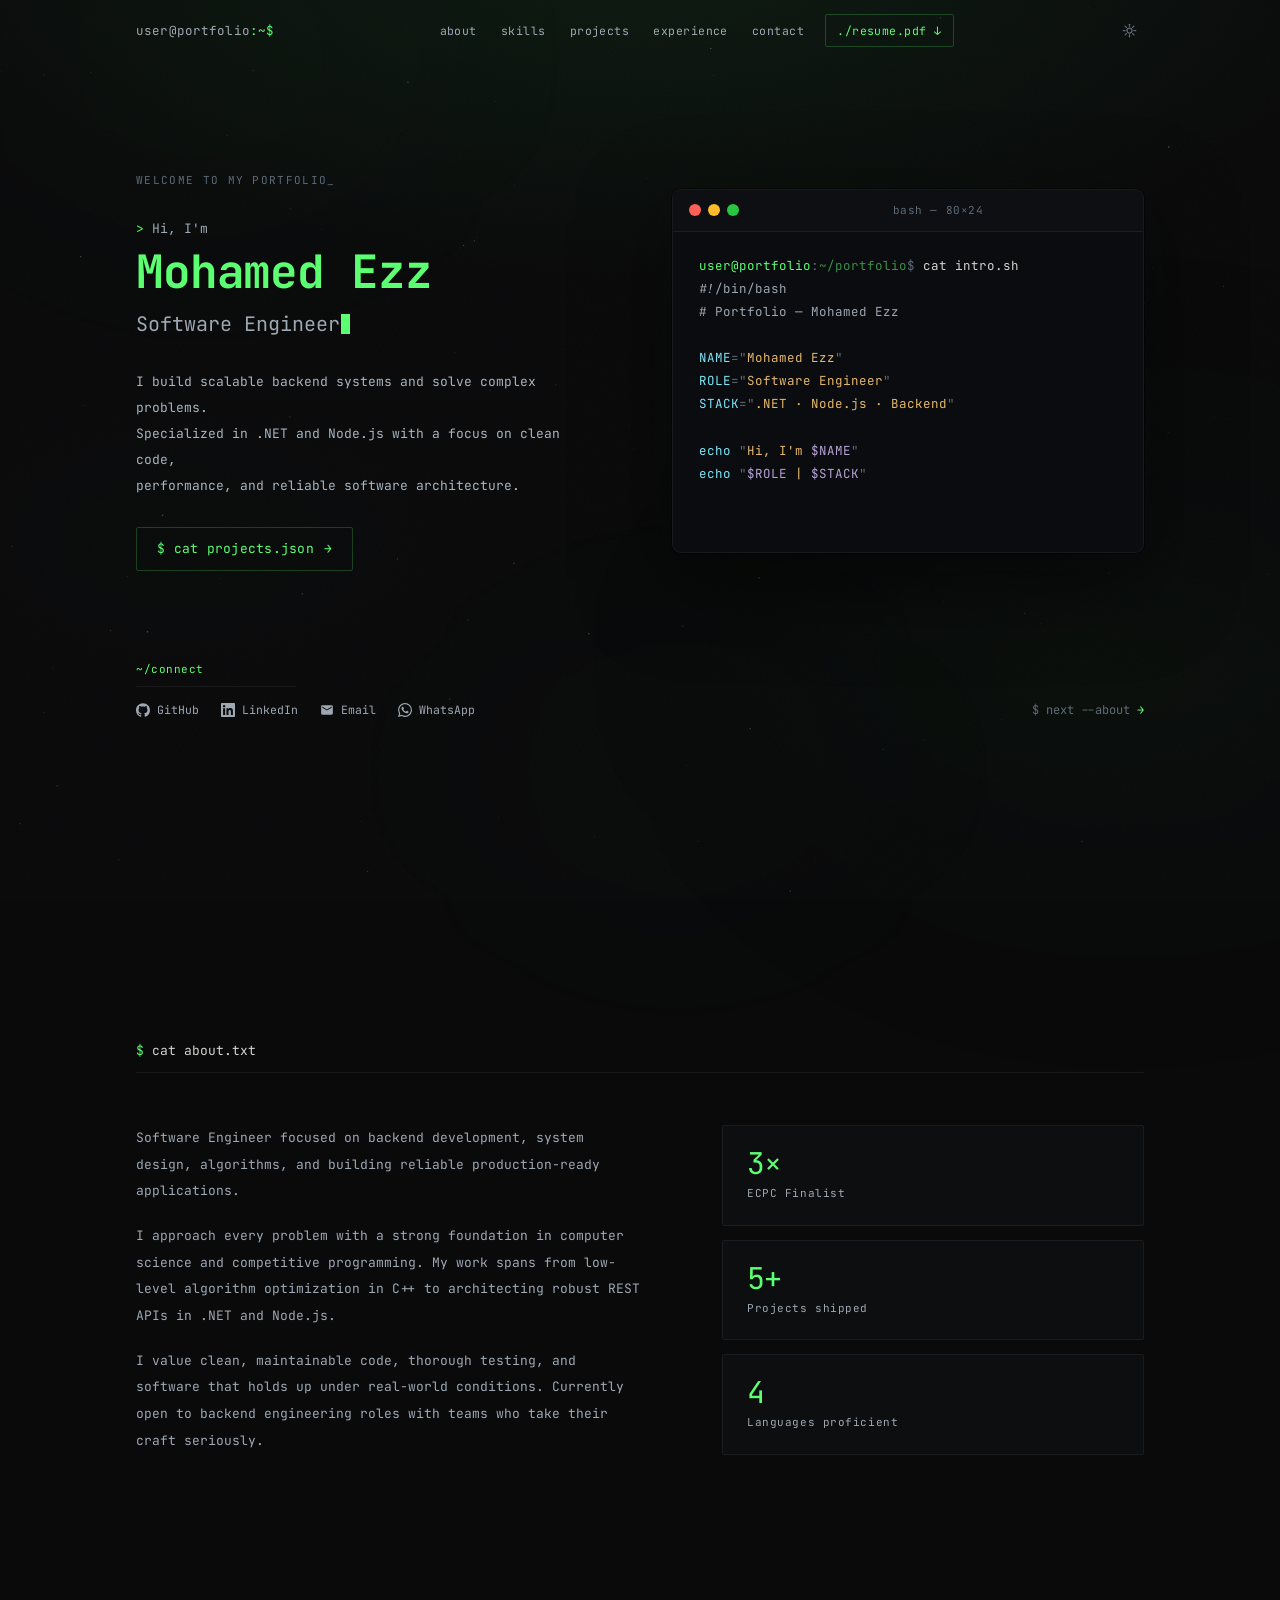
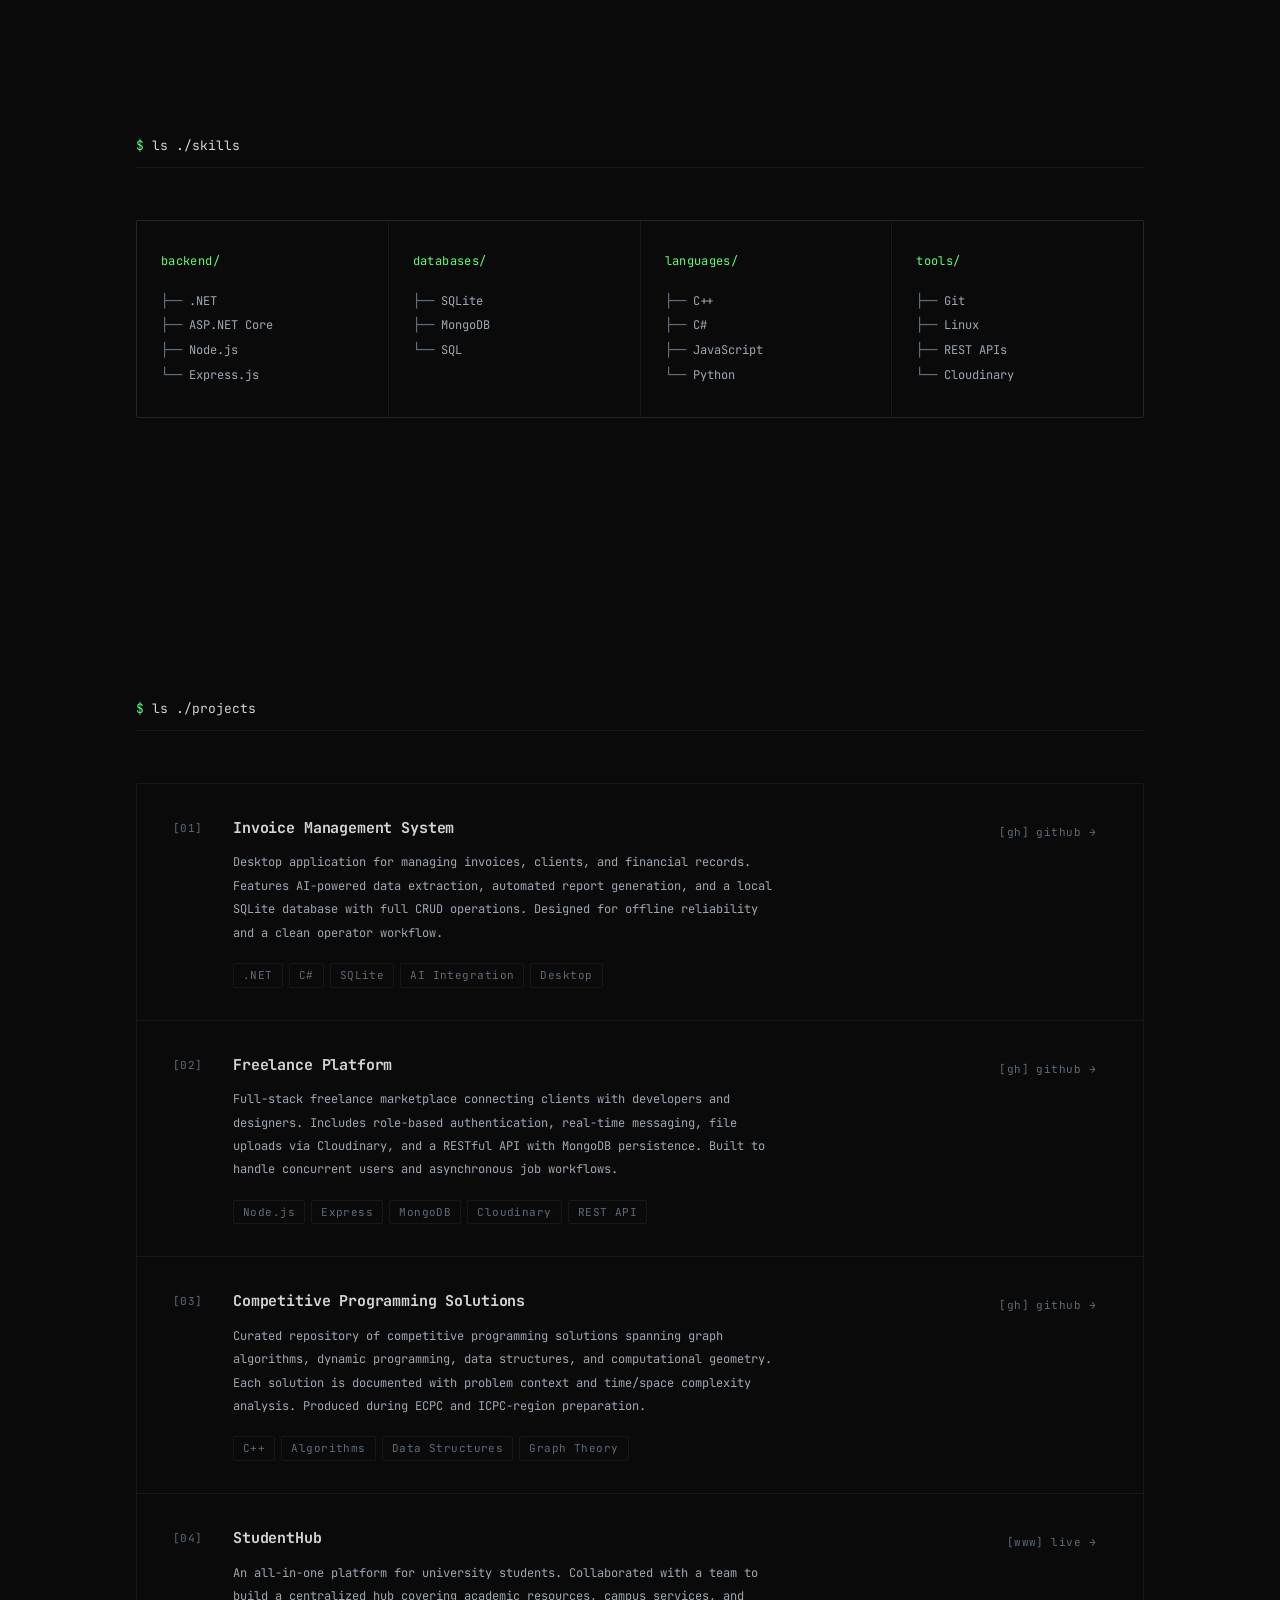
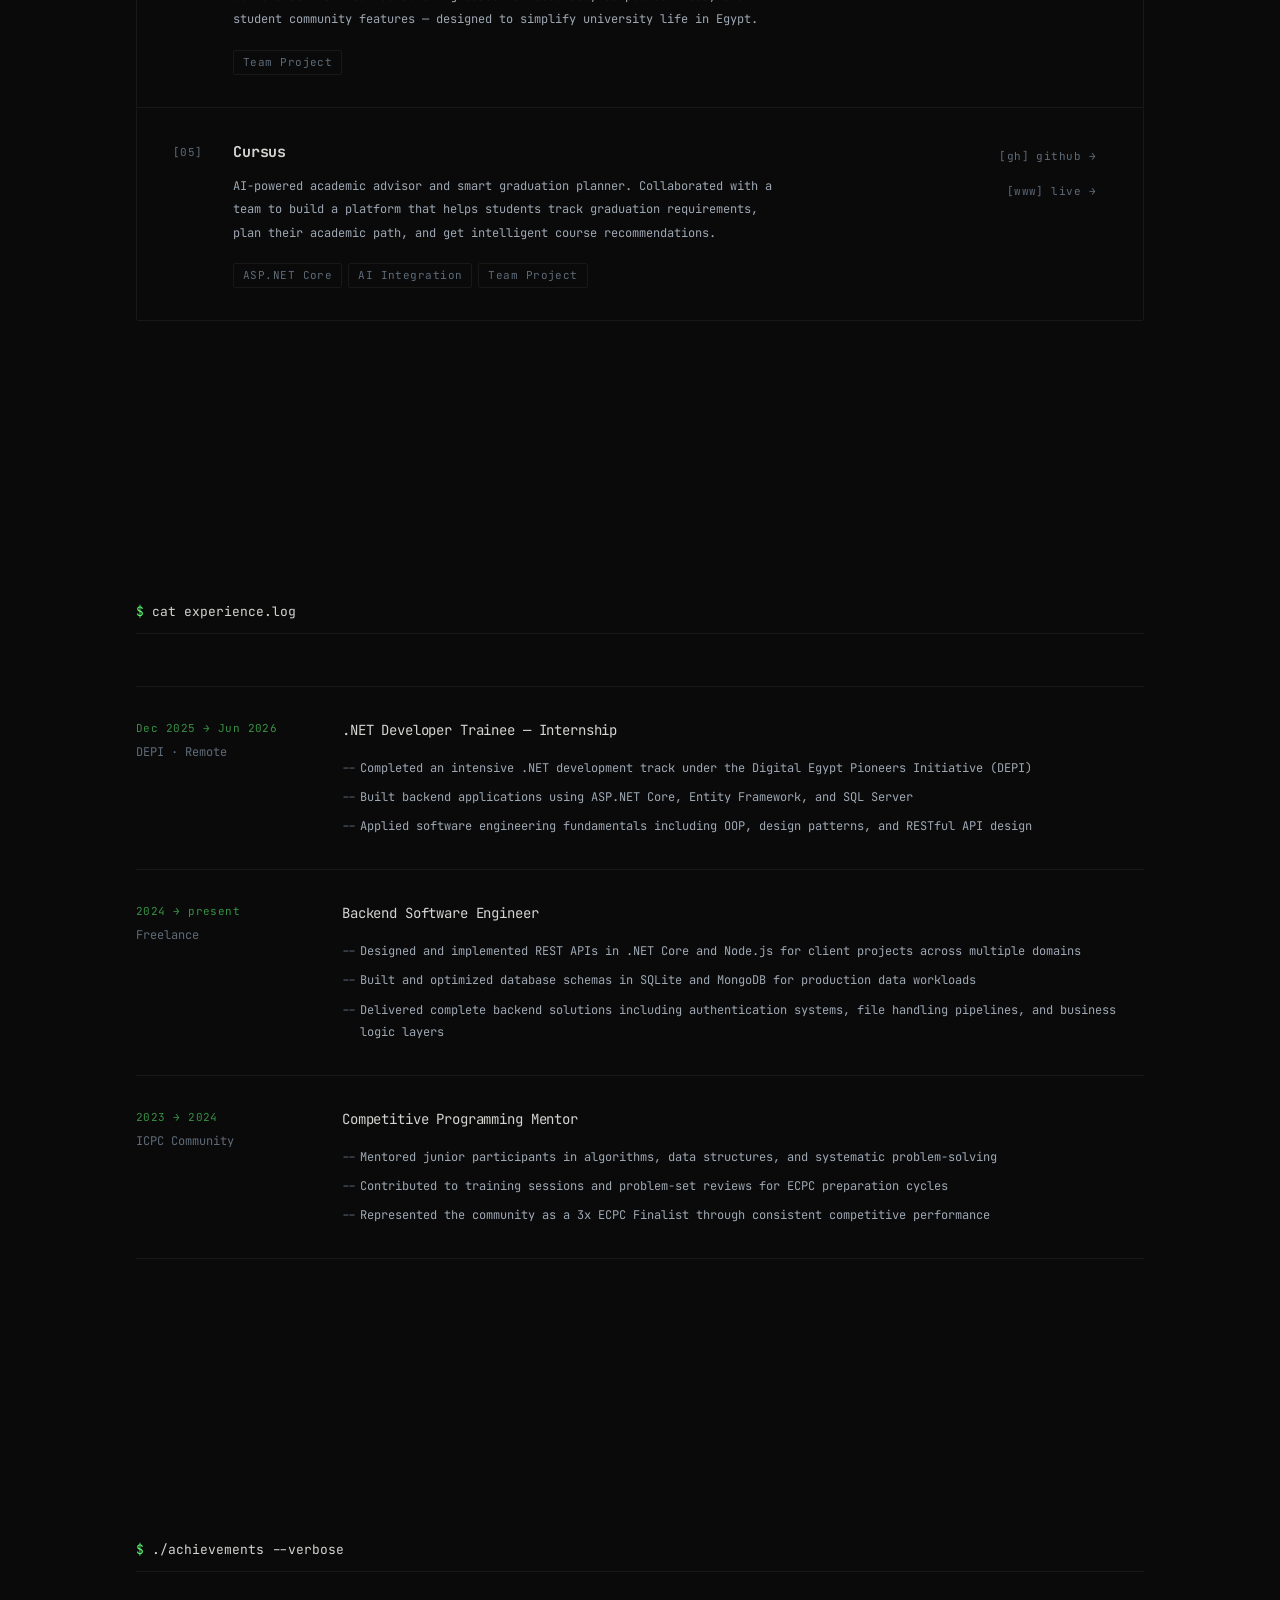
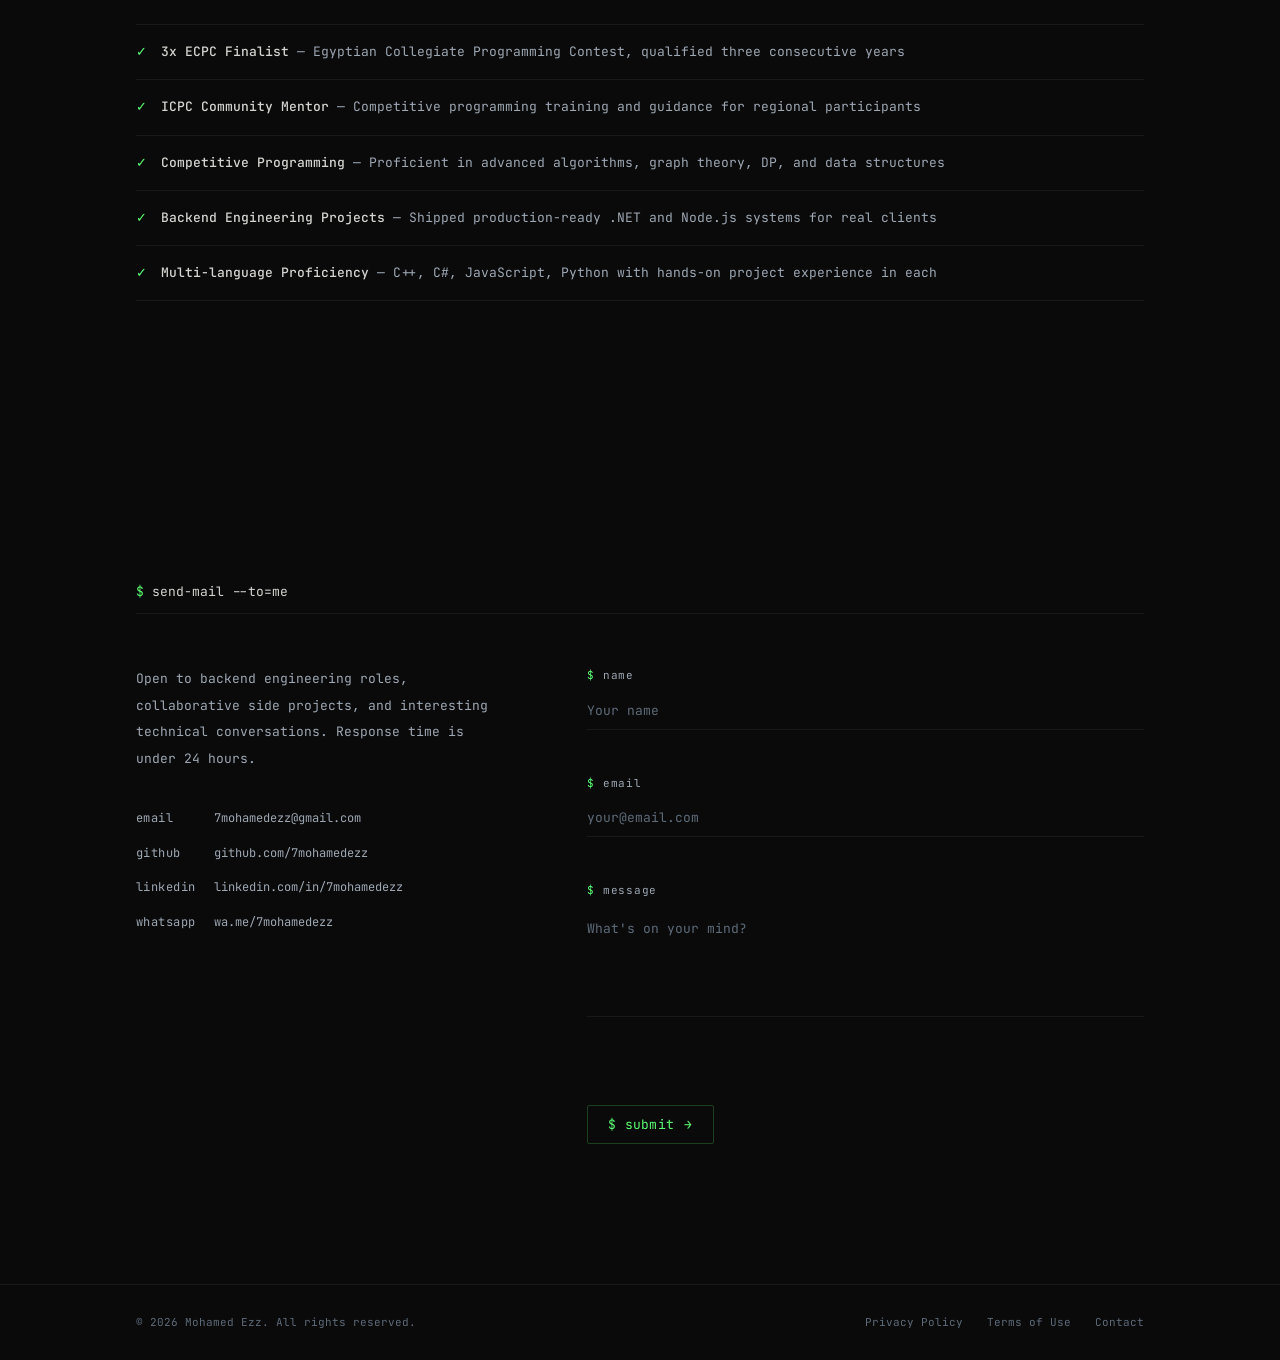
==== index.html @ 6c9ae48f "feat(projects): add StudentHub and Cursus team projects" ====
<!DOCTYPE html>
<html lang="en">
<head>
  <meta charset="UTF-8" />
  <meta name="viewport" content="width=device-width, initial-scale=1.0" />

  <!-- Primary SEO -->
  <title>Mohamed Ezz — Software Engineer</title>
  <meta name="description" content="Mohamed Ezz — Software Engineer specializing in .NET, Node.js, and scalable backend systems. Clean code, solid architecture, and production-ready software." />
  <meta name="keywords"    content="Mohamed Ezz, Software Engineer, .NET, ASP.NET Core, Node.js, Express, Backend Developer, C++, Portfolio, ECPC" />
  <meta name="author"      content="Mohamed Ezz" />
  <meta name="robots"      content="index, follow" />

  <!-- Open Graph -->
  <meta property="og:type"        content="website" />
  <meta property="og:title"       content="Mohamed Ezz — Software Engineer" />
  <meta property="og:description" content="Software Engineer specializing in .NET, Node.js, and scalable backend systems." />
  <meta property="og:locale"      content="en_US" />

  <!-- Favicon -->
  <link rel="icon" type="image/svg+xml" href="favicon.svg" />

  <!-- Google Fonts — JetBrains Mono -->
  <link rel="preconnect" href="https://fonts.googleapis.com" />
  <link rel="preconnect" href="https://fonts.gstatic.com" crossorigin />
  <link href="https://fonts.googleapis.com/css2?family=JetBrains+Mono:ital,wght@0,300;0,400;0,500;0,600;1,400&display=swap" rel="stylesheet" />

  <!-- Styles -->
  <link rel="stylesheet" href="style.css" />
</head>
<body>

  <!-- ===================== BACKGROUND ===================== -->
  <canvas id="bg-canvas" aria-hidden="true"></canvas>
  <div class="bg-atmosphere" aria-hidden="true"></div>
  <div class="bg-blob bg-blob-1" aria-hidden="true"></div>
  <div class="bg-blob bg-blob-2" aria-hidden="true"></div>
  <div class="bg-blob bg-blob-3" aria-hidden="true"></div>
  <div class="bg-noise"         aria-hidden="true"></div>

  <!-- ===================== NAVIGATION ===================== -->
  <nav id="nav" role="navigation" aria-label="Main navigation">
    <div class="nav-inner">

      <div class="nav-logo" aria-label="Home">
        <span class="nl-host">user@portfolio</span>:~$
      </div>

      <ul class="nav-links" id="nav-links" role="list">
        <li><a href="#about">about</a></li>
        <li><a href="#skills">skills</a></li>
        <li><a href="#projects">projects</a></li>
        <li><a href="#experience">experience</a></li>
        <li><a href="#contact">contact</a></li>
        <li>
          <a href="resume.pdf" class="nav-resume" target="_blank" rel="noopener" aria-label="Download resume PDF">
            ./resume.pdf&nbsp;&#8595;
          </a>
        </li>
      </ul>

      <!-- Light mode easter egg -->
      <button class="lm-btn" id="lm-btn" aria-label="Toggle light mode" title="Toggle light mode">
        <svg viewBox="0 0 24 24" fill="none" stroke-width="2" stroke-linecap="round" stroke-linejoin="round" xmlns="http://www.w3.org/2000/svg" aria-hidden="true">
          <circle cx="12" cy="12" r="4"/>
          <line x1="12" y1="2"     x2="12" y2="5"/>
          <line x1="12" y1="19"    x2="12" y2="22"/>
          <line x1="2"  y1="12"    x2="5"  y2="12"/>
          <line x1="19" y1="12"    x2="22" y2="12"/>
          <line x1="4.93"  y1="4.93"  x2="7.05"  y2="7.05"/>
          <line x1="16.95" y1="16.95" x2="19.07" y2="19.07"/>
          <line x1="4.93"  y1="19.07" x2="7.05"  y2="16.95"/>
          <line x1="16.95" y1="7.05"  x2="19.07" y2="4.93"/>
        </svg>
      </button>

      <button class="nav-toggle" id="nav-toggle" aria-label="Toggle menu" aria-expanded="false" aria-controls="nav-links">
        <span></span>
        <span></span>
        <span></span>
      </button>

    </div>
  </nav>

  <!-- ===================== HERO ===================== -->
  <section id="hero" aria-labelledby="hero-name">

    <div class="hero-content">

      <!-- Left — intro text -->
      <div class="hero-left">

        <p class="hero-tagline">Welcome to my portfolio_</p>

        <div class="hero-name-block">
          <p class="hero-greeting">
            <span class="prompt-char">&gt;</span> Hi, I'm
          </p>
          <h1 class="hero-name" id="hero-name">
            <span class="accent">Mohamed Ezz</span>
          </h1>
          <p class="hero-role">
            Software Engineer<span class="cursor-block" aria-hidden="true"></span>
          </p>
        </div>

        <p class="hero-desc">
          I build scalable backend systems and solve complex problems.<br />
          Specialized in .NET and Node.js with a focus on clean code,<br />
          performance, and reliable software architecture.
        </p>

        <div class="hero-cta">
          <a href="#projects" class="btn-terminal" aria-label="View projects">
            <span>$ cat projects.json</span>
            <span class="btn-arrow" aria-hidden="true">&#8594;</span>
          </a>
        </div>

      </div><!-- /.hero-left -->

      <!-- Right — terminal window -->
      <div class="hero-right" aria-hidden="true">
        <div class="terminal-window">
          <div class="terminal-titlebar">
            <div class="terminal-dots">
              <span class="terminal-dot dot-red"></span>
              <span class="terminal-dot dot-yellow"></span>
              <span class="terminal-dot dot-green-d"></span>
            </div>
            <div class="terminal-title">bash &mdash; 80&times;24</div>
          </div>
          <div class="terminal-body" id="hero-terminal-body"></div>
        </div>
      </div><!-- /.hero-right -->

    </div><!-- /.hero-content -->

    <!-- Bottom bar -->
    <div class="hero-bottom">

      <div class="hero-social">
        <div class="hero-social-label">~/connect</div>
        <div class="hero-social-divider"></div>
        <div class="hero-social-links">

          <a href="https://github.com/7mohamedezz" class="social-link" target="_blank" rel="noopener noreferrer" aria-label="GitHub profile">
            <!-- GitHub -->
            <svg viewBox="0 0 24 24" xmlns="http://www.w3.org/2000/svg" aria-hidden="true">
              <path d="M12 .297c-6.63 0-12 5.373-12 12 0 5.303 3.438 9.8 8.205 11.385.6.113.82-.258.82-.577 0-.285-.01-1.04-.015-2.04-3.338.724-4.042-1.61-4.042-1.61C4.422 18.07 3.633 17.7 3.633 17.7c-1.087-.744.084-.729.084-.729 1.205.084 1.838 1.236 1.838 1.236 1.07 1.835 2.809 1.305 3.495.998.108-.776.417-1.305.76-1.605-2.665-.3-5.466-1.332-5.466-5.93 0-1.31.465-2.38 1.235-3.22-.135-.303-.54-1.523.105-3.176 0 0 1.005-.322 3.3 1.23.96-.267 1.98-.399 3-.405 1.02.006 2.04.138 3 .405 2.28-1.552 3.285-1.23 3.285-1.23.645 1.653.24 2.873.12 3.176.765.84 1.23 1.91 1.23 3.22 0 4.61-2.805 5.625-5.475 5.92.42.36.81 1.096.81 2.22 0 1.606-.015 2.896-.015 3.286 0 .315.21.69.825.57C20.565 22.092 24 17.592 24 12.297c0-6.627-5.373-12-12-12"/>
            </svg>
            GitHub
          </a>

          <a href="https://linkedin.com/in/7mohamedezz" class="social-link" target="_blank" rel="noopener noreferrer" aria-label="LinkedIn profile">
            <!-- LinkedIn -->
            <svg viewBox="0 0 24 24" xmlns="http://www.w3.org/2000/svg" aria-hidden="true">
              <path d="M20.447 20.452h-3.554v-5.569c0-1.328-.027-3.037-1.852-3.037-1.853 0-2.136 1.445-2.136 2.939v5.667H9.351V9h3.414v1.561h.046c.477-.9 1.637-1.85 3.37-1.85 3.601 0 4.267 2.37 4.267 5.455v6.286zM5.337 7.433a2.062 2.062 0 0 1-2.063-2.065 2.064 2.064 0 1 1 2.063 2.065zm1.782 13.019H3.555V9h3.564v11.452zM22.225 0H1.771C.792 0 0 .774 0 1.729v20.542C0 23.227.792 24 1.771 24h20.451C23.2 24 24 23.227 24 22.271V1.729C24 .774 23.2 0 22.222 0h.003z"/>
            </svg>
            LinkedIn
          </a>

          <a href="mailto:7mohamedezz@gmail.com" class="social-link" aria-label="Send email">
            <!-- Email -->
            <svg viewBox="0 0 24 24" xmlns="http://www.w3.org/2000/svg" aria-hidden="true">
              <path d="M20 4H4c-1.1 0-2 .9-2 2v12c0 1.1.9 2 2 2h16c1.1 0 2-.9 2-2V6c0-1.1-.9-2-2-2zm0 4-8 5-8-5V6l8 5 8-5v2z"/>
            </svg>
            Email
          </a>

          <a href="https://wa.me/7mohamedezz" class="social-link" target="_blank" rel="noopener noreferrer" aria-label="WhatsApp">
            <!-- WhatsApp -->
            <svg viewBox="0 0 24 24" xmlns="http://www.w3.org/2000/svg" aria-hidden="true">
              <path d="M17.472 14.382c-.297-.149-1.758-.867-2.03-.967-.273-.099-.471-.148-.67.15-.197.297-.767.966-.94 1.164-.173.199-.347.223-.644.075-.297-.15-1.255-.463-2.39-1.475-.883-.788-1.48-1.761-1.653-2.059-.173-.297-.018-.458.13-.606.134-.133.298-.347.446-.52.149-.174.198-.298.298-.497.099-.198.05-.371-.025-.52-.075-.149-.669-1.612-.916-2.207-.242-.579-.487-.5-.669-.51-.173-.008-.371-.01-.57-.01-.198 0-.52.074-.792.372-.272.297-1.04 1.016-1.04 2.479 0 1.462 1.065 2.875 1.213 3.074.149.198 2.096 3.2 5.077 4.487.709.306 1.262.489 1.694.625.712.227 1.36.195 1.871.118.571-.085 1.758-.719 2.006-1.413.248-.694.248-1.289.173-1.413-.074-.124-.272-.198-.57-.347m-5.421 7.403h-.004a9.87 9.87 0 0 1-5.031-1.378l-.361-.214-3.741.982.998-3.648-.235-.374a9.86 9.86 0 0 1-1.51-5.26c.001-5.45 4.436-9.884 9.888-9.884 2.64 0 5.122 1.03 6.988 2.898a9.825 9.825 0 0 1 2.893 6.994c-.003 5.45-4.437 9.884-9.885 9.884m8.413-18.297A11.815 11.815 0 0 0 12.05 0C5.495 0 .16 5.335.157 11.892c0 2.096.547 4.142 1.588 5.945L.057 24l6.305-1.654a11.882 11.882 0 0 0 5.683 1.448h.005c6.554 0 11.89-5.335 11.893-11.893a11.821 11.821 0 0 0-3.48-8.413z"/>
            </svg>
            WhatsApp
          </a>

        </div>
      </div><!-- /.hero-social -->

      <div class="hero-next" id="hero-next" role="button" tabindex="0" aria-label="Scroll to About section">
        $ next --about <span class="arrow">&#8594;</span>
      </div>

    </div><!-- /.hero-bottom -->

  </section><!-- /#hero -->

  <!-- ===================== ABOUT ===================== -->
  <section id="about" aria-labelledby="about-heading">
    <div class="container">

      <div class="section-header reveal">
        <div class="section-cmd">
          <span class="s-prompt">$</span>
          <span class="s-cmd">cat about.txt</span>
        </div>
        <div class="section-divider"></div>
      </div>

      <div class="about-content">

        <div class="about-text reveal reveal-d1">
          <p>
            Software Engineer focused on backend development, system design,
            algorithms, and building reliable production-ready applications.
          </p>
          <p>
            I approach every problem with a strong foundation in computer science
            and competitive programming. My work spans from low-level algorithm
            optimization in C++ to architecting robust REST APIs in .NET and Node.js.
          </p>
          <p>
            I value clean, maintainable code, thorough testing, and software that
            holds up under real-world conditions. Currently open to backend
            engineering roles with teams who take their craft seriously.
          </p>
        </div>

        <div class="about-stats reveal reveal-d2">
          <div class="stat-item">
            <div class="stat-number">3&times;</div>
            <div class="stat-label">ECPC Finalist</div>
          </div>
          <div class="stat-item">
            <div class="stat-number">5+</div>
            <div class="stat-label">Projects shipped</div>
          </div>
          <div class="stat-item">
            <div class="stat-number">4</div>
            <div class="stat-label">Languages proficient</div>
          </div>
        </div>

      </div><!-- /.about-content -->
    </div>
  </section>

  <!-- ===================== SKILLS ===================== -->
  <section id="skills" aria-labelledby="skills-heading">
    <div class="container">

      <div class="section-header reveal">
        <div class="section-cmd">
          <span class="s-prompt">$</span>
          <span class="s-cmd">ls ./skills</span>
        </div>
        <div class="section-divider"></div>
      </div>

      <div class="skills-grid reveal reveal-d1" role="list" aria-label="Skill categories">

        <div class="skill-category" role="listitem">
          <div class="skill-cat-title">backend/</div>
          <div class="skill-tree" role="list" aria-label="Backend skills">
            <div class="skill-item" role="listitem"><span class="skill-branch">&#9500;&#9472;&#9472;</span> .NET</div>
            <div class="skill-item" role="listitem"><span class="skill-branch">&#9500;&#9472;&#9472;</span> ASP.NET Core</div>
            <div class="skill-item" role="listitem"><span class="skill-branch">&#9500;&#9472;&#9472;</span> Node.js</div>
            <div class="skill-item" role="listitem"><span class="skill-branch">&#9492;&#9472;&#9472;</span> Express.js</div>
          </div>
        </div>

        <div class="skill-category" role="listitem">
          <div class="skill-cat-title">databases/</div>
          <div class="skill-tree" role="list" aria-label="Database skills">
            <div class="skill-item" role="listitem"><span class="skill-branch">&#9500;&#9472;&#9472;</span> SQLite</div>
            <div class="skill-item" role="listitem"><span class="skill-branch">&#9500;&#9472;&#9472;</span> MongoDB</div>
            <div class="skill-item" role="listitem"><span class="skill-branch">&#9492;&#9472;&#9472;</span> SQL</div>
          </div>
        </div>

        <div class="skill-category" role="listitem">
          <div class="skill-cat-title">languages/</div>
          <div class="skill-tree" role="list" aria-label="Programming languages">
            <div class="skill-item" role="listitem"><span class="skill-branch">&#9500;&#9472;&#9472;</span> C++</div>
            <div class="skill-item" role="listitem"><span class="skill-branch">&#9500;&#9472;&#9472;</span> C#</div>
            <div class="skill-item" role="listitem"><span class="skill-branch">&#9500;&#9472;&#9472;</span> JavaScript</div>
            <div class="skill-item" role="listitem"><span class="skill-branch">&#9492;&#9472;&#9472;</span> Python</div>
          </div>
        </div>

        <div class="skill-category" role="listitem">
          <div class="skill-cat-title">tools/</div>
          <div class="skill-tree" role="list" aria-label="Tools and platforms">
            <div class="skill-item" role="listitem"><span class="skill-branch">&#9500;&#9472;&#9472;</span> Git</div>
            <div class="skill-item" role="listitem"><span class="skill-branch">&#9500;&#9472;&#9472;</span> Linux</div>
            <div class="skill-item" role="listitem"><span class="skill-branch">&#9500;&#9472;&#9472;</span> REST APIs</div>
            <div class="skill-item" role="listitem"><span class="skill-branch">&#9492;&#9472;&#9472;</span> Cloudinary</div>
          </div>
        </div>

      </div><!-- /.skills-grid -->
    </div>
  </section>

  <!-- ===================== PROJECTS ===================== -->
  <section id="projects" aria-labelledby="projects-heading">
    <div class="container">

      <div class="section-header reveal">
        <div class="section-cmd">
          <span class="s-prompt">$</span>
          <span class="s-cmd">ls ./projects</span>
        </div>
        <div class="section-divider"></div>
      </div>

      <div class="projects-list reveal reveal-d1" role="list">

        <!-- Project 01 -->
        <article class="project-item" role="listitem">
          <div class="proj-index">[01]</div>
          <div class="proj-body">
            <h3 class="proj-name">Invoice Management System</h3>
            <p class="proj-desc">
              Desktop application for managing invoices, clients, and financial records.
              Features AI-powered data extraction, automated report generation, and a local
              SQLite database with full CRUD operations. Designed for offline reliability
              and a clean operator workflow.
            </p>
            <div class="proj-tags" aria-label="Technologies used">
              <span class="proj-tag">.NET</span>
              <span class="proj-tag">C#</span>
              <span class="proj-tag">SQLite</span>
              <span class="proj-tag">AI Integration</span>
              <span class="proj-tag">Desktop</span>
            </div>
          </div>
          <div class="proj-links">
            <a href="https://github.com/YOUR_GITHUB/invoice-management" class="proj-link" target="_blank" rel="noopener noreferrer">
              [gh] github &rarr;
            </a>
          </div>
        </article>

        <!-- Project 02 -->
        <article class="project-item" role="listitem">
          <div class="proj-index">[02]</div>
          <div class="proj-body">
            <h3 class="proj-name">Freelance Platform</h3>
            <p class="proj-desc">
              Full-stack freelance marketplace connecting clients with developers and designers.
              Includes role-based authentication, real-time messaging, file uploads via Cloudinary,
              and a RESTful API with MongoDB persistence. Built to handle concurrent users and
              asynchronous job workflows.
            </p>
            <div class="proj-tags" aria-label="Technologies used">
              <span class="proj-tag">Node.js</span>
              <span class="proj-tag">Express</span>
              <span class="proj-tag">MongoDB</span>
              <span class="proj-tag">Cloudinary</span>
              <span class="proj-tag">REST API</span>
            </div>
          </div>
          <div class="proj-links">
            <a href="https://github.com/YOUR_GITHUB/freelance-platform" class="proj-link" target="_blank" rel="noopener noreferrer">
              [gh] github &rarr;
            </a>
          </div>
        </article>

        <!-- Project 03 -->
        <article class="project-item" role="listitem">
          <div class="proj-index">[03]</div>
          <div class="proj-body">
            <h3 class="proj-name">Competitive Programming Solutions</h3>
            <p class="proj-desc">
              Curated repository of competitive programming solutions spanning graph algorithms,
              dynamic programming, data structures, and computational geometry. Each solution is
              documented with problem context and time/space complexity analysis. Produced during
              ECPC and ICPC-region preparation.
            </p>
            <div class="proj-tags" aria-label="Technologies used">
              <span class="proj-tag">C++</span>
              <span class="proj-tag">Algorithms</span>
              <span class="proj-tag">Data Structures</span>
              <span class="proj-tag">Graph Theory</span>
            </div>
          </div>
          <div class="proj-links">
            <a href="https://github.com/YOUR_GITHUB/cp-solutions" class="proj-link" target="_blank" rel="noopener noreferrer">
              [gh] github &rarr;
            </a>
          </div>
        </article>

        <!-- Project 04 -->
        <article class="project-item" role="listitem">
          <div class="proj-index">[04]</div>
          <div class="proj-body">
            <h3 class="proj-name">StudentHub</h3>
            <p class="proj-desc">
              An all-in-one platform for university students. Collaborated with a team to build
              a centralized hub covering academic resources, campus services, and student community
              features — designed to simplify university life in Egypt.
            </p>
            <div class="proj-tags" aria-label="Technologies used">
              <span class="proj-tag">Team Project</span>
            </div>
          </div>
          <div class="proj-links">
            <a href="https://studenthubeg.website" class="proj-link" target="_blank" rel="noopener noreferrer">
              [www] live &rarr;
            </a>
          </div>
        </article>

        <!-- Project 05 -->
        <article class="project-item" role="listitem">
          <div class="proj-index">[05]</div>
          <div class="proj-body">
            <h3 class="proj-name">Cursus</h3>
            <p class="proj-desc">
              AI-powered academic advisor and smart graduation planner. Collaborated with a team
              to build a platform that helps students track graduation requirements, plan their
              academic path, and get intelligent course recommendations.
            </p>
            <div class="proj-tags" aria-label="Technologies used">
              <span class="proj-tag">ASP.NET Core</span>
              <span class="proj-tag">AI Integration</span>
              <span class="proj-tag">Team Project</span>
            </div>
          </div>
          <div class="proj-links">
            <a href="https://github.com/7mohamedezz/cursus" class="proj-link" target="_blank" rel="noopener noreferrer">
              [gh] github &rarr;
            </a>
            <a href="https://cursus.runasp.net" class="proj-link" target="_blank" rel="noopener noreferrer">
              [www] live &rarr;
            </a>
          </div>
        </article>

      </div><!-- /.projects-list -->
    </div>
  </section>

  <!-- ===================== EXPERIENCE ===================== -->
  <section id="experience" aria-labelledby="experience-heading">
    <div class="container">

      <div class="section-header reveal">
        <div class="section-cmd">
          <span class="s-prompt">$</span>
          <span class="s-cmd">cat experience.log</span>
        </div>
        <div class="section-divider"></div>
      </div>

      <div class="exp-log">

        <div class="exp-entry reveal">
          <div class="exp-meta">
            <div class="exp-date">Dec 2025 &rarr; Jun 2026</div>
            <div class="exp-company">DEPI &middot; Remote</div>
          </div>
          <div class="exp-body">
            <div class="exp-role">.NET Developer Trainee &mdash; Internship</div>
            <ul class="exp-bullets">
              <li>Completed an intensive .NET development track under the Digital Egypt Pioneers Initiative (DEPI)</li>
              <li>Built backend applications using ASP.NET Core, Entity Framework, and SQL Server</li>
              <li>Applied software engineering fundamentals including OOP, design patterns, and RESTful API design</li>
            </ul>
          </div>
        </div>

        <div class="exp-entry reveal reveal-d1">
          <div class="exp-meta">
            <div class="exp-date">2024 &rarr; present</div>
            <div class="exp-company">Freelance</div>
          </div>
          <div class="exp-body">
            <div class="exp-role">Backend Software Engineer</div>
            <ul class="exp-bullets">
              <li>Designed and implemented REST APIs in .NET Core and Node.js for client projects across multiple domains</li>
              <li>Built and optimized database schemas in SQLite and MongoDB for production data workloads</li>
              <li>Delivered complete backend solutions including authentication systems, file handling pipelines, and business logic layers</li>
            </ul>
          </div>
        </div>

        <div class="exp-entry reveal reveal-d1">
          <div class="exp-meta">
            <div class="exp-date">2023 &rarr; 2024</div>
            <div class="exp-company">ICPC Community</div>
          </div>
          <div class="exp-body">
            <div class="exp-role">Competitive Programming Mentor</div>
            <ul class="exp-bullets">
              <li>Mentored junior participants in algorithms, data structures, and systematic problem-solving</li>
              <li>Contributed to training sessions and problem-set reviews for ECPC preparation cycles</li>
              <li>Represented the community as a 3x ECPC Finalist through consistent competitive performance</li>
            </ul>
          </div>
        </div>

      </div><!-- /.exp-log -->
    </div>
  </section>

  <!-- ===================== ACHIEVEMENTS ===================== -->
  <section id="achievements" aria-labelledby="achievements-heading">
    <div class="container">

      <div class="section-header reveal">
        <div class="section-cmd">
          <span class="s-prompt">$</span>
          <span class="s-cmd">./achievements --verbose</span>
        </div>
        <div class="section-divider"></div>
      </div>

      <div class="achievements-out" role="list">

        <div class="achv-line" role="listitem">
          <span class="achv-check" aria-hidden="true">&#10003;</span>
          <div class="achv-text">
            <strong>3x ECPC Finalist</strong> &mdash; Egyptian Collegiate Programming Contest, qualified three consecutive years
          </div>
        </div>

        <div class="achv-line" role="listitem">
          <span class="achv-check" aria-hidden="true">&#10003;</span>
          <div class="achv-text">
            <strong>ICPC Community Mentor</strong> &mdash; Competitive programming training and guidance for regional participants
          </div>
        </div>

        <div class="achv-line" role="listitem">
          <span class="achv-check" aria-hidden="true">&#10003;</span>
          <div class="achv-text">
            <strong>Competitive Programming</strong> &mdash; Proficient in advanced algorithms, graph theory, DP, and data structures
          </div>
        </div>

        <div class="achv-line" role="listitem">
          <span class="achv-check" aria-hidden="true">&#10003;</span>
          <div class="achv-text">
            <strong>Backend Engineering Projects</strong> &mdash; Shipped production-ready .NET and Node.js systems for real clients
          </div>
        </div>

        <div class="achv-line" role="listitem">
          <span class="achv-check" aria-hidden="true">&#10003;</span>
          <div class="achv-text">
            <strong>Multi-language Proficiency</strong> &mdash; C++, C#, JavaScript, Python with hands-on project experience in each
          </div>
        </div>

      </div>
    </div>
  </section>

  <!-- ===================== CONTACT ===================== -->
  <section id="contact" aria-labelledby="contact-heading">
    <div class="container">

      <div class="section-header reveal">
        <div class="section-cmd">
          <span class="s-prompt">$</span>
          <span class="s-cmd">send-mail --to=me</span>
        </div>
        <div class="section-divider"></div>
      </div>

      <div class="contact-layout">

        <!-- Left: info -->
        <div class="reveal reveal-d1">
          <p class="contact-info-text">
            Open to backend engineering roles, collaborative side projects,
            and interesting technical conversations. Response time is under 24 hours.
          </p>

          <div class="contact-direct">
            <div class="contact-row">
            <span class="contact-lbl">email</span>
            <a href="mailto:7mohamedezz@gmail.com">7mohamedezz@gmail.com</a>
          </div>
          <div class="contact-row">
            <span class="contact-lbl">github</span>
            <a href="https://github.com/7mohamedezz" target="_blank" rel="noopener noreferrer">
              github.com/7mohamedezz
            </a>
          </div>
          <div class="contact-row">
            <span class="contact-lbl">linkedin</span>
            <a href="https://linkedin.com/in/7mohamedezz" target="_blank" rel="noopener noreferrer">
              linkedin.com/in/7mohamedezz
            </a>
          </div>
          <div class="contact-row">
            <span class="contact-lbl">whatsapp</span>
            <a href="https://wa.me/7mohamedezz" target="_blank" rel="noopener noreferrer">
              wa.me/7mohamedezz
            </a>
          </div>
          </div>
        </div>

        <!-- Right: form -->
        <!--
          TODO: Connect this form to a real endpoint before going live.
          Options: Formspree (formspree.io), Netlify Forms, or a custom API route.
          See the fetch() block in script.js for where to add it.
        -->
        <form class="contact-form reveal reveal-d2" id="contact-form" novalidate>

          <div class="form-field">
            <label class="form-label" for="form-name">
              <span class="f-prompt">$</span> name
            </label>
            <input
              type="text"
              id="form-name"
              name="name"
              class="form-input"
              placeholder="Your name"
              required
              autocomplete="name"
            />
            <span class="form-error" id="err-name" aria-live="polite"></span>
          </div>

          <div class="form-field">
            <label class="form-label" for="form-email">
              <span class="f-prompt">$</span> email
            </label>
            <input
              type="email"
              id="form-email"
              name="email"
              class="form-input"
              placeholder="your@email.com"
              required
              autocomplete="email"
            />
            <span class="form-error" id="err-email" aria-live="polite"></span>
          </div>

          <div class="form-field">
            <label class="form-label" for="form-message">
              <span class="f-prompt">$</span> message
            </label>
            <textarea
              id="form-message"
              name="message"
              class="form-textarea"
              placeholder="What's on your mind?"
              required
            ></textarea>
            <span class="form-error" id="err-message" aria-live="polite"></span>
          </div>

          <div id="form-status" class="form-status" role="status" aria-live="polite"></div>

          <div class="form-submit">
            <button type="submit" class="btn-terminal" id="form-submit-btn">
              <span>$ submit</span>
              <span class="btn-arrow" aria-hidden="true">&#8594;</span>
            </button>
          </div>

        </form>

      </div><!-- /.contact-layout -->
    </div>
  </section>

  <!-- ===================== FOOTER ===================== -->
  <footer role="contentinfo">
    <div class="container">
      <div class="footer-inner">
        <p class="footer-copy">
          &copy; <span id="footer-year"></span> Mohamed Ezz. All rights reserved.
        </p>
        <nav class="footer-links" aria-label="Footer links">
          <a href="privacy-policy.html">Privacy Policy</a>
          <a href="terms.html">Terms of Use</a>
          <a href="mailto:7mohamedezz@gmail.com">Contact</a>
        </nav>
      </div>
    </div>
  </footer>

  <!-- Light mode error toast -->
  <div id="lm-toast" role="alert" aria-live="assertive" aria-atomic="true">
    <div class="toast-cmd">
      <span class="t-prompt">$</span> light-mode --enable
    </div>
    <div class="toast-body">
      <span class="toast-err">error:</span><span class="toast-msg" id="lm-toast-msg"></span>
    </div>
    <button class="toast-close" id="lm-toast-close" aria-label="Dismiss">&#x2715;</button>
  </div>

  <script>
    // Inject current year into footer
    document.getElementById('footer-year').textContent = new Date().getFullYear();
  </script>
  <script src="script.js"></script>

</body>
</html>
---- style.css ----
/*
  Mohamed Ezz — Developer Portfolio
  style.css — Complete design system
  Terminal-aesthetic · Dark · Premium
*/

/* ============================================================
   DESIGN TOKENS
   ============================================================ */
:root {
  /* Core palette */
  --bg:              #0a0a0b;
  --bg-surface:      #0d0e10;
  --bg-elevated:     #111316;

  /* Green accent */
  --green:           #5cff72;
  --green-dim:       rgba(92, 255, 114, 0.55);
  --green-glow:      rgba(92, 255, 114, 0.07);
  --green-glow-md:   rgba(92, 255, 114, 0.14);
  --green-border:    rgba(92, 255, 114, 0.22);

  /* Syntax colors (terminal) */
  --syn-cyan:        #7ee8fa;
  --syn-amber:       #e8b96f;
  --syn-muted-purple: #b8a4d8;

  /* Text */
  --text:            #d4d4d0;
  --text-dim:        #9ea8b3;
  --text-muted:      #5e6b78;

  /* Borders */
  --border:          rgba(255, 255, 255, 0.06);
  --border-hover:    rgba(255, 255, 255, 0.11);

  /* Typography */
  --font-mono: 'JetBrains Mono', 'Fira Code', 'Cascadia Code', 'Consolas', monospace;

  /* Layout */
  --nav-h:           62px;
  --container-max:   1080px;
  --section-pad:     140px;

  /* Transitions */
  --t-fast:  0.14s ease;
  --t-base:  0.28s ease;
  --t-slow:  0.55s ease;
}

/* ============================================================
   RESET & BASE
   ============================================================ */
*, *::before, *::after {
  box-sizing: border-box;
  margin: 0;
  padding: 0;
}

html {
  font-size: 14px;
  scroll-behavior: smooth;
  scroll-padding-top: var(--nav-h);
}

body {
  font-family: var(--font-mono);
  background-color: var(--bg);
  color: var(--text);
  line-height: 1.7;
  overflow-x: hidden;
  -webkit-font-smoothing: antialiased;
  -moz-osx-font-smoothing: grayscale;
}

/* Selection */
::selection {
  background: var(--green-border);
  color: var(--green);
}

/* Scrollbar */
::-webkit-scrollbar          { width: 3px; }
::-webkit-scrollbar-track    { background: var(--bg); }
::-webkit-scrollbar-thumb    { background: var(--text-muted); border-radius: 2px; }
::-webkit-scrollbar-thumb:hover { background: var(--green-dim); }

a { color: inherit; text-decoration: none; }
button { font-family: var(--font-mono); }
img { display: block; max-width: 100%; }

/* ============================================================
   BACKGROUND SYSTEM
   ============================================================ */
#bg-canvas {
  position: fixed;
  inset: 0;
  z-index: 0;
  pointer-events: none;
}

.bg-atmosphere {
  position: fixed;
  inset: 0;
  z-index: -1;
  background:
    radial-gradient(ellipse 90% 55% at 50% -5%,  rgba(18, 55, 28, 0.38) 0%, transparent 65%),
    radial-gradient(ellipse 50% 35% at 85% 75%, rgba(10, 28, 14, 0.22) 0%, transparent 55%),
    radial-gradient(ellipse 40% 30% at 15% 60%, rgba(8,  22, 11, 0.15) 0%, transparent 55%),
    var(--bg);
}

.bg-blob {
  position: fixed;
  border-radius: 50%;
  filter: blur(110px);
  pointer-events: none;
  z-index: 0;
  opacity: 0;
}

.bg-blob-1 {
  width: 720px; height: 480px;
  background: radial-gradient(ellipse, rgba(92, 255, 114, 0.024) 0%, transparent 70%);
  top: -180px; left: -160px;
  animation: blob-in 3s 0.4s forwards, blob-float-1 38s 3.4s ease-in-out infinite;
}

.bg-blob-2 {
  width: 950px; height: 640px;
  background: radial-gradient(ellipse, rgba(14, 55, 24, 0.065) 0%, transparent 70%);
  top: 38%; right: -320px;
  animation: blob-in 3s 0.9s forwards, blob-float-2 45s 3.9s ease-in-out infinite;
}

.bg-blob-3 {
  width: 640px; height: 420px;
  background: radial-gradient(ellipse, rgba(92, 255, 114, 0.018) 0%, transparent 70%);
  bottom: -80px; left: 28%;
  animation: blob-in 3s 1.4s forwards, blob-float-3 41s 4.4s ease-in-out infinite;
}

/* Grain/noise overlay */
.bg-noise {
  position: fixed;
  inset: 0;
  z-index: 1;
  pointer-events: none;
  opacity: 0.022;
  background-image: url("data:image/svg+xml,%3Csvg xmlns='http://www.w3.org/2000/svg' width='256' height='256'%3E%3Cfilter id='n'%3E%3CfeTurbulence type='fractalNoise' baseFrequency='0.9' numOctaves='4' stitchTiles='stitch'/%3E%3C/filter%3E%3Crect width='100%25' height='100%25' filter='url(%23n)'/%3E%3C/svg%3E");
  background-size: 200px 200px;
}

/* ============================================================
   LAYOUT
   ============================================================ */
.container {
  max-width: var(--container-max);
  margin: 0 auto;
  padding: 0 36px;
  position: relative;
  z-index: 2;
}

section {
  padding: var(--section-pad) 0;
  position: relative;
  z-index: 2;
}

/* ============================================================
   NAVIGATION
   ============================================================ */
#nav {
  position: fixed;
  top: 0; left: 0; right: 0;
  height: var(--nav-h);
  z-index: 100;
  border-bottom: 1px solid transparent;
  transition: background var(--t-base), border-color var(--t-base);
}

#nav.scrolled {
  background: rgba(10, 10, 11, 0.82);
  backdrop-filter: blur(18px);
  -webkit-backdrop-filter: blur(18px);
  border-bottom-color: var(--border);
}

.nav-inner {
  display: flex;
  align-items: center;
  justify-content: space-between;
  height: 100%;
  max-width: var(--container-max);
  margin: 0 auto;
  padding: 0 36px;
}

.nav-logo {
  font-size: 12.5px;
  color: var(--green);
  letter-spacing: 0.01em;
  cursor: default;
  user-select: none;
  white-space: nowrap;
}
.nav-logo .nl-host { color: var(--text-dim); }

.nav-links {
  display: flex;
  align-items: center;
  gap: 2px;
  list-style: none;
}

.nav-links a {
  display: block;
  padding: 6px 11px;
  font-size: 11.5px;
  color: var(--text-dim);
  letter-spacing: 0.04em;
  transition: color var(--t-fast);
  border-radius: 2px;
}
.nav-links a:hover,
.nav-links a.active { color: var(--green); }

.nav-resume {
  color: var(--green) !important;
  border: 1px solid var(--green-border);
  margin-left: 8px;
  transition: background var(--t-fast), box-shadow var(--t-fast), border-color var(--t-fast) !important;
}
.nav-resume:hover {
  background: var(--green-glow) !important;
  box-shadow: 0 0 16px var(--green-glow-md);
  border-color: rgba(92, 255, 114, 0.45) !important;
}

/* Mobile toggle */
.nav-toggle {
  display: none;
  background: none;
  border: none;
  cursor: pointer;
  padding: 8px;
  color: var(--text-dim);
  transition: color var(--t-fast);
  flex-direction: column;
  gap: 4px;
  align-items: center;
  justify-content: center;
}
.nav-toggle:hover { color: var(--green); }
.nav-toggle span {
  display: block;
  width: 18px; height: 1.5px;
  background: currentColor;
  border-radius: 1px;
  transition: transform var(--t-base), opacity var(--t-base);
  transform-origin: center;
}
.nav-toggle[aria-expanded="true"] span:nth-child(1) { transform: translateY(5.5px) rotate(45deg); }
.nav-toggle[aria-expanded="true"] span:nth-child(2) { opacity: 0; }
.nav-toggle[aria-expanded="true"] span:nth-child(3) { transform: translateY(-5.5px) rotate(-45deg); }

/* ============================================================
   SECTION HEADER — terminal command style
   ============================================================ */
.section-header {
  margin-bottom: 52px;
}

.section-cmd {
  display: flex;
  align-items: center;
  gap: 8px;
  font-size: 13px;
  margin-bottom: 10px;
}
.section-cmd .s-prompt { color: var(--green); }
.section-cmd .s-cmd    { color: var(--text); }

.section-divider {
  height: 1px;
  background: var(--border);
}

/* ============================================================
   TERMINAL WINDOW COMPONENT
   ============================================================ */
.terminal-window {
  background: #0b0c0f;
  border: 1px solid var(--border);
  border-radius: 9px;
  overflow: hidden;
  position: relative;
  box-shadow:
    0 0 0 1px rgba(0,0,0,0.5),
    0 28px 88px rgba(0,0,0,0.55),
    0 0 64px rgba(92, 255, 114, 0.028);
}

/* Subtle scanline overlay */
.terminal-window::after {
  content: '';
  position: absolute;
  inset: 0;
  background: repeating-linear-gradient(
    0deg,
    transparent,
    transparent 2px,
    rgba(0,0,0,0.025) 2px,
    rgba(0,0,0,0.025) 4px
  );
  pointer-events: none;
  z-index: 10;
  border-radius: 9px;
  opacity: 0.6;
}

.terminal-titlebar {
  display: flex;
  align-items: center;
  gap: 10px;
  padding: 11px 16px;
  background: #0e0f13;
  border-bottom: 1px solid var(--border);
  user-select: none;
}

.terminal-dots { display: flex; gap: 7px; }
.terminal-dot  { width: 12px; height: 12px; border-radius: 50%; }
.dot-red    { background: #ff5f57; }
.dot-yellow { background: #febc2e; }
.dot-green-d { background: #28c840; }

.terminal-title {
  flex: 1;
  text-align: center;
  font-size: 11px;
  color: var(--text-muted);
  letter-spacing: 0.05em;
}

.terminal-body {
  padding: 22px 26px 26px;
  font-size: 12.5px;
  line-height: 1.85;
  min-height: 320px;
  overflow-x: auto;
}

/* Terminal syntax tokens */
.t-prompt  { color: var(--green); }
.t-path    { color: var(--green-dim); }
.t-dim     { color: var(--text-muted); }
.t-comment { color: var(--text-dim); }
.t-string  { color: var(--syn-amber); }
.t-builtin { color: var(--syn-cyan); }
.t-var     { color: var(--syn-muted-purple); }
.t-output  { color: var(--text); }
.t-cmd     { color: var(--text); }

.terminal-line {
  display: block;
  white-space: pre;
  min-height: 1.85em;
}

/* Blinking cursor */
.cursor-block {
  display: inline-block;
  width: 8.5px;
  height: 1em;
  background: var(--green);
  vertical-align: text-bottom;
  margin-left: 1px;
  animation: blink 1.1s step-end infinite;
}

/* ============================================================
   HERO SECTION
   ============================================================ */
#hero {
  min-height: 100vh;
  display: flex;
  flex-direction: column;
  padding-top: var(--nav-h);
  position: relative;
  z-index: 2;
}

.hero-content {
  flex: 1;
  display: grid;
  grid-template-columns: 1fr 1fr;
  gap: 64px;
  align-items: center;
  padding: 72px 0 52px;
  max-width: var(--container-max);
  margin: 0 auto;
  width: 100%;
  padding-left: 36px;
  padding-right: 36px;
}

/* Hero left — text */
.hero-left {
  display: flex;
  flex-direction: column;
  gap: 28px;
}

.hero-tagline {
  font-size: 11px;
  color: var(--text-muted);
  letter-spacing: 0.12em;
  text-transform: uppercase;
  opacity: 0;
  animation: fade-up 0.7s 0.25s forwards;
}

.hero-name-block {
  opacity: 0;
  animation: fade-up 0.7s 0.5s forwards;
}

.hero-greeting {
  font-size: 13px;
  color: var(--text-dim);
  margin-bottom: 6px;
}
.hero-greeting .prompt-char { color: var(--green); }

.hero-name {
  font-size: clamp(26px, 3.8vw, 46px);
  line-height: 1.15;
  letter-spacing: -0.025em;
  color: var(--text);
}
.hero-name .accent { color: var(--green); }

.hero-role {
  font-size: clamp(15px, 2.2vw, 20px);
  color: var(--text-dim);
  margin-top: 8px;
  display: flex;
  align-items: center;
  gap: 0;
}

.hero-desc {
  font-size: 13px;
  color: #a8b4be;
  line-height: 2;
  max-width: 460px;
  opacity: 0;
  animation: fade-up 0.7s 0.8s forwards;
}

.hero-cta {
  opacity: 0;
  animation: fade-up 0.7s 1.0s forwards;
}

/* Terminal-style CTA button */
.btn-terminal {
  display: inline-flex;
  align-items: center;
  gap: 10px;
  padding: 10px 20px;
  border: 1px solid var(--green-border);
  background: transparent;
  color: var(--green);
  font-family: var(--font-mono);
  font-size: 13px;
  cursor: pointer;
  border-radius: 2px;
  transition: background var(--t-fast), box-shadow var(--t-fast), border-color var(--t-fast);
  letter-spacing: 0.02em;
}
.btn-terminal:hover {
  background: var(--green-glow);
  box-shadow: 0 0 22px var(--green-glow-md), inset 0 0 10px var(--green-glow);
  border-color: rgba(92, 255, 114, 0.48);
}
.btn-arrow { transition: transform var(--t-fast); }
.btn-terminal:hover .btn-arrow { transform: translateX(4px); }

/* Hero right — terminal */
.hero-right {
  opacity: 0;
  animation: fade-left 0.8s 0.7s forwards;
}

/* Hero bottom bar */
.hero-bottom {
  max-width: var(--container-max);
  margin: 0 auto;
  width: 100%;
  padding: 0 36px 40px;
  display: flex;
  justify-content: space-between;
  align-items: flex-end;
}

.hero-social {
  opacity: 0;
  animation: fade-up 0.7s 1.2s forwards;
}

.hero-social-label {
  font-size: 11px;
  color: var(--green);
  margin-bottom: 8px;
  letter-spacing: 0.05em;
}

.hero-social-divider {
  width: 160px;
  height: 1px;
  background: var(--border);
  margin-bottom: 13px;
}

.hero-social-links {
  display: flex;
  gap: 22px;
}

.social-link {
  display: flex;
  align-items: center;
  gap: 7px;
  font-size: 11.5px;
  color: var(--text-dim);
  transition: color var(--t-fast);
}
.social-link:hover { color: var(--green); }
.social-link svg { width: 14px; height: 14px; fill: currentColor; flex-shrink: 0; }

.hero-next {
  font-size: 12px;
  color: var(--text-muted);
  cursor: pointer;
  transition: color var(--t-fast);
  opacity: 0;
  animation: fade-up 0.7s 1.3s forwards;
}
.hero-next:hover { color: var(--green); }
.hero-next .arrow { color: var(--green); }

/* ============================================================
   REVEAL — IntersectionObserver animations
   ============================================================ */
.reveal {
  opacity: 0;
  transform: translateY(18px);
  transition: opacity var(--t-slow), transform var(--t-slow);
}
.reveal.visible {
  opacity: 1;
  transform: translateY(0);
}
.reveal-d1 { transition-delay: 0.10s; }
.reveal-d2 { transition-delay: 0.20s; }
.reveal-d3 { transition-delay: 0.30s; }
.reveal-d4 { transition-delay: 0.40s; }

/* ============================================================
   ABOUT SECTION
   ============================================================ */
#about .about-content {
  display: grid;
  grid-template-columns: 1.2fr 1fr;
  gap: 80px;
  align-items: start;
}

.about-text p {
  font-size: 13px;
  color: var(--text-dim);
  line-height: 2.05;
  margin-bottom: 18px;
}
.about-text p:last-child { margin-bottom: 0; }

.about-stats {
  display: flex;
  flex-direction: column;
  gap: 14px;
}

.stat-item {
  padding: 22px 24px;
  border: 1px solid var(--border);
  background: var(--bg-surface);
  border-radius: 2px;
  transition: border-color var(--t-base), background var(--t-base);
}
.stat-item:hover {
  border-color: var(--green-border);
  background: var(--bg-elevated);
}

.stat-number {
  font-size: 30px;
  color: var(--green);
  letter-spacing: -0.03em;
  line-height: 1;
}
.stat-label {
  font-size: 11px;
  color: var(--text-dim);
  margin-top: 6px;
  letter-spacing: 0.05em;
}

/* ============================================================
   SKILLS SECTION
   ============================================================ */
#skills .skills-grid {
  display: grid;
  grid-template-columns: repeat(4, 1fr);
  gap: 1px;
  background: var(--border);
  border: 1px solid var(--border);
  border-radius: 2px;
  overflow: hidden;
}

.skill-category {
  background: var(--bg);
  padding: 30px 24px;
  transition: background var(--t-base);
}
.skill-category:hover { background: var(--bg-surface); }

.skill-cat-title {
  font-size: 12px;
  color: var(--green);
  margin-bottom: 18px;
  letter-spacing: 0.03em;
}

.skill-tree {
  display: flex;
  flex-direction: column;
  gap: 2px;
}

.skill-item {
  display: flex;
  align-items: center;
  gap: 7px;
  font-size: 12px;
  color: var(--text-dim);
  line-height: 1.9;
  transition: color var(--t-fast);
  cursor: default;
}
.skill-item:hover { color: var(--text); }
.skill-branch { color: var(--text-muted); flex-shrink: 0; }

/* ============================================================
   PROJECTS SECTION
   ============================================================ */
#projects .projects-list {
  display: flex;
  flex-direction: column;
  gap: 0;
  border: 1px solid var(--border);
  border-radius: 2px;
  overflow: hidden;
}

.project-item {
  background: var(--bg);
  padding: 32px 36px;
  display: grid;
  grid-template-columns: 40px 1fr auto;
  gap: 20px;
  align-items: start;
  border-bottom: 1px solid var(--border);
  transition: background var(--t-base);
  cursor: default;
}
.project-item:last-child { border-bottom: none; }
.project-item:hover { background: var(--bg-surface); }

.proj-index {
  font-size: 11px;
  color: var(--text-muted);
  padding-top: 3px;
  letter-spacing: 0.04em;
}

.proj-name {
  font-size: 15px;
  color: var(--text);
  margin-bottom: 10px;
  letter-spacing: -0.01em;
  transition: color var(--t-fast);
}
.project-item:hover .proj-name { color: var(--green); }

.proj-desc {
  font-size: 12px;
  color: var(--text-dim);
  line-height: 1.95;
  margin-bottom: 18px;
  max-width: 540px;
}

.proj-tags {
  display: flex;
  flex-wrap: wrap;
  gap: 6px;
}

.proj-tag {
  font-size: 11px;
  color: var(--text-muted);
  border: 1px solid var(--border);
  padding: 2px 9px;
  border-radius: 2px;
  letter-spacing: 0.04em;
  transition: color var(--t-fast), border-color var(--t-fast);
}
.project-item:hover .proj-tag {
  color: var(--text-dim);
  border-color: var(--border-hover);
}

.proj-links {
  display: flex;
  flex-direction: column;
  gap: 7px;
  align-items: flex-end;
  flex-shrink: 0;
  padding-top: 2px;
}

.proj-link {
  font-size: 11px;
  color: var(--text-muted);
  border: 1px solid transparent;
  padding: 4px 10px;
  border-radius: 2px;
  transition: all var(--t-fast);
  white-space: nowrap;
  letter-spacing: 0.04em;
}
.proj-link:hover {
  color: var(--green);
  border-color: var(--green-border);
  background: var(--green-glow);
}

/* ============================================================
   EXPERIENCE SECTION
   ============================================================ */
#experience .exp-log {
  display: flex;
  flex-direction: column;
}

.exp-entry {
  display: grid;
  grid-template-columns: 170px 1fr;
  gap: 36px;
  padding: 32px 0;
  border-bottom: 1px solid var(--border);
}
.exp-entry:first-child { border-top: 1px solid var(--border); }

.exp-date {
  font-size: 11px;
  color: var(--green-dim);
  letter-spacing: 0.04em;
  margin-bottom: 4px;
}
.exp-company {
  font-size: 12px;
  color: var(--text-muted);
}

.exp-role {
  font-size: 14px;
  color: var(--text);
  margin-bottom: 14px;
  letter-spacing: -0.01em;
}

.exp-bullets {
  list-style: none;
  display: flex;
  flex-direction: column;
  gap: 7px;
}
.exp-bullets li {
  font-size: 12px;
  color: var(--text-dim);
  line-height: 1.85;
  padding-left: 18px;
  position: relative;
}
.exp-bullets li::before {
  content: '--';
  position: absolute;
  left: 0;
  color: var(--text-muted);
}

/* ============================================================
   ACHIEVEMENTS SECTION
   ============================================================ */
#achievements .achievements-out {
  display: flex;
  flex-direction: column;
}

.achv-line {
  display: flex;
  align-items: flex-start;
  gap: 14px;
  padding: 16px 0;
  border-bottom: 1px solid var(--border);
  font-size: 13px;
  opacity: 0;
  transform: translateX(-12px);
  transition: opacity 0.38s ease, transform 0.38s ease, color var(--t-fast);
}
.achv-line:first-child { border-top: 1px solid var(--border); }
.achv-line.visible { opacity: 1; transform: translateX(0); }
.achv-line:hover .achv-text { color: var(--text); }

.achv-check { color: var(--green); flex-shrink: 0; }
.achv-text  { color: var(--text-dim); }
.achv-text strong { color: var(--text); font-weight: 500; }

/* ============================================================
   CONTACT SECTION
   ============================================================ */
#contact .contact-layout {
  display: grid;
  grid-template-columns: 1fr 1.5fr;
  gap: 80px;
  align-items: start;
}

.contact-info-text {
  font-size: 13px;
  color: var(--text-dim);
  line-height: 2.05;
  margin-bottom: 36px;
}

.contact-direct {
  display: flex;
  flex-direction: column;
  gap: 14px;
}
.contact-row {
  display: flex;
  align-items: center;
  gap: 12px;
  font-size: 12px;
}
.contact-lbl {
  color: var(--text-dim);
  width: 66px;
  flex-shrink: 0;
  letter-spacing: 0.04em;
}
.contact-row a {
  color: var(--text-dim);
  transition: color var(--t-fast);
}
.contact-row a:hover { color: var(--green); }

/* Form */
.contact-form {
  display: flex;
  flex-direction: column;
  gap: 22px;
}

.form-field { display: flex; flex-direction: column; gap: 7px; }

.form-label {
  font-size: 11px;
  color: var(--text-dim);
  letter-spacing: 0.07em;
}
.form-label .f-prompt { color: var(--green); }

.form-input,
.form-textarea {
  background: transparent;
  border: none;
  border-bottom: 1px solid var(--border);
  padding: 10px 0;
  font-family: var(--font-mono);
  font-size: 13px;
  color: var(--text);
  outline: none;
  transition: border-color var(--t-fast);
  resize: none;
  width: 100%;
}
.form-input::placeholder,
.form-textarea::placeholder { color: #5e6b78; }
.form-input:focus,
.form-textarea:focus { border-bottom-color: var(--green); }
.form-textarea { height: 110px; line-height: 1.85; }

/* Validation error states */
.form-input.error,
.form-textarea.error {
  border-bottom-color: #ff5f57;
}

.form-error {
  font-size: 11px;
  color: #ff5f57;
  min-height: 15px;
  letter-spacing: 0.03em;
  transition: opacity 0.15s ease;
}

.form-status {
  font-size: 12px;
  min-height: 18px;
  color: var(--green);
}

.form-submit { margin-top: 4px; }

/* ============================================================
   FOOTER
   ============================================================ */
footer {
  border-top: 1px solid var(--border);
  padding: 28px 0;
  position: relative;
  z-index: 2;
}

.footer-inner {
  display: flex;
  justify-content: space-between;
  align-items: center;
  flex-wrap: wrap;
  gap: 14px;
}

.footer-copy {
  font-size: 11px;
  color: var(--text-muted);
}

.footer-links { display: flex; gap: 24px; }
.footer-links a {
  font-size: 11px;
  color: var(--text-muted);
  transition: color var(--t-fast);
}
.footer-links a:hover { color: var(--text-dim); }

/* ============================================================
   LIGHT MODE EASTER EGG
   ============================================================ */
.lm-btn {
  display: flex;
  align-items: center;
  justify-content: center;
  width: 30px;
  height: 30px;
  background: none;
  border: none;
  border-radius: 2px;
  cursor: pointer;
  color: var(--text-muted);
  margin-left: 6px;
  transition: color var(--t-fast), background var(--t-fast);
  flex-shrink: 0;
}
.lm-btn:hover {
  color: var(--syn-amber);
  background: rgba(232, 185, 111, 0.07);
}
.lm-btn svg { width: 15px; height: 15px; stroke: currentColor; }

/* Toast */
#lm-toast {
  position: fixed;
  top: calc(var(--nav-h) + 14px);
  right: 22px;
  z-index: 200;
  max-width: 380px;
  width: max-content;
  background: #0c0d0f;
  border: 1px solid rgba(255, 95, 87, 0.28);
  border-radius: 3px;
  padding: 16px 40px 16px 18px;
  box-shadow:
    0 8px 40px rgba(0,0,0,0.55),
    0 0 24px rgba(255, 95, 87, 0.06);
  transform: translateX(calc(100% + 36px));
  opacity: 0;
  transition: transform 0.32s cubic-bezier(0.22,1,0.36,1),
              opacity  0.32s ease;
  pointer-events: none;
}
#lm-toast.show {
  transform: translateX(0);
  opacity: 1;
  pointer-events: auto;
}
.toast-cmd {
  font-size: 11px;
  color: var(--text-muted);
  margin-bottom: 8px;
}
.toast-cmd .t-prompt { color: var(--green); }
.toast-body { font-size: 12.5px; line-height: 1.7; }
.toast-err  { color: #ff5f57; margin-right: 6px; }
.toast-msg  { color: var(--text); }
.toast-close {
  position: absolute;
  top: 10px;
  right: 12px;
  background: none;
  border: none;
  color: var(--text-muted);
  cursor: pointer;
  font-family: var(--font-mono);
  font-size: 12px;
  line-height: 1;
  padding: 2px 4px;
  transition: color var(--t-fast);
}
.toast-close:hover { color: #ff5f57; }

/* ============================================================
   KEYFRAME ANIMATIONS
   ============================================================ */
@keyframes blink {
  0%, 100% { opacity: 1; }
  50%       { opacity: 0; }
}

@keyframes fade-up {
  from { opacity: 0; transform: translateY(14px); }
  to   { opacity: 1; transform: translateY(0); }
}

@keyframes fade-left {
  from { opacity: 0; transform: translateX(18px); }
  to   { opacity: 1; transform: translateX(0); }
}

@keyframes blob-in {
  from { opacity: 0; }
  to   { opacity: 1; }
}

@keyframes blob-float-1 {
  0%, 100% { transform: translate(0px,  0px);  }
  33%       { transform: translate(45px, 32px); }
  66%       { transform: translate(-18px, 22px); }
}

@keyframes blob-float-2 {
  0%, 100% { transform: translate(0px,  0px);   }
  33%       { transform: translate(-52px, -24px); }
  66%       { transform: translate(28px, -38px);  }
}

@keyframes blob-float-3 {
  0%, 100% { transform: translate(0px, 0px);   }
  50%       { transform: translate(22px, -28px); }
}

/* ============================================================
   RESPONSIVE BREAKPOINTS
   ============================================================ */
@media (max-width: 1024px) {
  :root { --section-pad: 100px; }

  .hero-content { grid-template-columns: 1fr; gap: 0; }
  .hero-right   { display: none; }

  #about .about-content  { grid-template-columns: 1fr; gap: 50px; }
  #skills .skills-grid   { grid-template-columns: repeat(2, 1fr); }
  #contact .contact-layout { grid-template-columns: 1fr; gap: 52px; }

  .exp-entry {
    grid-template-columns: 140px 1fr;
    gap: 24px;
  }
}

@media (max-width: 768px) {
  :root {
    --section-pad: 80px;
    --nav-h:       56px;
  }

  .container, .nav-inner { padding-left: 20px; padding-right: 20px; }
  .hero-content { padding-left: 20px; padding-right: 20px; }
  .hero-bottom  { padding-left: 20px; padding-right: 20px; }

  /* Mobile nav drawer */
  .nav-links {
    position: fixed;
    top: var(--nav-h);
    left: 0; right: 0;
    flex-direction: column;
    align-items: stretch;
    background: rgba(10, 10, 11, 0.97);
    backdrop-filter: blur(18px);
    -webkit-backdrop-filter: blur(18px);
    padding: 12px 16px 20px;
    gap: 4px;
    border-bottom: 1px solid var(--border);
    transform: translateY(-110%);
    opacity: 0;
    pointer-events: none;
    transition: transform var(--t-base), opacity var(--t-base);
  }
  .nav-links.open {
    transform: translateY(0);
    opacity: 1;
    pointer-events: auto;
  }
  .nav-links a { padding: 10px 16px; font-size: 13px; }
  .nav-resume  { margin-left: 0 !important; margin-top: 8px; }

  .nav-toggle  { display: flex; }

  #skills .skills-grid { grid-template-columns: 1fr; }

  .project-item { grid-template-columns: 1fr; gap: 14px; }
  .proj-index   { display: none; }
  .proj-links   { flex-direction: row; align-items: flex-start; }

  .exp-entry { grid-template-columns: 1fr; gap: 10px; }

  .hero-bottom  { flex-direction: column; align-items: flex-start; gap: 22px; }
  .footer-inner { flex-direction: column; align-items: flex-start; gap: 12px; }
}

@media (max-width: 480px) {
  :root { --section-pad: 64px; }
  .terminal-body { padding: 16px 18px; font-size: 12px; }
  .hero-name     { font-size: 24px; }
  .hero-role     { font-size: 14px; }
  .hero-desc     { font-size: 12.5px; }
}
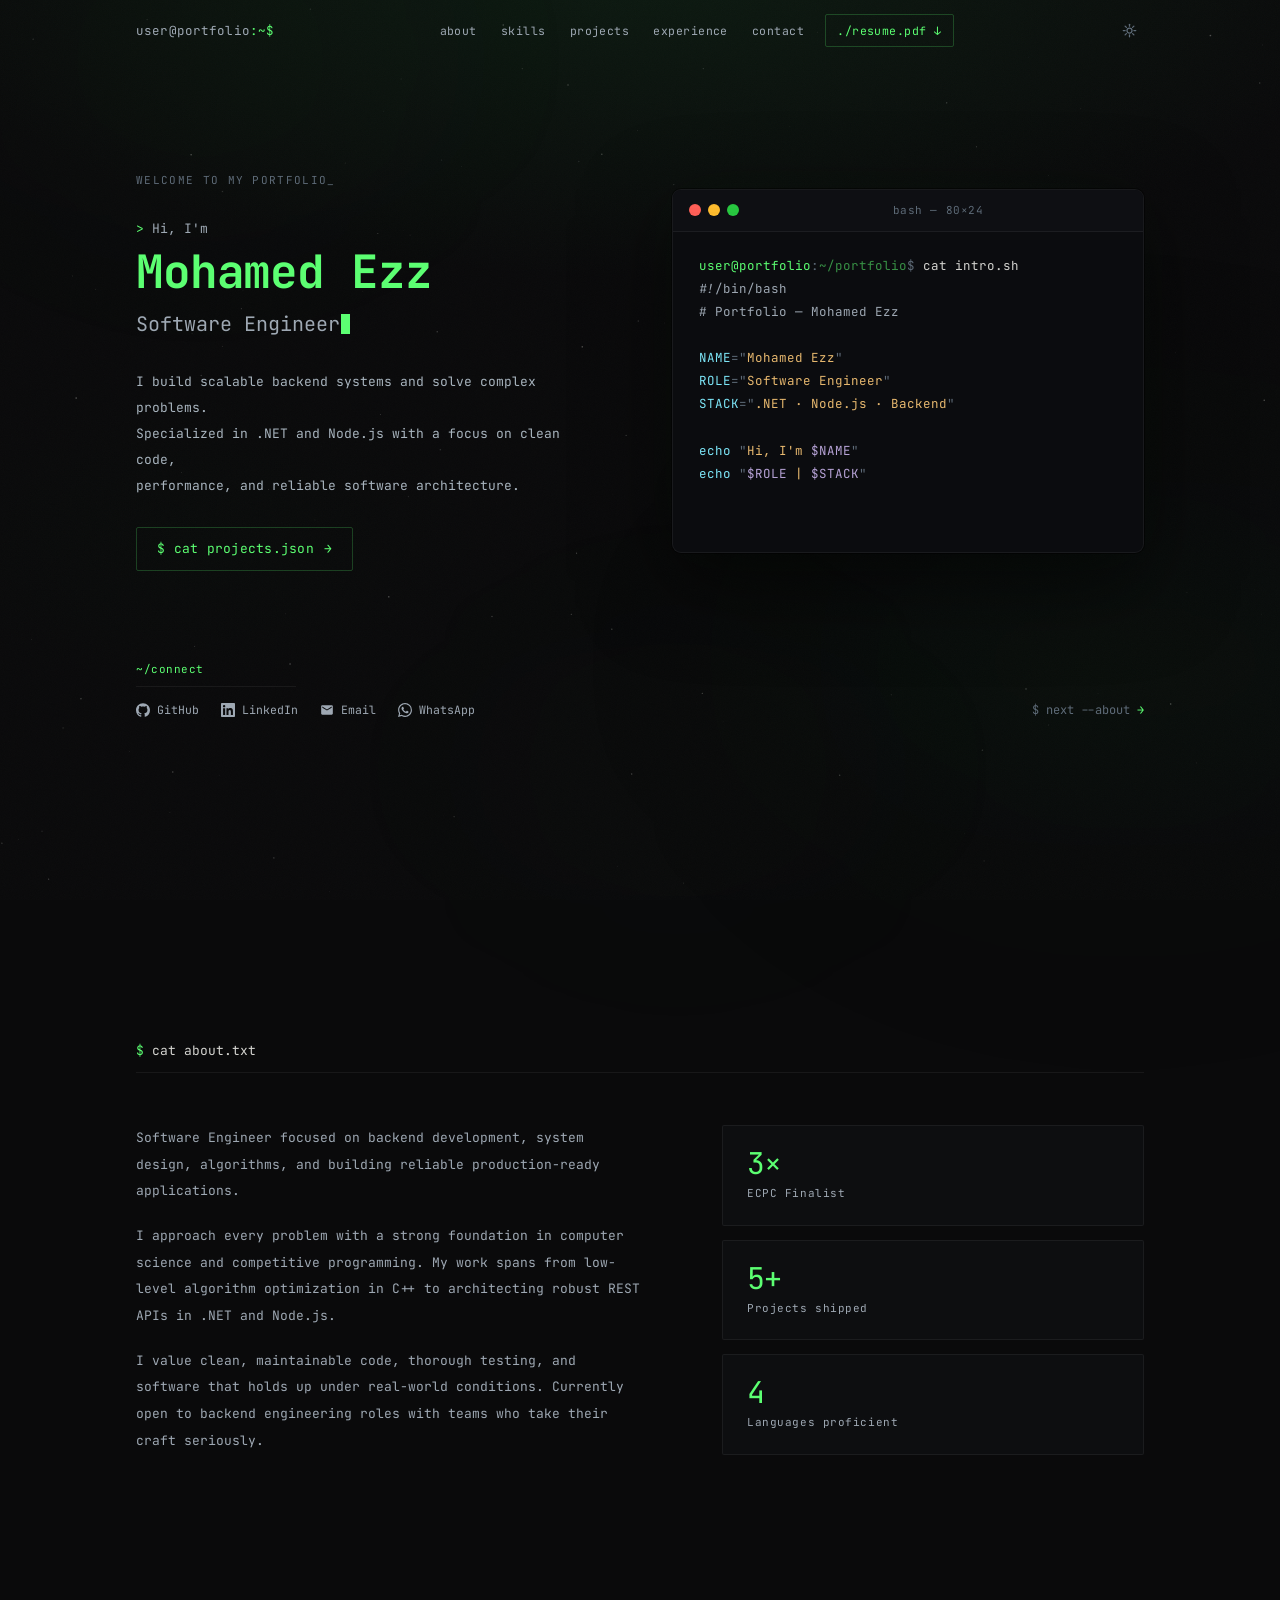
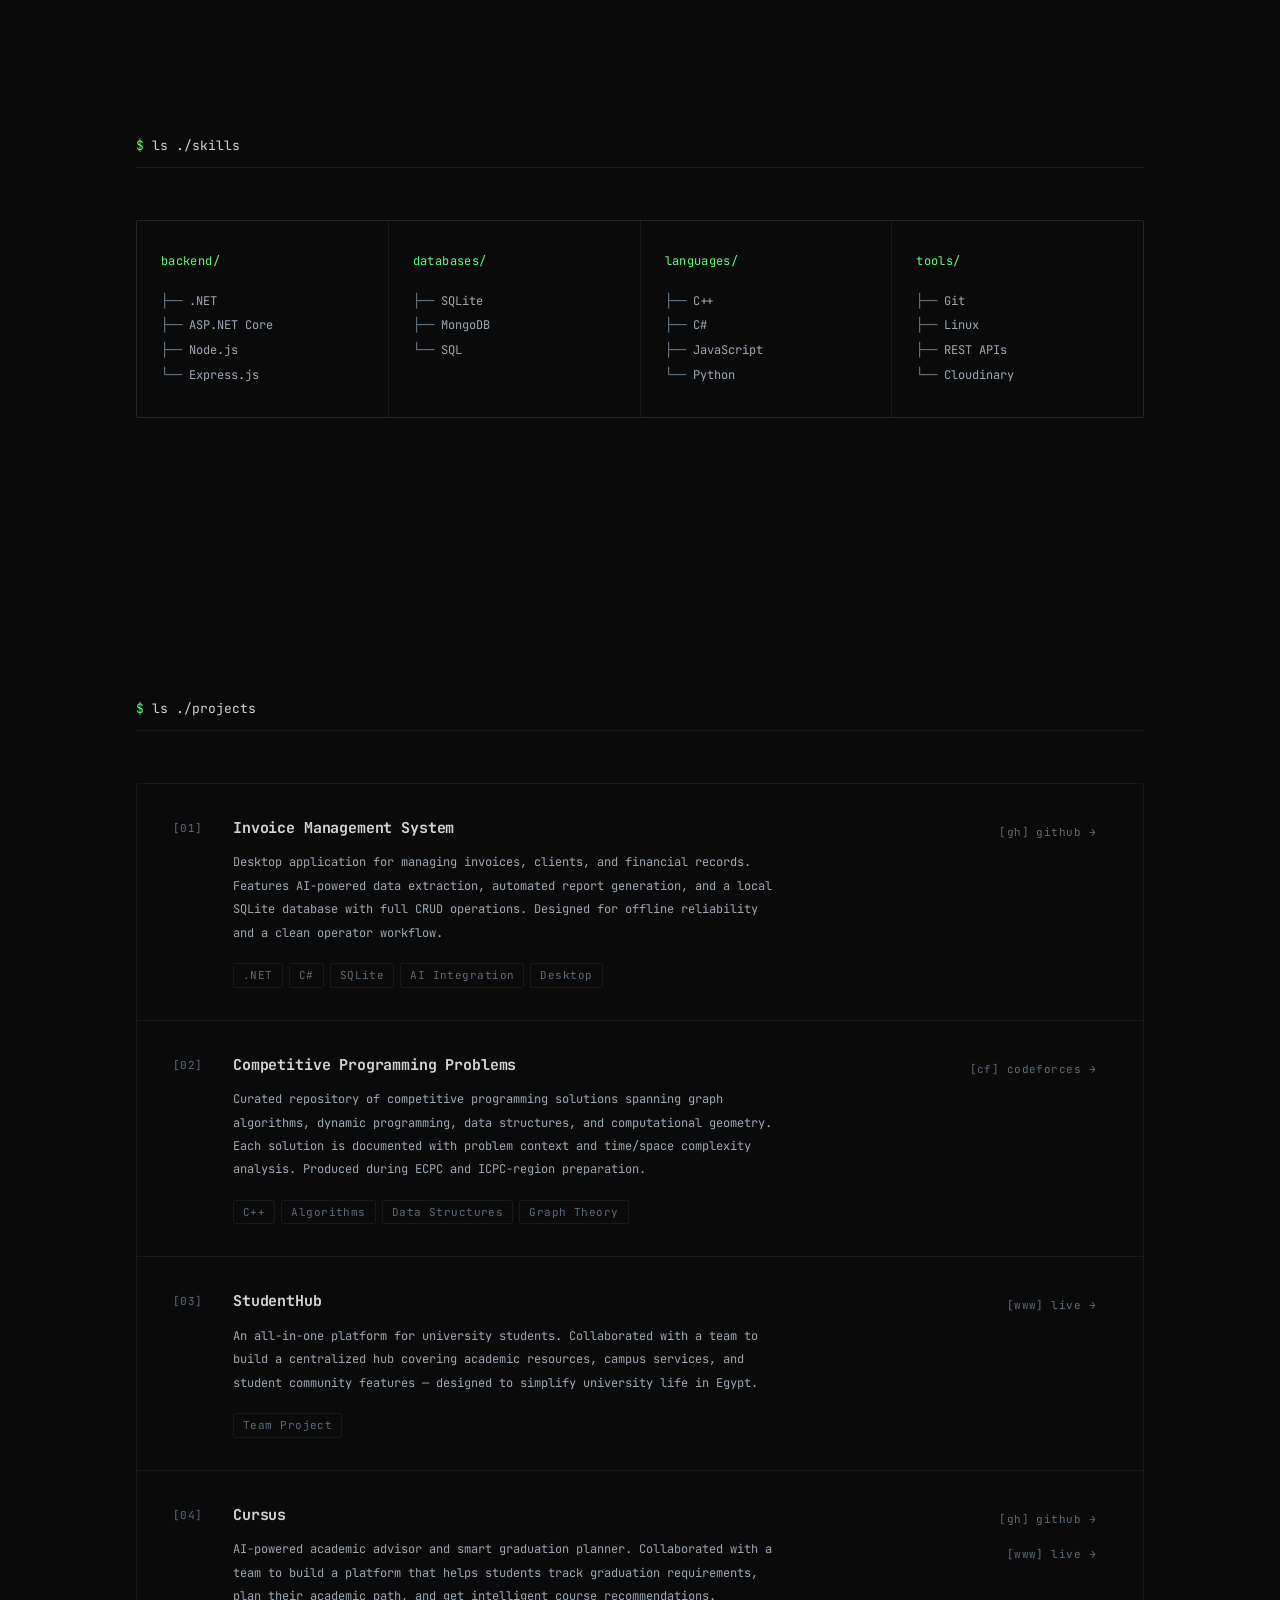
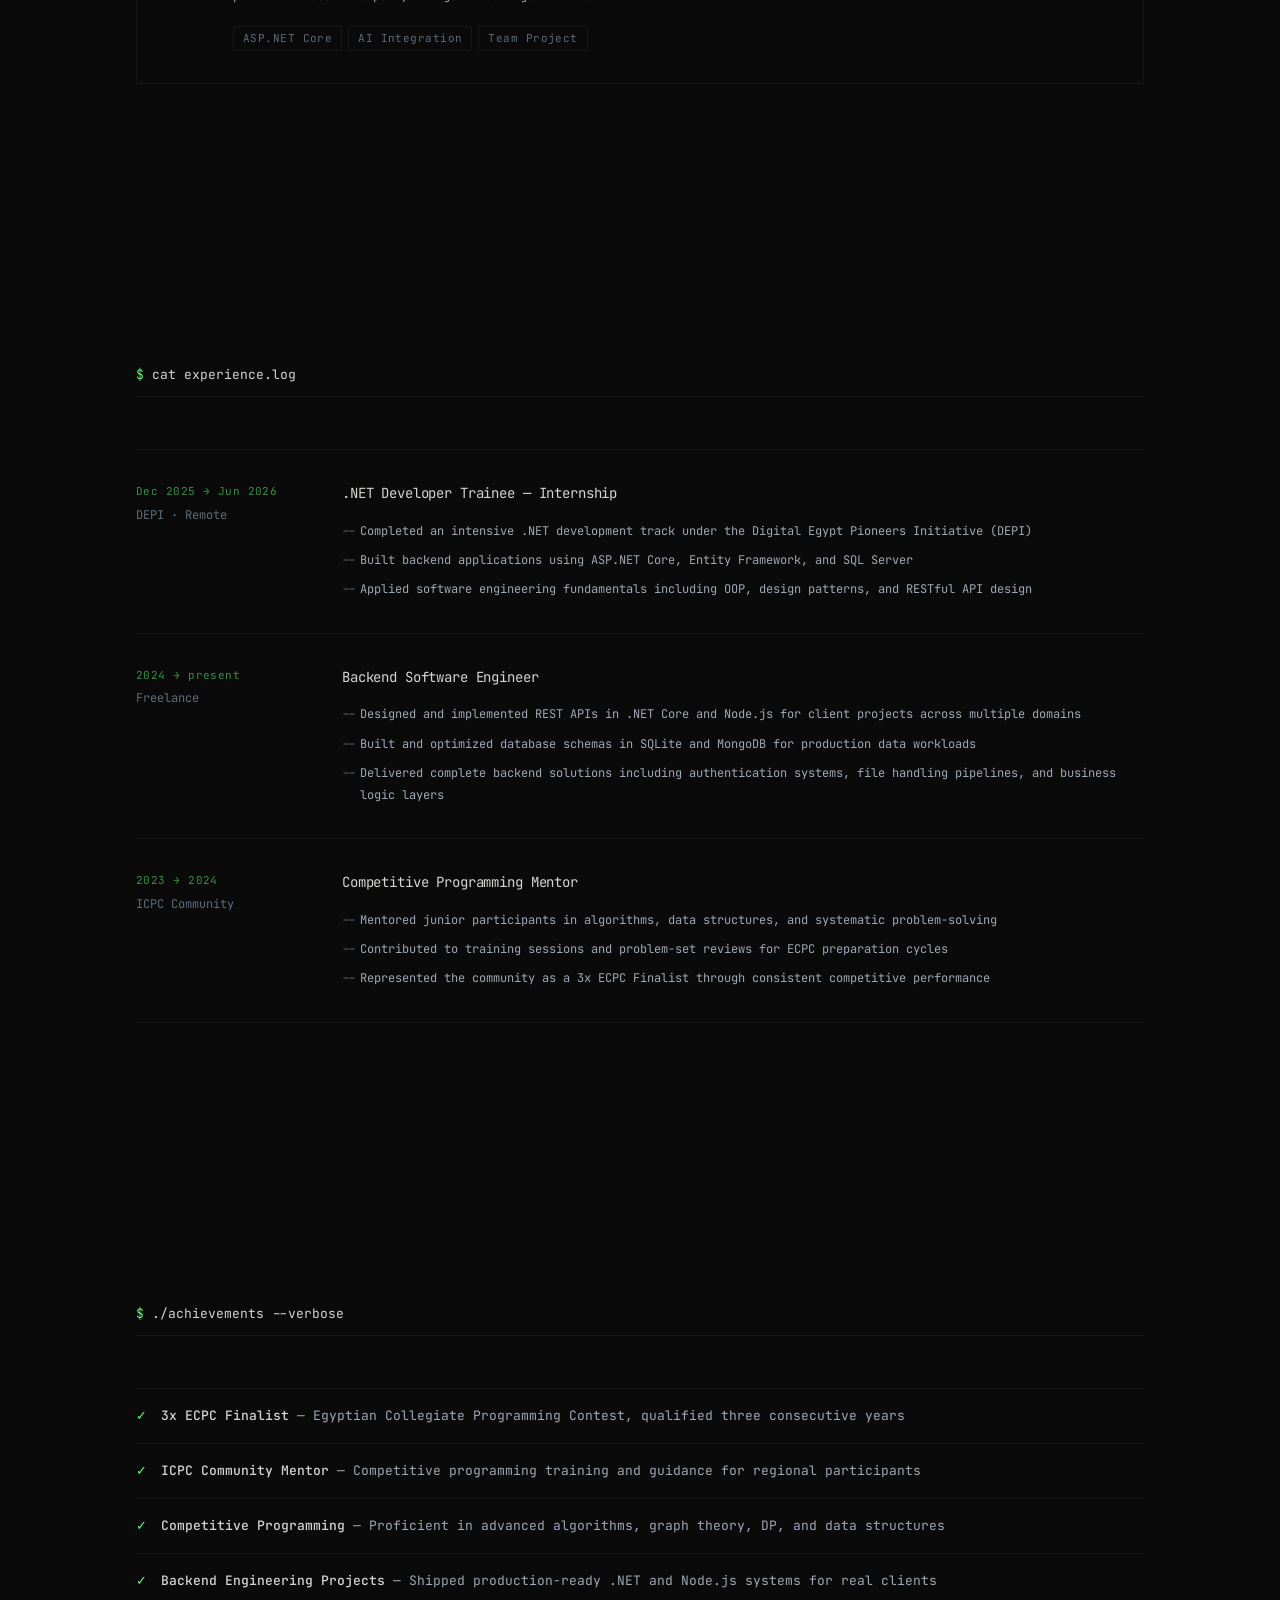
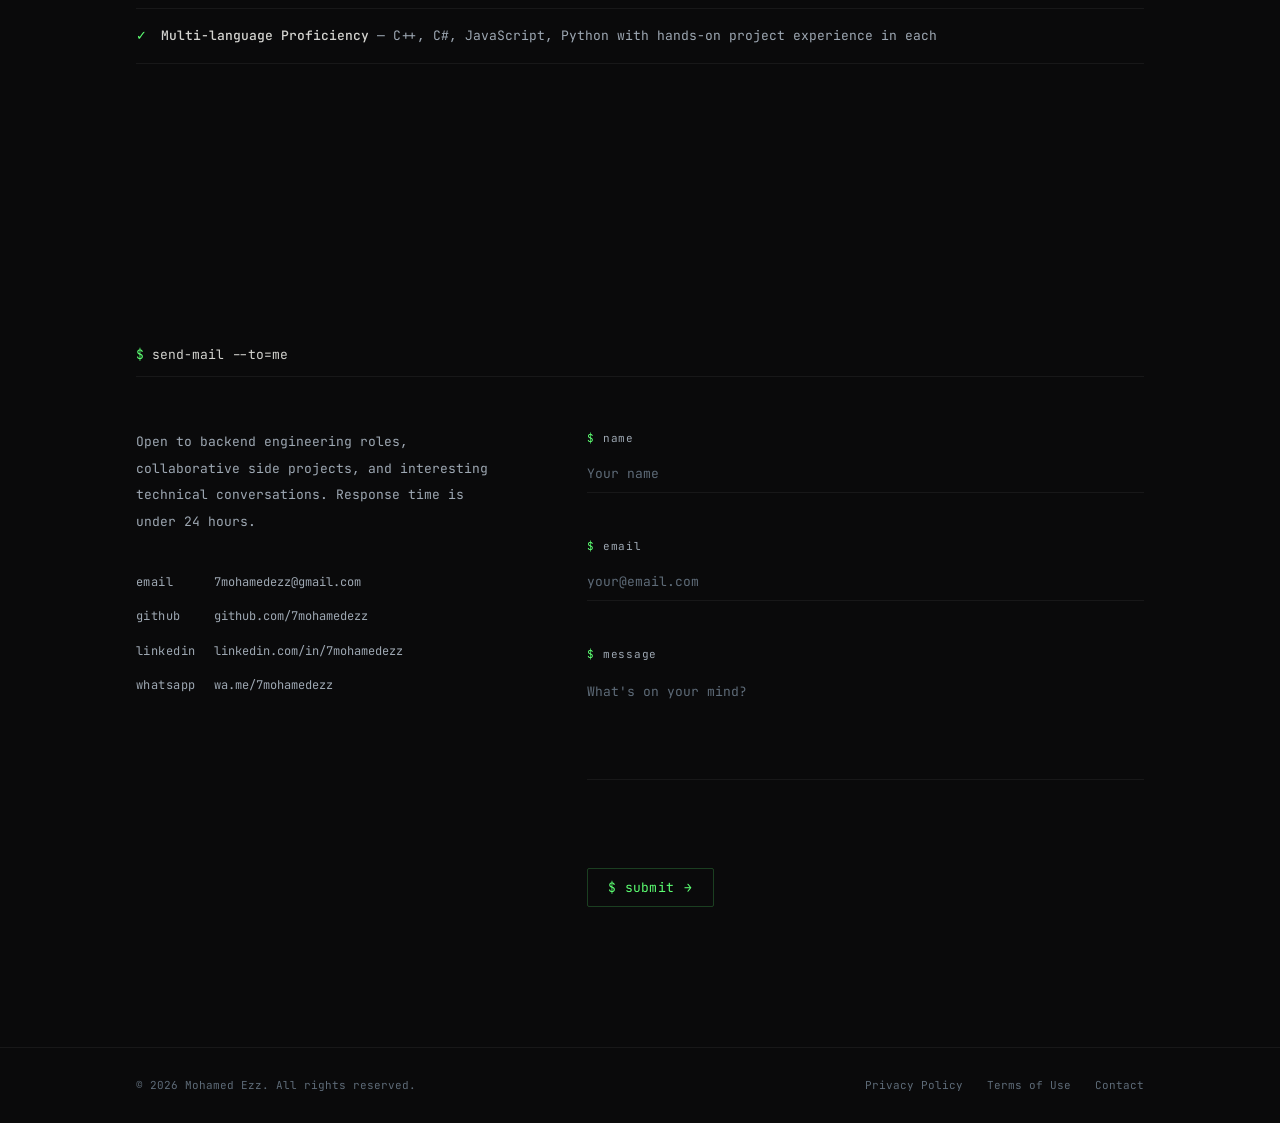
==== commit 7cf6fa45: "feat: update project list, add resume, and configure Formspree contact form endpoint" ====
--- a/index.html
+++ b/index.html
@@ -339,33 +339,7 @@
         <article class="project-item" role="listitem">
           <div class="proj-index">[02]</div>
           <div class="proj-body">
-            <h3 class="proj-name">Freelance Platform</h3>
-            <p class="proj-desc">
-              Full-stack freelance marketplace connecting clients with developers and designers.
-              Includes role-based authentication, real-time messaging, file uploads via Cloudinary,
-              and a RESTful API with MongoDB persistence. Built to handle concurrent users and
-              asynchronous job workflows.
-            </p>
-            <div class="proj-tags" aria-label="Technologies used">
-              <span class="proj-tag">Node.js</span>
-              <span class="proj-tag">Express</span>
-              <span class="proj-tag">MongoDB</span>
-              <span class="proj-tag">Cloudinary</span>
-              <span class="proj-tag">REST API</span>
-            </div>
-          </div>
-          <div class="proj-links">
-            <a href="https://github.com/YOUR_GITHUB/freelance-platform" class="proj-link" target="_blank" rel="noopener noreferrer">
-              [gh] github &rarr;
-            </a>
-          </div>
-        </article>
-
-        <!-- Project 03 -->
-        <article class="project-item" role="listitem">
-          <div class="proj-index">[03]</div>
-          <div class="proj-body">
-            <h3 class="proj-name">Competitive Programming Solutions</h3>
+            <h3 class="proj-name">Competitive Programming Problems</h3>
             <p class="proj-desc">
               Curated repository of competitive programming solutions spanning graph algorithms,
               dynamic programming, data structures, and computational geometry. Each solution is
@@ -380,15 +354,15 @@
             </div>
           </div>
           <div class="proj-links">
-            <a href="https://github.com/YOUR_GITHUB/cp-solutions" class="proj-link" target="_blank" rel="noopener noreferrer">
-              [gh] github &rarr;
+            <a href="https://codeforces.com/group/xE4zZoA55o/contests" class="proj-link" target="_blank" rel="noopener noreferrer">
+              [cf] codeforces &rarr;
             </a>
           </div>
         </article>
 
-        <!-- Project 04 -->
+        <!-- Project 03 -->
         <article class="project-item" role="listitem">
-          <div class="proj-index">[04]</div>
+          <div class="proj-index">[03]</div>
           <div class="proj-body">
             <h3 class="proj-name">StudentHub</h3>
             <p class="proj-desc">
@@ -407,9 +381,9 @@
           </div>
         </article>
 
-        <!-- Project 05 -->
+        <!-- Project 04 -->
         <article class="project-item" role="listitem">
-          <div class="proj-index">[05]</div>
+          <div class="proj-index">[04]</div>
           <div class="proj-body">
             <h3 class="proj-name">Cursus</h3>
             <p class="proj-desc">
@@ -601,11 +575,7 @@
         </div>
 
         <!-- Right: form -->
-        <!--
-          TODO: Connect this form to a real endpoint before going live.
-          Options: Formspree (formspree.io), Netlify Forms, or a custom API route.
-          See the fetch() block in script.js for where to add it.
-        -->
+        <!-- Form endpoint: https://formspree.io/f/xdeodojd -->
         <form class="contact-form reveal reveal-d2" id="contact-form" novalidate>
 
           <div class="form-field">
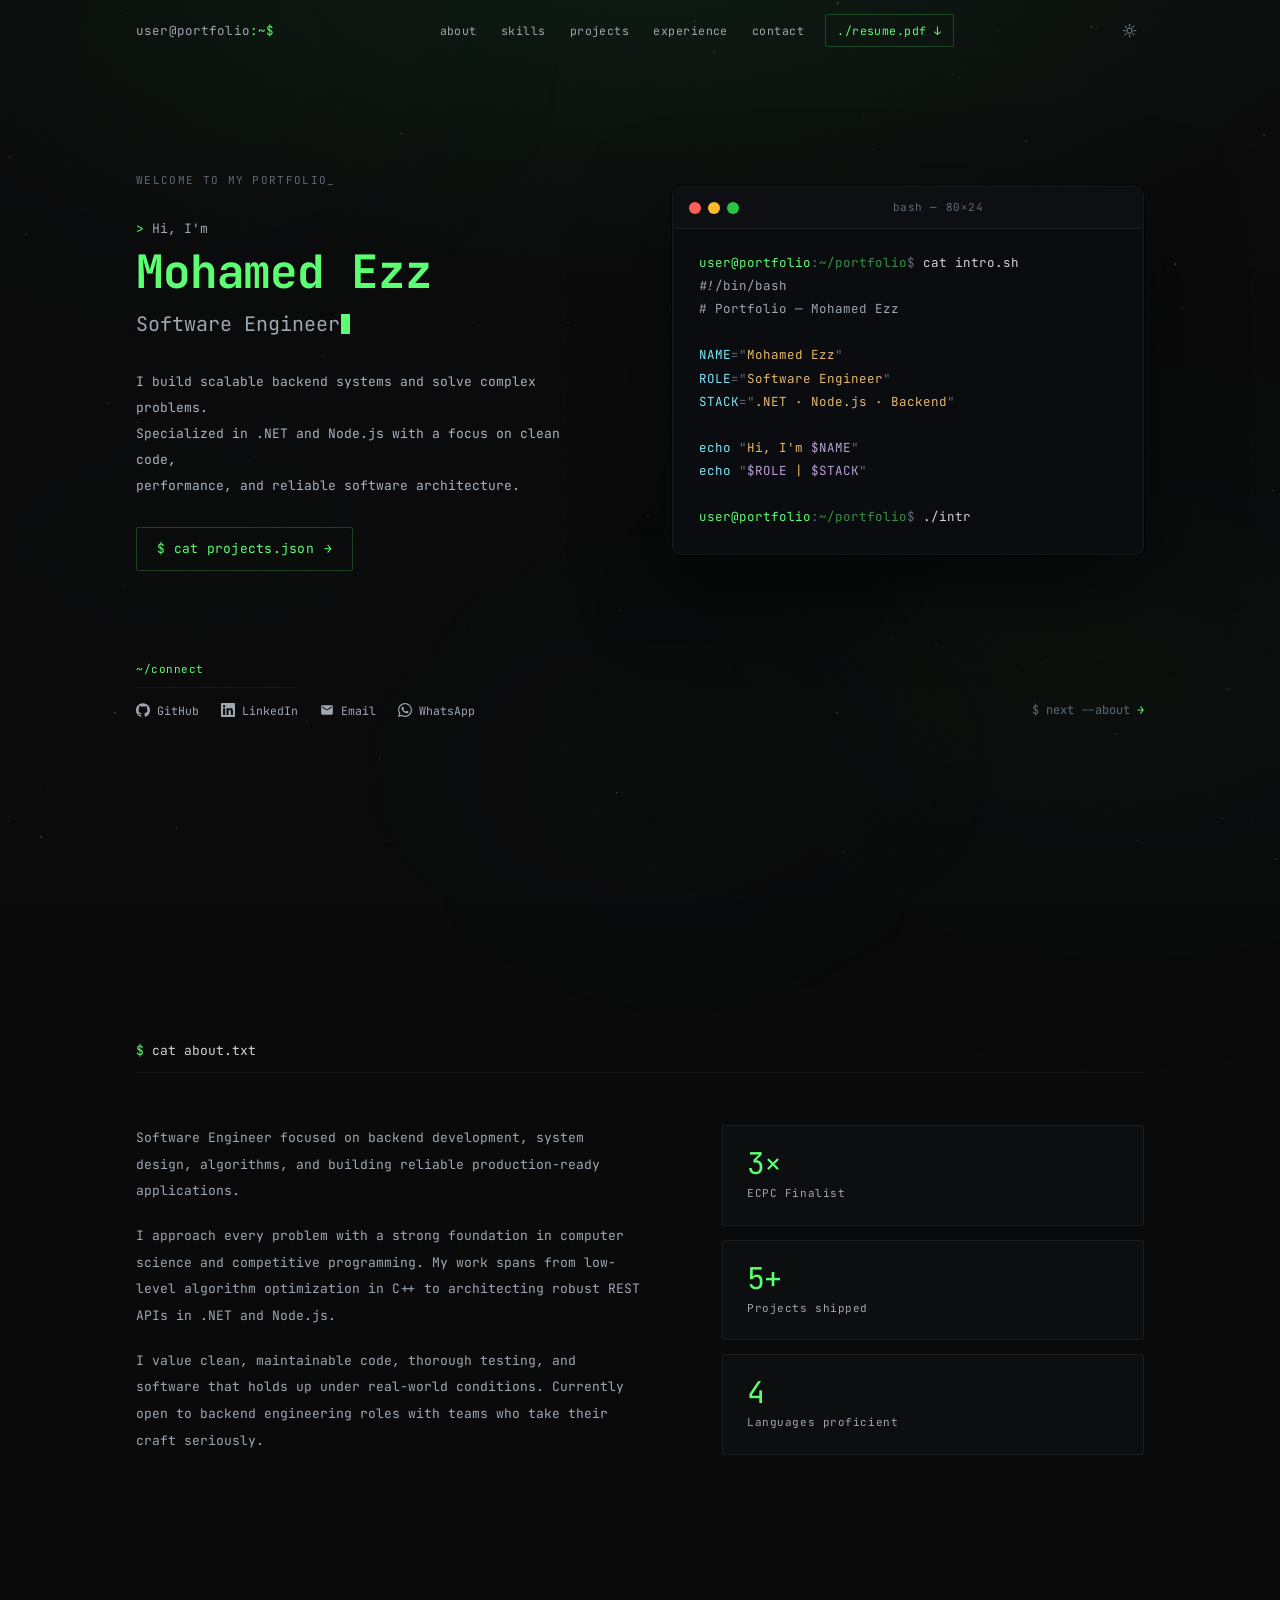
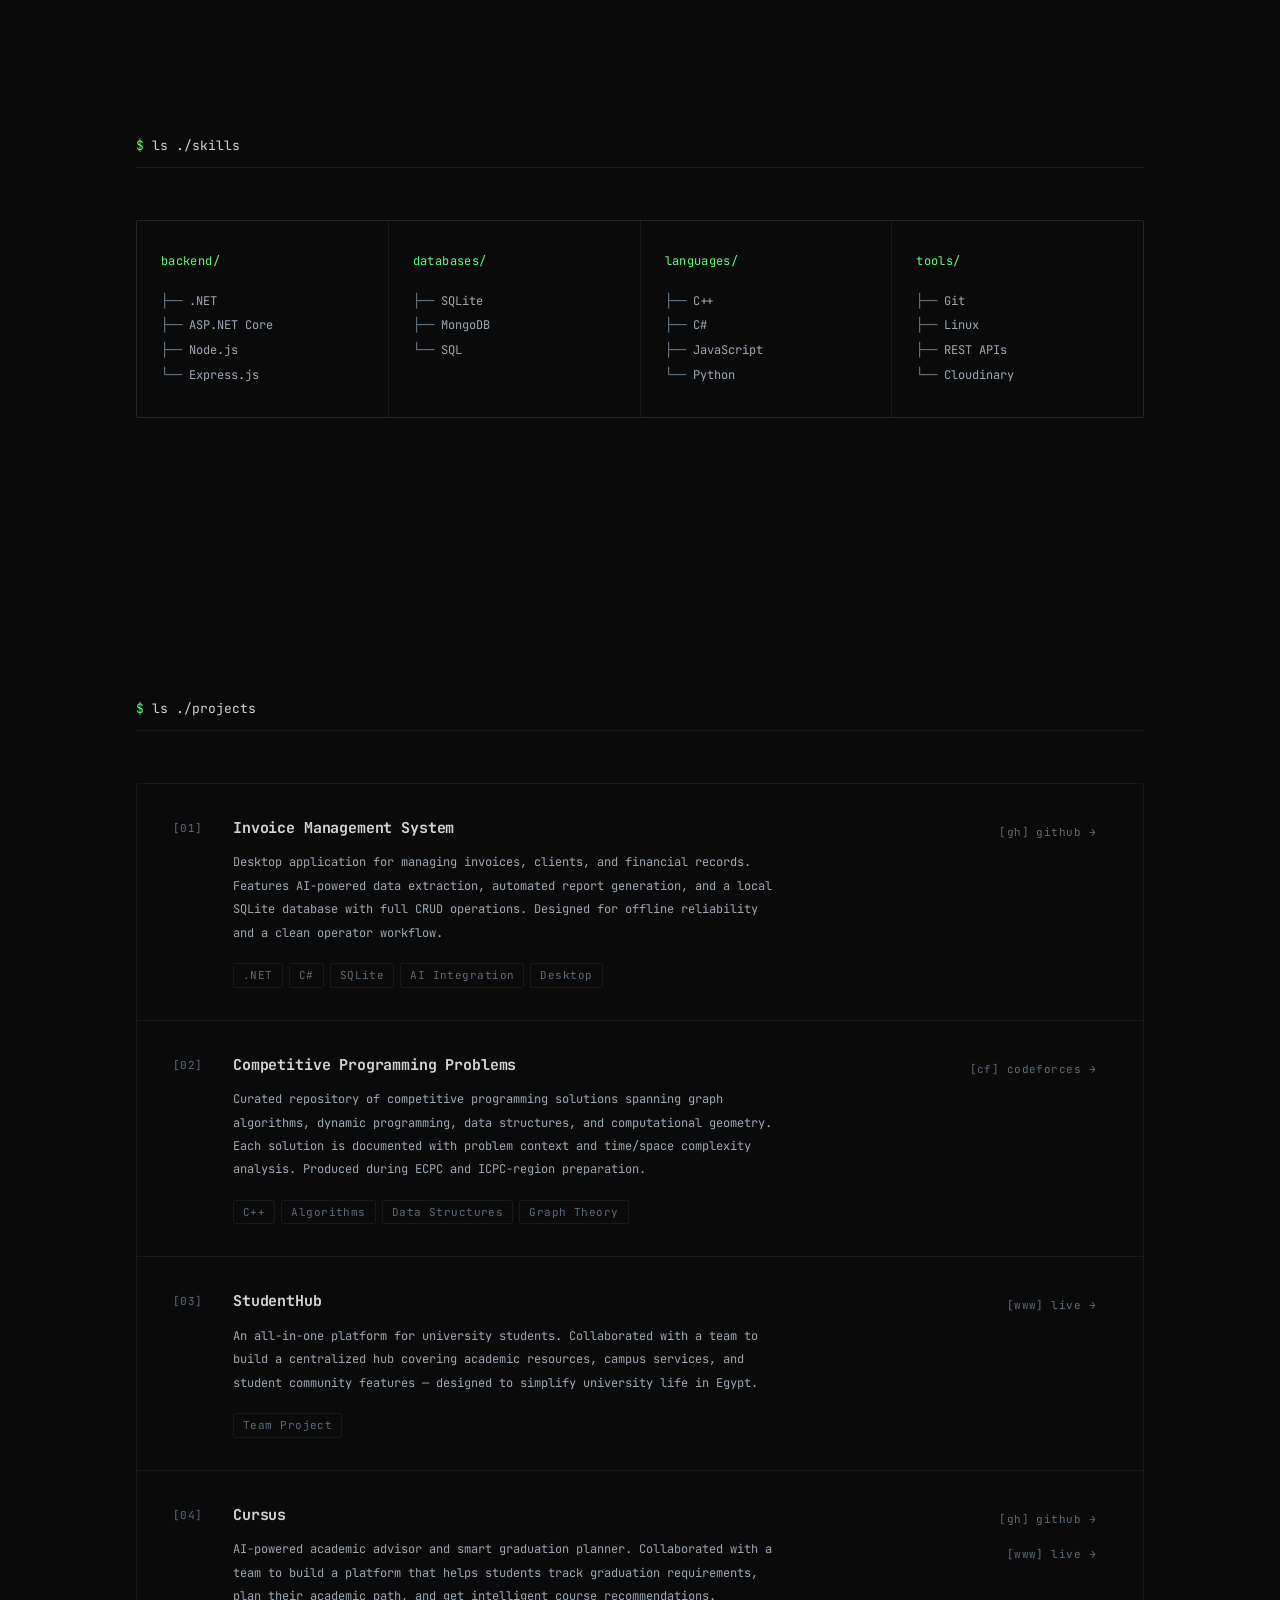
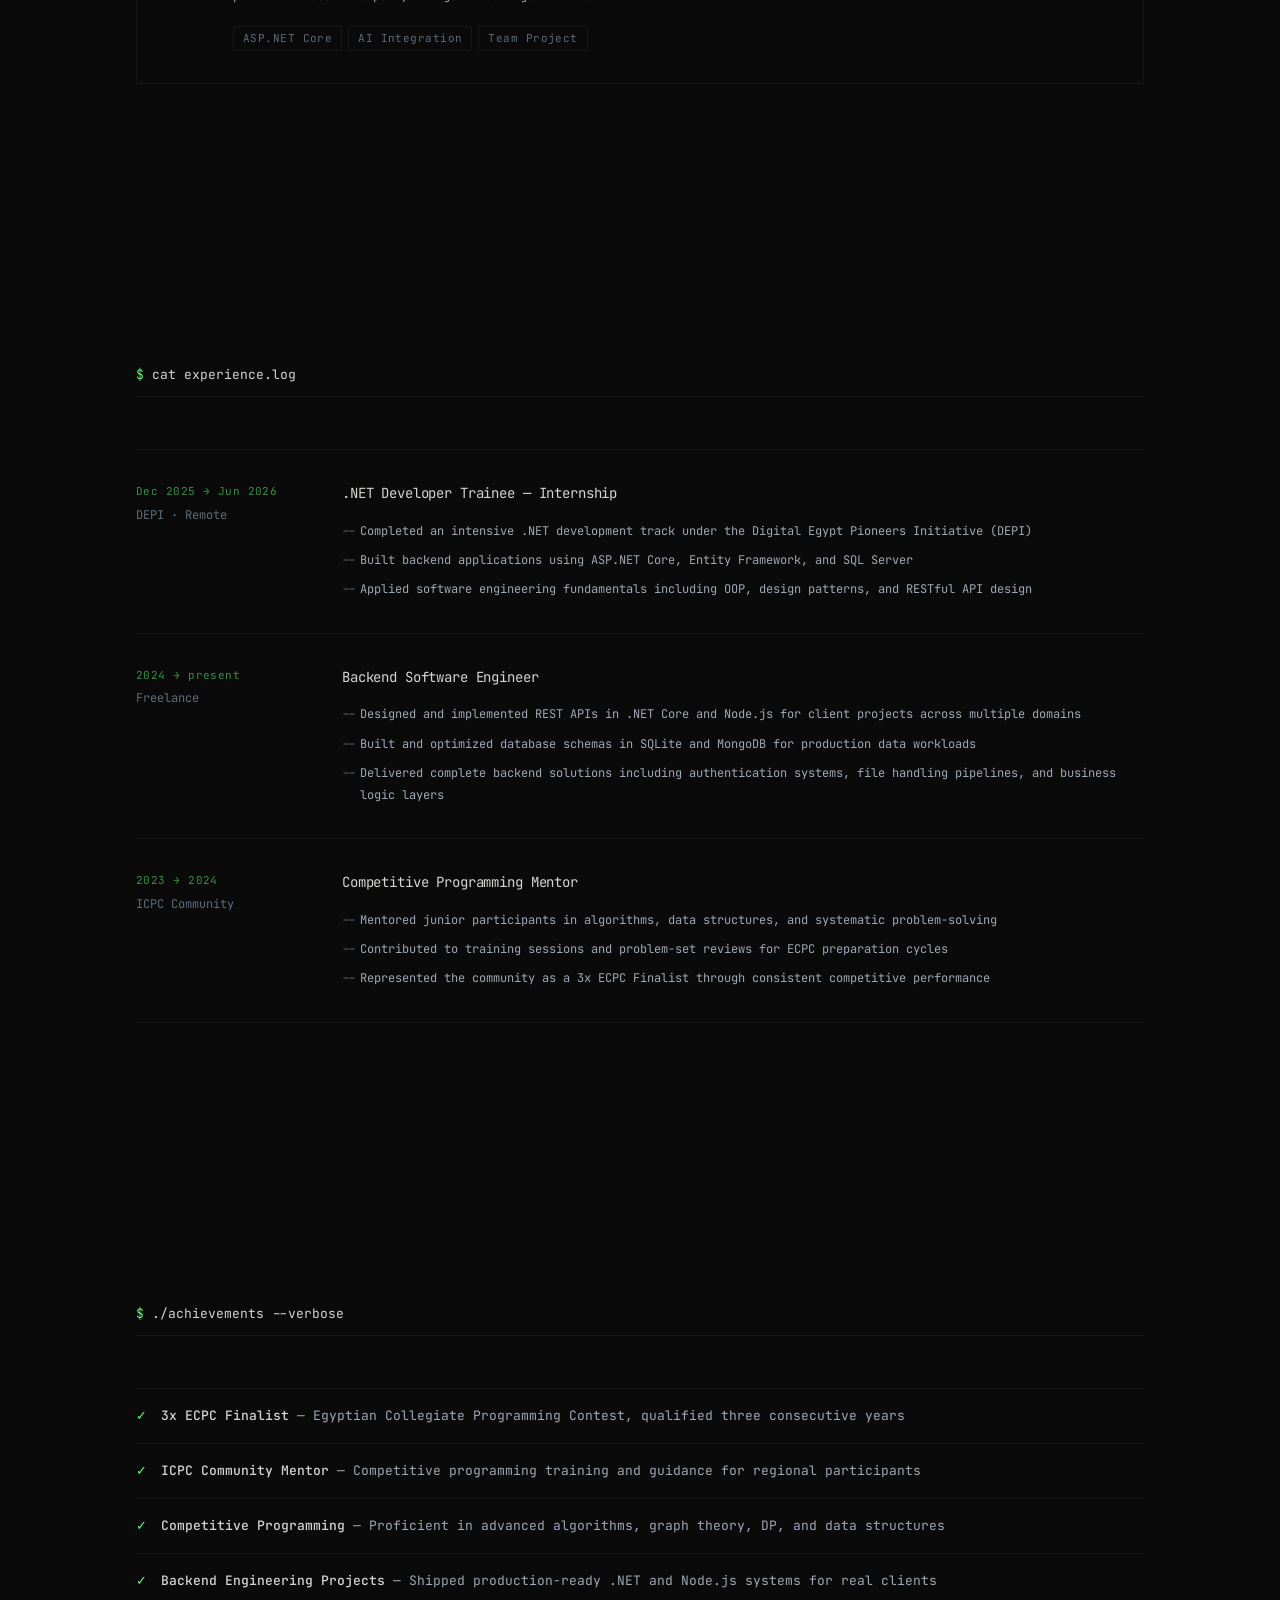
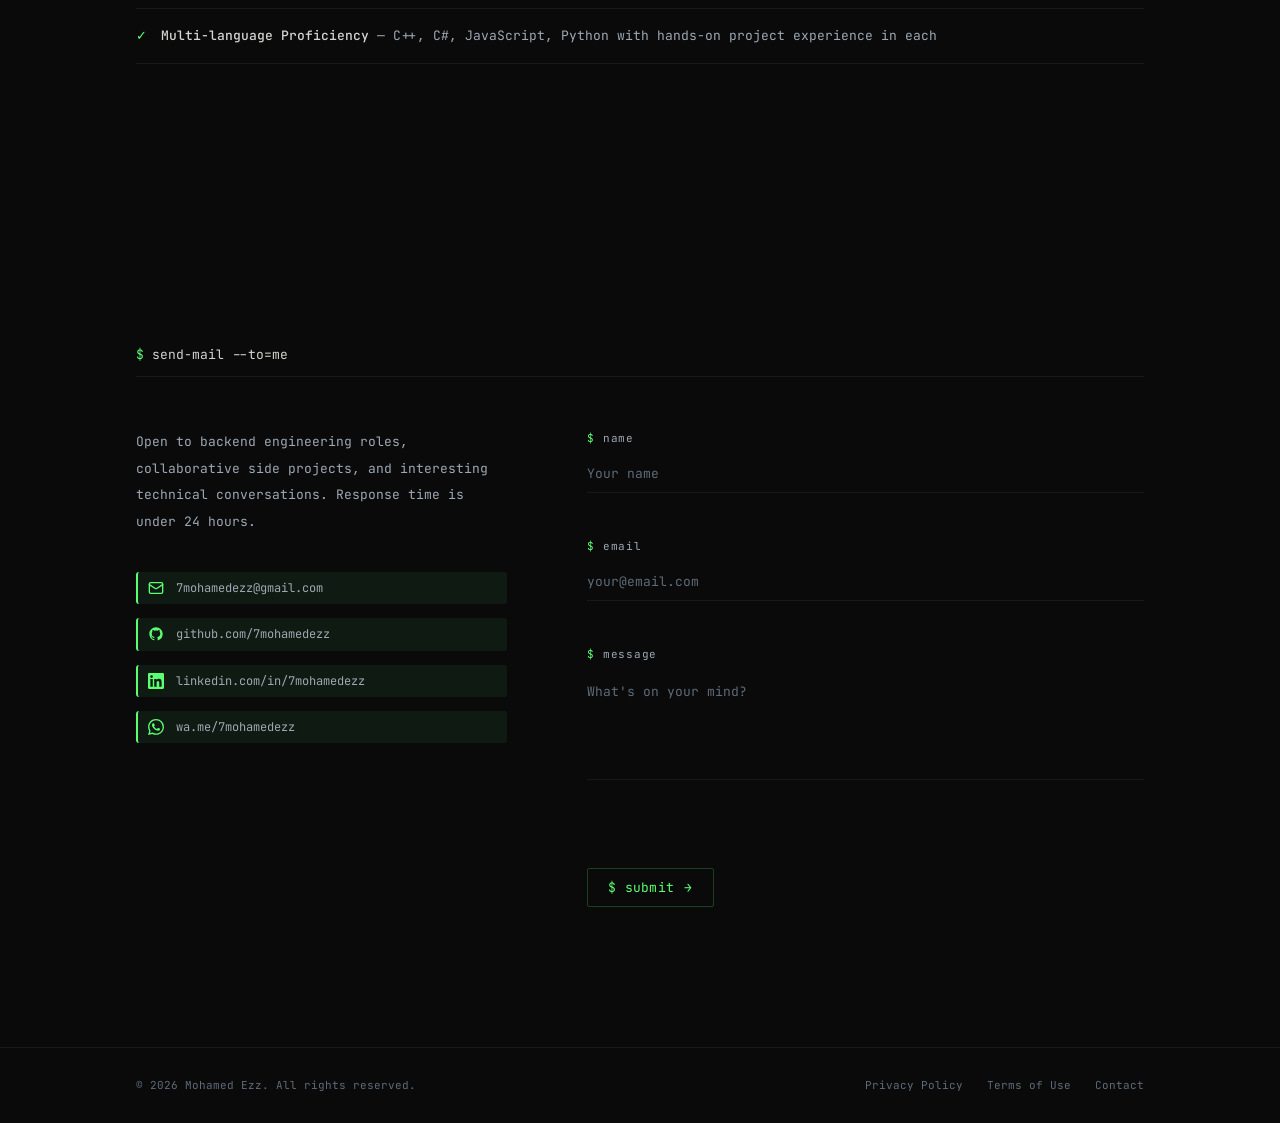
==== commit 0357cd81: "feat: add visual icons to contact links and apply highlight styling to contact rows" ====
--- a/index.html
+++ b/index.html
@@ -549,24 +549,24 @@
           </p>
 
           <div class="contact-direct">
-            <div class="contact-row">
-            <span class="contact-lbl">email</span>
+            <div class="contact-row highlight">
+            <span class="contact-lbl" aria-label="email"><svg viewBox="0 0 24 24" width="16" height="16" fill="none" stroke="currentColor" stroke-width="2" stroke-linecap="round" stroke-linejoin="round"><rect x="2" y="4" width="20" height="16" rx="2"/><path d="m22 7-8.97 5.7a1.94 1.94 0 0 1-2.06 0L2 7"/></svg></span>
             <a href="mailto:7mohamedezz@gmail.com">7mohamedezz@gmail.com</a>
           </div>
-          <div class="contact-row">
-            <span class="contact-lbl">github</span>
+          <div class="contact-row highlight">
+            <span class="contact-lbl" aria-label="github"><svg viewBox="0 0 24 24" width="16" height="16" fill="currentColor"><path d="M12 2C6.477 2 2 6.484 2 12.017c0 4.425 2.865 8.18 6.839 9.504.5.092.682-.217.682-.483 0-.237-.008-.868-.013-1.703-2.782.605-3.369-1.343-3.369-1.343-.454-1.158-1.11-1.466-1.11-1.466-.908-.62.069-.608.069-.608 1.003.07 1.531 1.032 1.531 1.032.892 1.53 2.341 1.088 2.91.832.092-.647.35-1.088.636-1.338-2.22-.253-4.555-1.113-4.555-4.951 0-1.093.39-1.988 1.029-2.688-.103-.253-.446-1.272.098-2.65 0 0 .84-.27 2.75 1.026A9.564 9.564 0 0 1 12 6.844c.85.004 1.705.115 2.504.337 1.909-1.296 2.747-1.027 2.747-1.027.546 1.379.202 2.398.1 2.651.64.7 1.028 1.595 1.028 2.688 0 3.848-2.339 4.695-4.566 4.943.359.309.678.92.678 1.855 0 1.338-.012 2.419-.012 2.747 0 .268.18.58.688.482A10.019 10.019 0 0 0 22 12.017C22 6.484 17.522 2 12 2z"/></svg></span>
             <a href="https://github.com/7mohamedezz" target="_blank" rel="noopener noreferrer">
               github.com/7mohamedezz
             </a>
           </div>
-          <div class="contact-row">
-            <span class="contact-lbl">linkedin</span>
+          <div class="contact-row highlight">
+            <span class="contact-lbl" aria-label="linkedin"><svg viewBox="0 0 24 24" width="16" height="16" fill="currentColor"><path d="M20.447 20.452h-3.554v-5.569c0-1.328-.027-3.037-1.852-3.037-1.853 0-2.136 1.445-2.136 2.939v5.667H9.351V9h3.414v1.561h.046c.477-.9 1.637-1.85 3.37-1.85 3.601 0 4.267 2.37 4.267 5.455v6.286zM5.337 7.433a2.062 2.062 0 0 1-2.063-2.065 2.064 2.064 0 1 1 2.063 2.065zm1.782 13.019H3.555V9h3.564v11.452zM22.225 0H1.771C.792 0 0 .774 0 1.729v20.542C0 23.227.792 24 1.771 24h20.451C23.2 24 24 23.227 24 22.271V1.729C24 .774 23.2 0 22.222 0h.003z"/></svg></span>
             <a href="https://linkedin.com/in/7mohamedezz" target="_blank" rel="noopener noreferrer">
               linkedin.com/in/7mohamedezz
             </a>
           </div>
-          <div class="contact-row">
-            <span class="contact-lbl">whatsapp</span>
+          <div class="contact-row highlight">
+            <span class="contact-lbl" aria-label="whatsapp"><svg viewBox="0 0 24 24" width="16" height="16" fill="currentColor"><path d="M17.472 14.382c-.297-.149-1.758-.867-2.03-.967-.273-.099-.471-.148-.67.15-.197.297-.767.966-.94 1.164-.173.199-.347.223-.644.075-.297-.15-1.255-.463-2.39-1.475-.883-.788-1.48-1.761-1.653-2.059-.173-.297-.018-.458.13-.606.134-.133.298-.347.446-.52.149-.174.198-.298.298-.497.099-.198.05-.371-.025-.52-.075-.149-.669-1.612-.916-2.207-.242-.579-.487-.5-.669-.51-.173-.008-.371-.01-.57-.01-.198 0-.52.074-.792.372-.272.297-1.04 1.016-1.04 2.479 0 1.462 1.065 2.875 1.213 3.074.149.198 2.096 3.2 5.077 4.487.709.306 1.262.489 1.694.625.712.227 1.36.195 1.871.118.571-.085 1.758-.719 2.006-1.413.248-.694.248-1.289.173-1.413-.074-.124-.272-.198-.57-.347m-5.421 7.403h-.004a9.87 9.87 0 0 1-5.031-1.378l-.361-.214-3.741.982.998-3.648-.235-.374a9.86 9.86 0 0 1-1.51-5.26c.001-5.45 4.436-9.884 9.888-9.884 2.64 0 5.122 1.03 6.988 2.898a9.825 9.825 0 0 1 2.893 6.994c-.003 5.45-4.437 9.884-9.885 9.884m8.413-18.297A11.815 11.815 0 0 0 12.05 0C5.495 0 .16 5.335.157 11.892c0 2.096.547 4.142 1.588 5.945L.057 24l6.305-1.654a11.882 11.882 0 0 0 5.683 1.448h.005c6.554 0 11.89-5.335 11.893-11.893a11.821 11.821 0 0 0-3.48-8.413Z"/></svg></span>
             <a href="https://wa.me/7mohamedezz" target="_blank" rel="noopener noreferrer">
               wa.me/7mohamedezz
             </a>
--- a/style.css
+++ b/style.css
@@ -870,16 +870,35 @@
   font-size: 12px;
 }
 .contact-lbl {
-  color: var(--text-dim);
-  width: 66px;
+  color: var(--green-dim);
+  display: flex;
+  align-items: center;
+  justify-content: center;
   flex-shrink: 0;
-  letter-spacing: 0.04em;
-}
+}
+.contact-lbl svg { color: var(--green); }
 .contact-row a {
   color: var(--text-dim);
   transition: color var(--t-fast);
 }
 .contact-row a:hover { color: var(--green); }
+
+.contact-row.highlight {
+  color: var(--green);
+  padding: 6px 10px;
+  border-left: 2px solid var(--green);
+  background: var(--green-glow);
+  border-radius: 3px;
+  transition: transform var(--t-fast), background var(--t-fast), box-shadow var(--t-fast), border-left-color var(--t-fast);
+}
+.contact-row.highlight .contact-lbl { color: var(--green-dim); }
+.contact-row.highlight a:hover { color: var(--green); }
+.contact-row.highlight:hover {
+  background: var(--green-glow-md);
+  border-left-color: var(--green);
+  box-shadow: 0 0 12px var(--green-glow);
+  transform: translateX(4px);
+}
 
 /* Form */
 .contact-form {
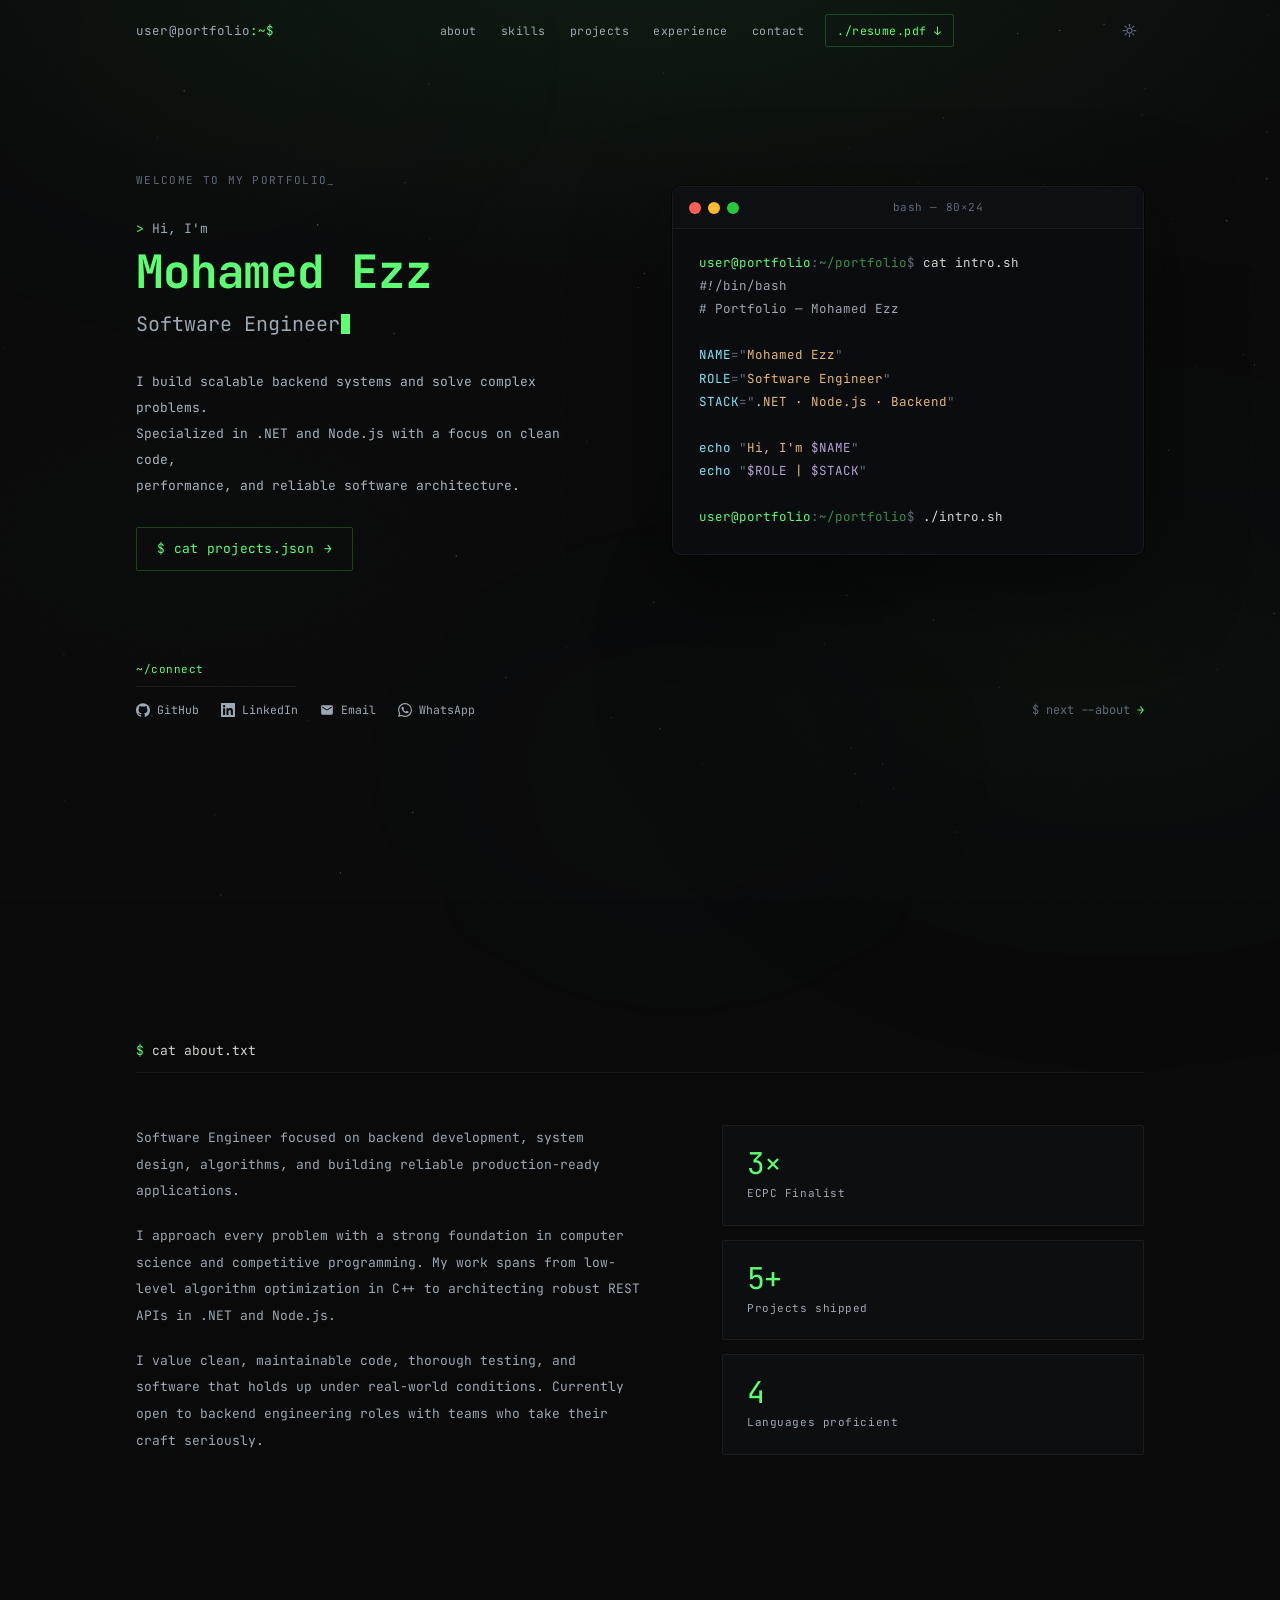
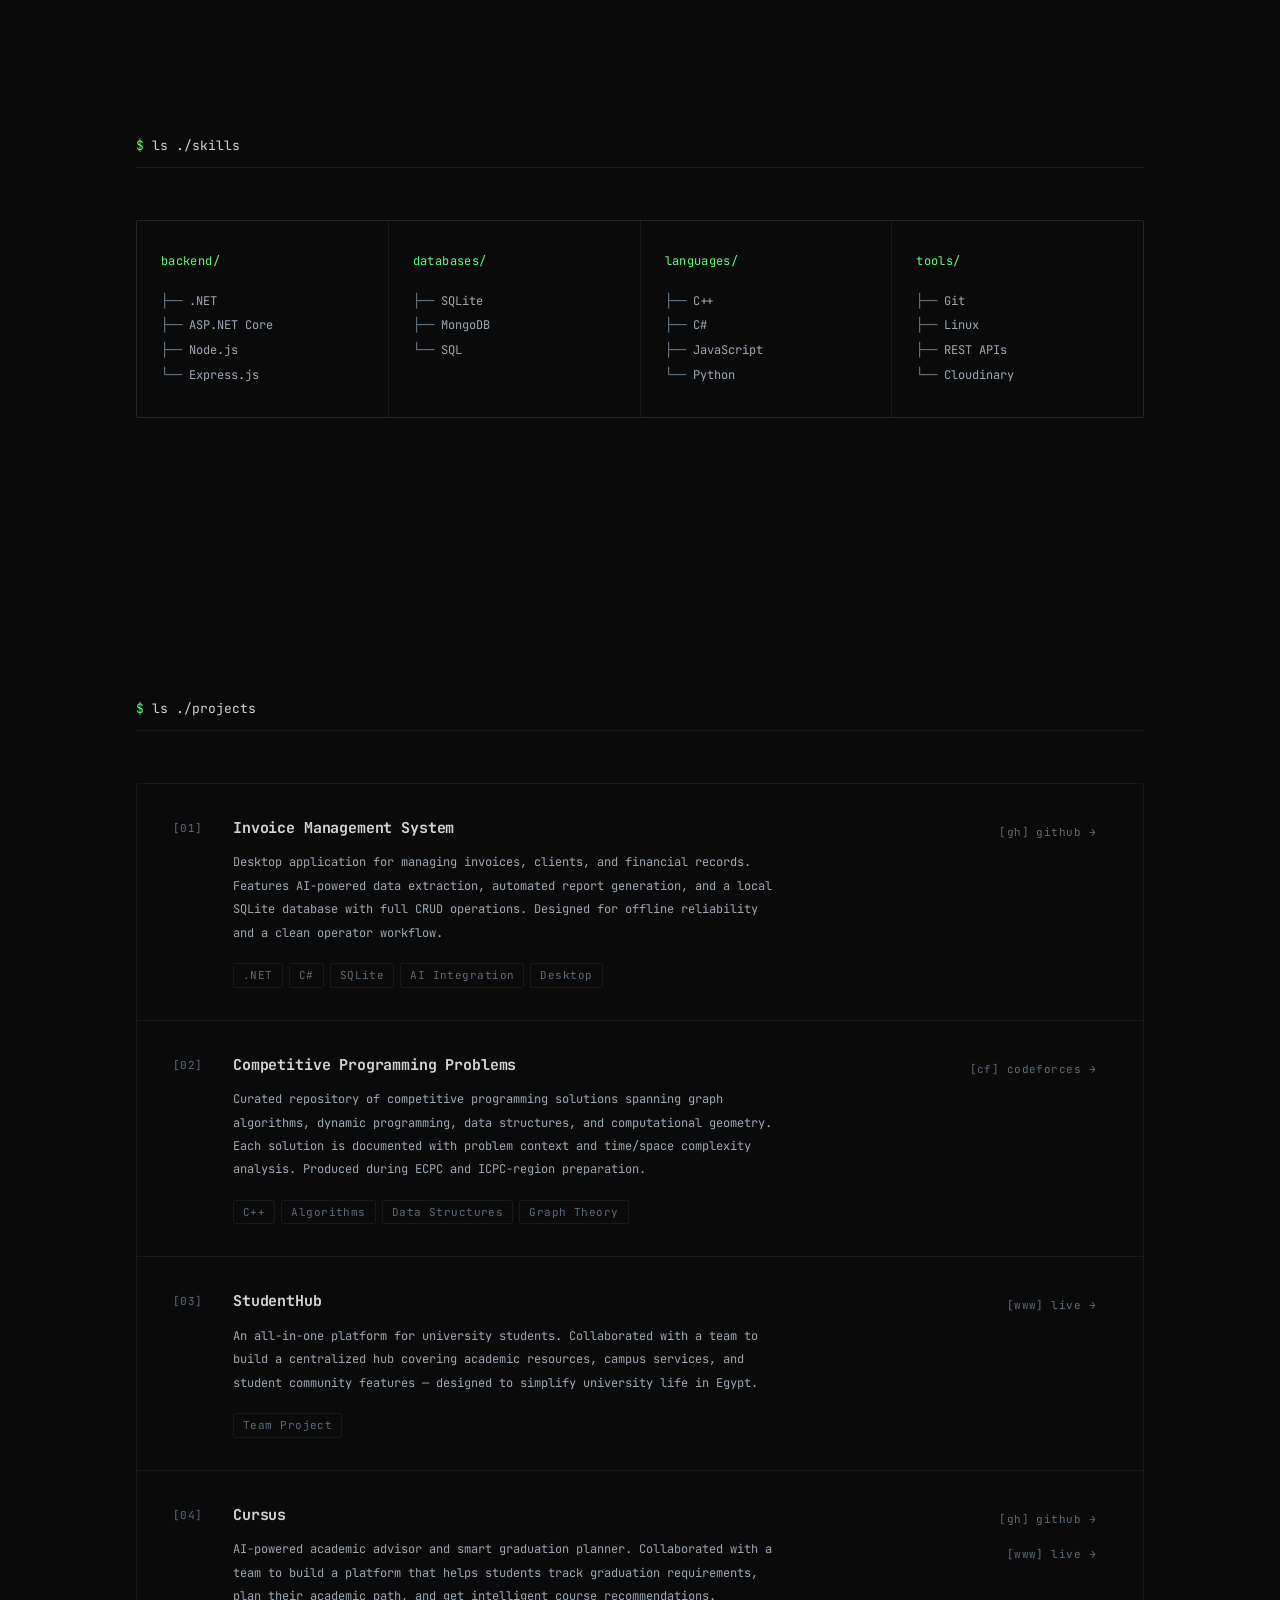
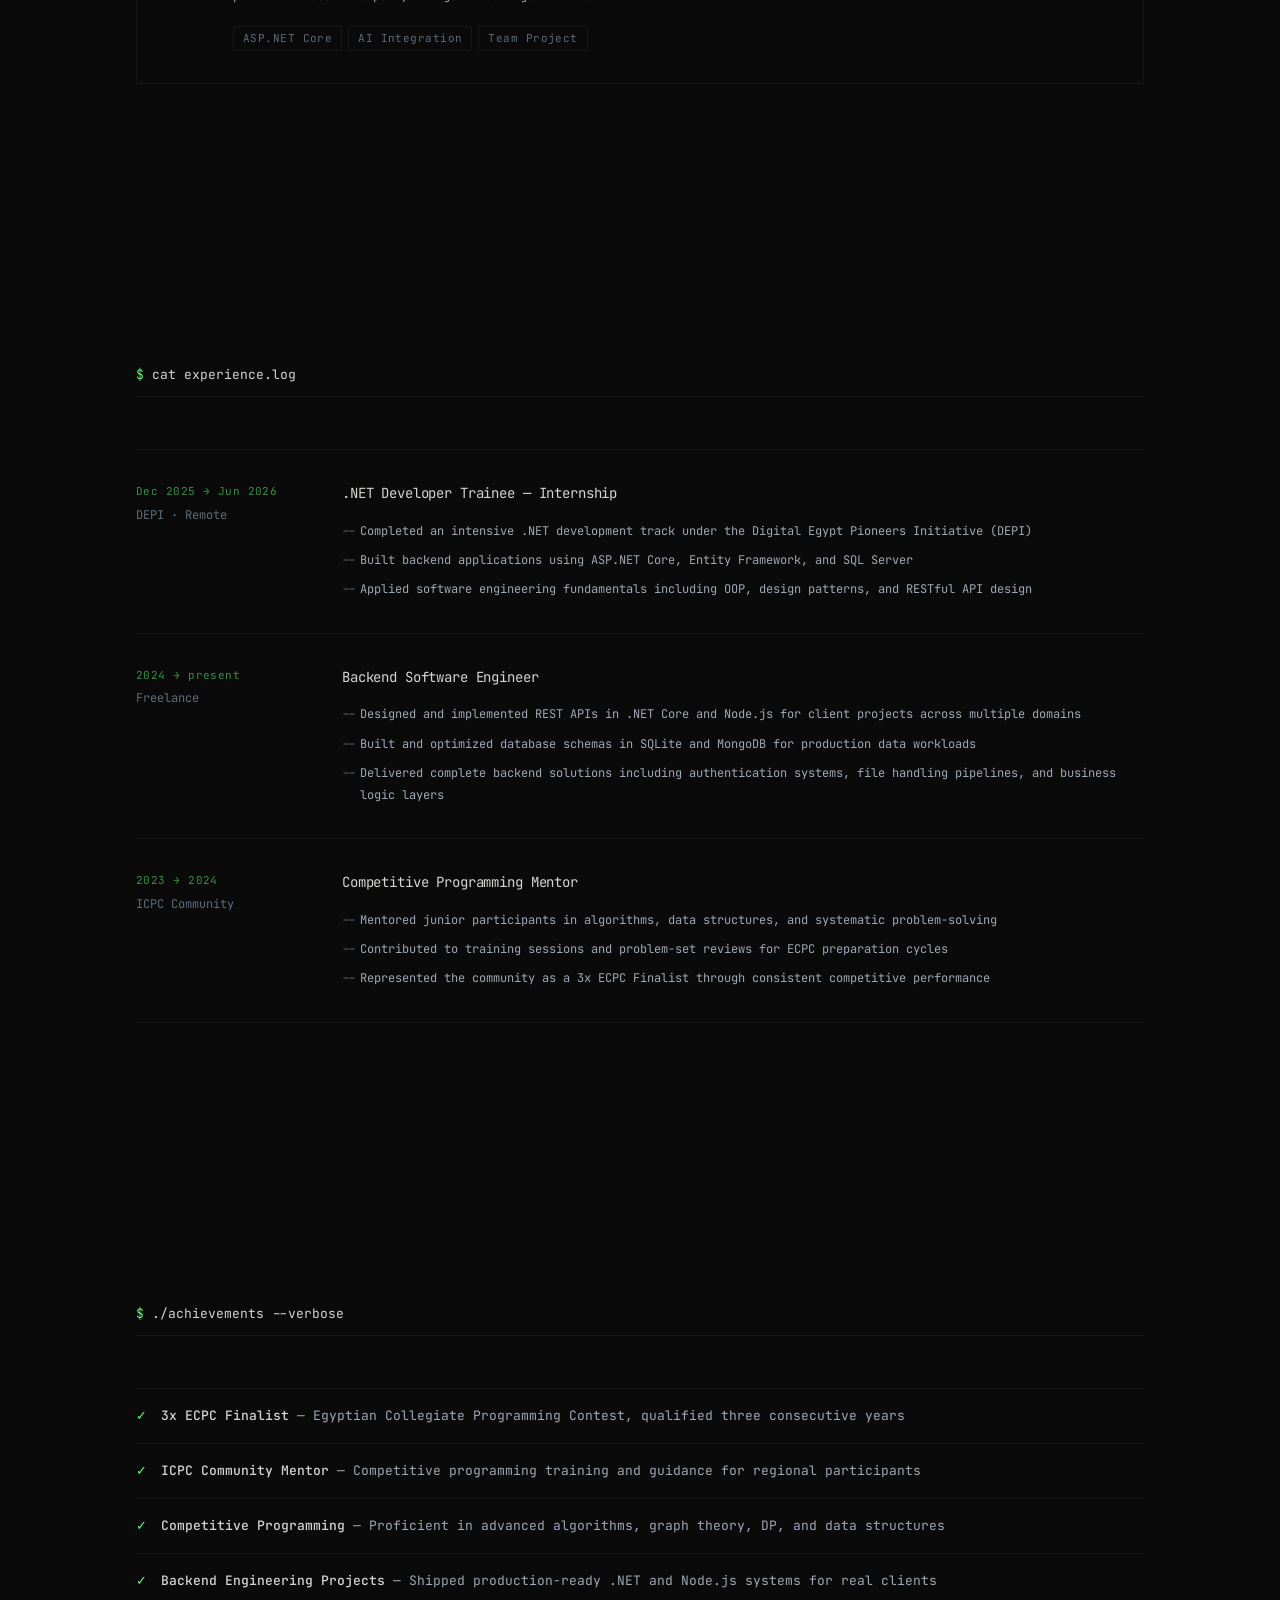
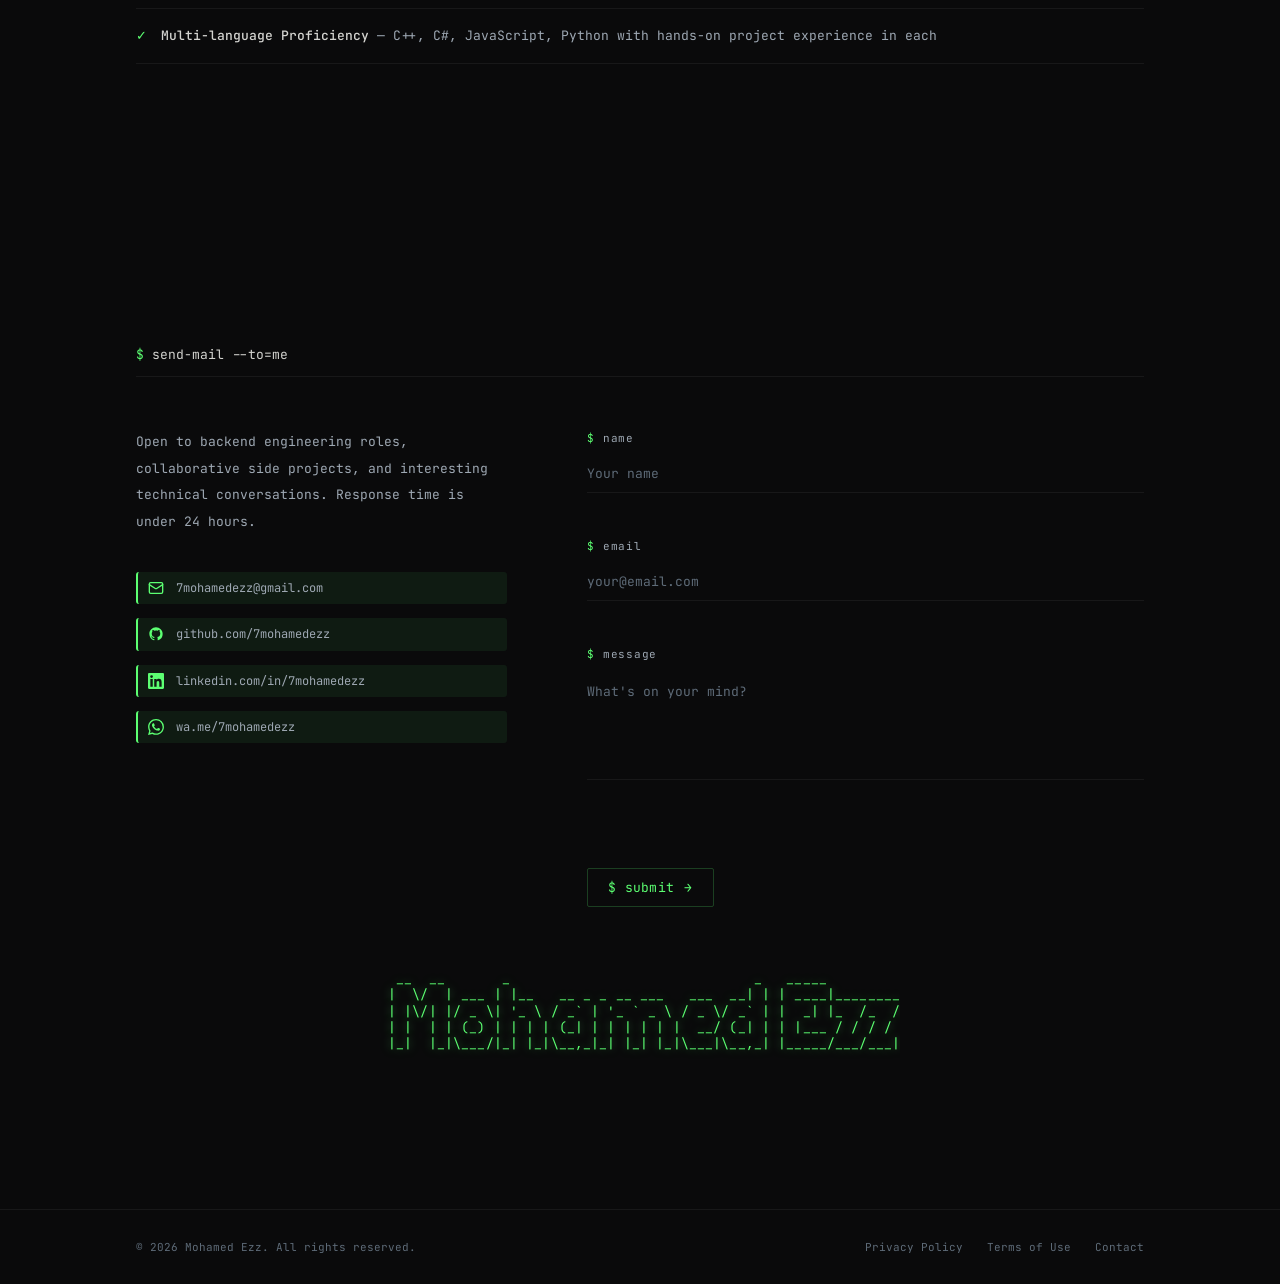
==== commit 739301d0: "style: adding ascii art" ====
--- a/index.html
+++ b/index.html
@@ -1,21 +1,25 @@
 <!DOCTYPE html>
 <html lang="en">
+
 <head>
   <meta charset="UTF-8" />
   <meta name="viewport" content="width=device-width, initial-scale=1.0" />
 
   <!-- Primary SEO -->
   <title>Mohamed Ezz — Software Engineer</title>
-  <meta name="description" content="Mohamed Ezz — Software Engineer specializing in .NET, Node.js, and scalable backend systems. Clean code, solid architecture, and production-ready software." />
-  <meta name="keywords"    content="Mohamed Ezz, Software Engineer, .NET, ASP.NET Core, Node.js, Express, Backend Developer, C++, Portfolio, ECPC" />
-  <meta name="author"      content="Mohamed Ezz" />
-  <meta name="robots"      content="index, follow" />
+  <meta name="description"
+    content="Mohamed Ezz — Software Engineer specializing in .NET, Node.js, and scalable backend systems. Clean code, solid architecture, and production-ready software." />
+  <meta name="keywords"
+    content="Mohamed Ezz, Software Engineer, .NET, ASP.NET Core, Node.js, Express, Backend Developer, C++, Portfolio, ECPC" />
+  <meta name="author" content="Mohamed Ezz" />
+  <meta name="robots" content="index, follow" />
 
   <!-- Open Graph -->
-  <meta property="og:type"        content="website" />
-  <meta property="og:title"       content="Mohamed Ezz — Software Engineer" />
-  <meta property="og:description" content="Software Engineer specializing in .NET, Node.js, and scalable backend systems." />
-  <meta property="og:locale"      content="en_US" />
+  <meta property="og:type" content="website" />
+  <meta property="og:title" content="Mohamed Ezz — Software Engineer" />
+  <meta property="og:description"
+    content="Software Engineer specializing in .NET, Node.js, and scalable backend systems." />
+  <meta property="og:locale" content="en_US" />
 
   <!-- Favicon -->
   <link rel="icon" type="image/svg+xml" href="favicon.svg" />
@@ -23,11 +27,14 @@
   <!-- Google Fonts — JetBrains Mono -->
   <link rel="preconnect" href="https://fonts.googleapis.com" />
   <link rel="preconnect" href="https://fonts.gstatic.com" crossorigin />
-  <link href="https://fonts.googleapis.com/css2?family=JetBrains+Mono:ital,wght@0,300;0,400;0,500;0,600;1,400&display=swap" rel="stylesheet" />
+  <link
+    href="https://fonts.googleapis.com/css2?family=JetBrains+Mono:ital,wght@0,300;0,400;0,500;0,600;1,400&display=swap"
+    rel="stylesheet" />
 
   <!-- Styles -->
   <link rel="stylesheet" href="style.css" />
 </head>
+
 <body>
 
   <!-- ===================== BACKGROUND ===================== -->
@@ -36,7 +43,7 @@
   <div class="bg-blob bg-blob-1" aria-hidden="true"></div>
   <div class="bg-blob bg-blob-2" aria-hidden="true"></div>
   <div class="bg-blob bg-blob-3" aria-hidden="true"></div>
-  <div class="bg-noise"         aria-hidden="true"></div>
+  <div class="bg-noise" aria-hidden="true"></div>
 
   <!-- ===================== NAVIGATION ===================== -->
   <nav id="nav" role="navigation" aria-label="Main navigation">
@@ -61,20 +68,22 @@
 
       <!-- Light mode easter egg -->
       <button class="lm-btn" id="lm-btn" aria-label="Toggle light mode" title="Toggle light mode">
-        <svg viewBox="0 0 24 24" fill="none" stroke-width="2" stroke-linecap="round" stroke-linejoin="round" xmlns="http://www.w3.org/2000/svg" aria-hidden="true">
-          <circle cx="12" cy="12" r="4"/>
-          <line x1="12" y1="2"     x2="12" y2="5"/>
-          <line x1="12" y1="19"    x2="12" y2="22"/>
-          <line x1="2"  y1="12"    x2="5"  y2="12"/>
-          <line x1="19" y1="12"    x2="22" y2="12"/>
-          <line x1="4.93"  y1="4.93"  x2="7.05"  y2="7.05"/>
-          <line x1="16.95" y1="16.95" x2="19.07" y2="19.07"/>
-          <line x1="4.93"  y1="19.07" x2="7.05"  y2="16.95"/>
-          <line x1="16.95" y1="7.05"  x2="19.07" y2="4.93"/>
+        <svg viewBox="0 0 24 24" fill="none" stroke-width="2" stroke-linecap="round" stroke-linejoin="round"
+          xmlns="http://www.w3.org/2000/svg" aria-hidden="true">
+          <circle cx="12" cy="12" r="4" />
+          <line x1="12" y1="2" x2="12" y2="5" />
+          <line x1="12" y1="19" x2="12" y2="22" />
+          <line x1="2" y1="12" x2="5" y2="12" />
+          <line x1="19" y1="12" x2="22" y2="12" />
+          <line x1="4.93" y1="4.93" x2="7.05" y2="7.05" />
+          <line x1="16.95" y1="16.95" x2="19.07" y2="19.07" />
+          <line x1="4.93" y1="19.07" x2="7.05" y2="16.95" />
+          <line x1="16.95" y1="7.05" x2="19.07" y2="4.93" />
         </svg>
       </button>
 
-      <button class="nav-toggle" id="nav-toggle" aria-label="Toggle menu" aria-expanded="false" aria-controls="nav-links">
+      <button class="nav-toggle" id="nav-toggle" aria-label="Toggle menu" aria-expanded="false"
+        aria-controls="nav-links">
         <span></span>
         <span></span>
         <span></span>
@@ -145,18 +154,22 @@
         <div class="hero-social-divider"></div>
         <div class="hero-social-links">
 
-          <a href="https://github.com/7mohamedezz" class="social-link" target="_blank" rel="noopener noreferrer" aria-label="GitHub profile">
+          <a href="https://github.com/7mohamedezz" class="social-link" target="_blank" rel="noopener noreferrer"
+            aria-label="GitHub profile">
             <!-- GitHub -->
             <svg viewBox="0 0 24 24" xmlns="http://www.w3.org/2000/svg" aria-hidden="true">
-              <path d="M12 .297c-6.63 0-12 5.373-12 12 0 5.303 3.438 9.8 8.205 11.385.6.113.82-.258.82-.577 0-.285-.01-1.04-.015-2.04-3.338.724-4.042-1.61-4.042-1.61C4.422 18.07 3.633 17.7 3.633 17.7c-1.087-.744.084-.729.084-.729 1.205.084 1.838 1.236 1.838 1.236 1.07 1.835 2.809 1.305 3.495.998.108-.776.417-1.305.76-1.605-2.665-.3-5.466-1.332-5.466-5.93 0-1.31.465-2.38 1.235-3.22-.135-.303-.54-1.523.105-3.176 0 0 1.005-.322 3.3 1.23.96-.267 1.98-.399 3-.405 1.02.006 2.04.138 3 .405 2.28-1.552 3.285-1.23 3.285-1.23.645 1.653.24 2.873.12 3.176.765.84 1.23 1.91 1.23 3.22 0 4.61-2.805 5.625-5.475 5.92.42.36.81 1.096.81 2.22 0 1.606-.015 2.896-.015 3.286 0 .315.21.69.825.57C20.565 22.092 24 17.592 24 12.297c0-6.627-5.373-12-12-12"/>
+              <path
+                d="M12 .297c-6.63 0-12 5.373-12 12 0 5.303 3.438 9.8 8.205 11.385.6.113.82-.258.82-.577 0-.285-.01-1.04-.015-2.04-3.338.724-4.042-1.61-4.042-1.61C4.422 18.07 3.633 17.7 3.633 17.7c-1.087-.744.084-.729.084-.729 1.205.084 1.838 1.236 1.838 1.236 1.07 1.835 2.809 1.305 3.495.998.108-.776.417-1.305.76-1.605-2.665-.3-5.466-1.332-5.466-5.93 0-1.31.465-2.38 1.235-3.22-.135-.303-.54-1.523.105-3.176 0 0 1.005-.322 3.3 1.23.96-.267 1.98-.399 3-.405 1.02.006 2.04.138 3 .405 2.28-1.552 3.285-1.23 3.285-1.23.645 1.653.24 2.873.12 3.176.765.84 1.23 1.91 1.23 3.22 0 4.61-2.805 5.625-5.475 5.92.42.36.81 1.096.81 2.22 0 1.606-.015 2.896-.015 3.286 0 .315.21.69.825.57C20.565 22.092 24 17.592 24 12.297c0-6.627-5.373-12-12-12" />
             </svg>
             GitHub
           </a>
 
-          <a href="https://linkedin.com/in/7mohamedezz" class="social-link" target="_blank" rel="noopener noreferrer" aria-label="LinkedIn profile">
+          <a href="https://linkedin.com/in/7mohamedezz" class="social-link" target="_blank" rel="noopener noreferrer"
+            aria-label="LinkedIn profile">
             <!-- LinkedIn -->
             <svg viewBox="0 0 24 24" xmlns="http://www.w3.org/2000/svg" aria-hidden="true">
-              <path d="M20.447 20.452h-3.554v-5.569c0-1.328-.027-3.037-1.852-3.037-1.853 0-2.136 1.445-2.136 2.939v5.667H9.351V9h3.414v1.561h.046c.477-.9 1.637-1.85 3.37-1.85 3.601 0 4.267 2.37 4.267 5.455v6.286zM5.337 7.433a2.062 2.062 0 0 1-2.063-2.065 2.064 2.064 0 1 1 2.063 2.065zm1.782 13.019H3.555V9h3.564v11.452zM22.225 0H1.771C.792 0 0 .774 0 1.729v20.542C0 23.227.792 24 1.771 24h20.451C23.2 24 24 23.227 24 22.271V1.729C24 .774 23.2 0 22.222 0h.003z"/>
+              <path
+                d="M20.447 20.452h-3.554v-5.569c0-1.328-.027-3.037-1.852-3.037-1.853 0-2.136 1.445-2.136 2.939v5.667H9.351V9h3.414v1.561h.046c.477-.9 1.637-1.85 3.37-1.85 3.601 0 4.267 2.37 4.267 5.455v6.286zM5.337 7.433a2.062 2.062 0 0 1-2.063-2.065 2.064 2.064 0 1 1 2.063 2.065zm1.782 13.019H3.555V9h3.564v11.452zM22.225 0H1.771C.792 0 0 .774 0 1.729v20.542C0 23.227.792 24 1.771 24h20.451C23.2 24 24 23.227 24 22.271V1.729C24 .774 23.2 0 22.222 0h.003z" />
             </svg>
             LinkedIn
           </a>
@@ -164,15 +177,18 @@
           <a href="mailto:7mohamedezz@gmail.com" class="social-link" aria-label="Send email">
             <!-- Email -->
             <svg viewBox="0 0 24 24" xmlns="http://www.w3.org/2000/svg" aria-hidden="true">
-              <path d="M20 4H4c-1.1 0-2 .9-2 2v12c0 1.1.9 2 2 2h16c1.1 0 2-.9 2-2V6c0-1.1-.9-2-2-2zm0 4-8 5-8-5V6l8 5 8-5v2z"/>
+              <path
+                d="M20 4H4c-1.1 0-2 .9-2 2v12c0 1.1.9 2 2 2h16c1.1 0 2-.9 2-2V6c0-1.1-.9-2-2-2zm0 4-8 5-8-5V6l8 5 8-5v2z" />
             </svg>
             Email
           </a>
 
-          <a href="https://wa.me/7mohamedezz" class="social-link" target="_blank" rel="noopener noreferrer" aria-label="WhatsApp">
+          <a href="https://wa.me/7mohamedezz" class="social-link" target="_blank" rel="noopener noreferrer"
+            aria-label="WhatsApp">
             <!-- WhatsApp -->
             <svg viewBox="0 0 24 24" xmlns="http://www.w3.org/2000/svg" aria-hidden="true">
-              <path d="M17.472 14.382c-.297-.149-1.758-.867-2.03-.967-.273-.099-.471-.148-.67.15-.197.297-.767.966-.94 1.164-.173.199-.347.223-.644.075-.297-.15-1.255-.463-2.39-1.475-.883-.788-1.48-1.761-1.653-2.059-.173-.297-.018-.458.13-.606.134-.133.298-.347.446-.52.149-.174.198-.298.298-.497.099-.198.05-.371-.025-.52-.075-.149-.669-1.612-.916-2.207-.242-.579-.487-.5-.669-.51-.173-.008-.371-.01-.57-.01-.198 0-.52.074-.792.372-.272.297-1.04 1.016-1.04 2.479 0 1.462 1.065 2.875 1.213 3.074.149.198 2.096 3.2 5.077 4.487.709.306 1.262.489 1.694.625.712.227 1.36.195 1.871.118.571-.085 1.758-.719 2.006-1.413.248-.694.248-1.289.173-1.413-.074-.124-.272-.198-.57-.347m-5.421 7.403h-.004a9.87 9.87 0 0 1-5.031-1.378l-.361-.214-3.741.982.998-3.648-.235-.374a9.86 9.86 0 0 1-1.51-5.26c.001-5.45 4.436-9.884 9.888-9.884 2.64 0 5.122 1.03 6.988 2.898a9.825 9.825 0 0 1 2.893 6.994c-.003 5.45-4.437 9.884-9.885 9.884m8.413-18.297A11.815 11.815 0 0 0 12.05 0C5.495 0 .16 5.335.157 11.892c0 2.096.547 4.142 1.588 5.945L.057 24l6.305-1.654a11.882 11.882 0 0 0 5.683 1.448h.005c6.554 0 11.89-5.335 11.893-11.893a11.821 11.821 0 0 0-3.48-8.413z"/>
+              <path
+                d="M17.472 14.382c-.297-.149-1.758-.867-2.03-.967-.273-.099-.471-.148-.67.15-.197.297-.767.966-.94 1.164-.173.199-.347.223-.644.075-.297-.15-1.255-.463-2.39-1.475-.883-.788-1.48-1.761-1.653-2.059-.173-.297-.018-.458.13-.606.134-.133.298-.347.446-.52.149-.174.198-.298.298-.497.099-.198.05-.371-.025-.52-.075-.149-.669-1.612-.916-2.207-.242-.579-.487-.5-.669-.51-.173-.008-.371-.01-.57-.01-.198 0-.52.074-.792.372-.272.297-1.04 1.016-1.04 2.479 0 1.462 1.065 2.875 1.213 3.074.149.198 2.096 3.2 5.077 4.487.709.306 1.262.489 1.694.625.712.227 1.36.195 1.871.118.571-.085 1.758-.719 2.006-1.413.248-.694.248-1.289.173-1.413-.074-.124-.272-.198-.57-.347m-5.421 7.403h-.004a9.87 9.87 0 0 1-5.031-1.378l-.361-.214-3.741.982.998-3.648-.235-.374a9.86 9.86 0 0 1-1.51-5.26c.001-5.45 4.436-9.884 9.888-9.884 2.64 0 5.122 1.03 6.988 2.898a9.825 9.825 0 0 1 2.893 6.994c-.003 5.45-4.437 9.884-9.885 9.884m8.413-18.297A11.815 11.815 0 0 0 12.05 0C5.495 0 .16 5.335.157 11.892c0 2.096.547 4.142 1.588 5.945L.057 24l6.305-1.654a11.882 11.882 0 0 0 5.683 1.448h.005c6.554 0 11.89-5.335 11.893-11.893a11.821 11.821 0 0 0-3.48-8.413z" />
             </svg>
             WhatsApp
           </a>
@@ -256,9 +272,12 @@
           <div class="skill-cat-title">backend/</div>
           <div class="skill-tree" role="list" aria-label="Backend skills">
             <div class="skill-item" role="listitem"><span class="skill-branch">&#9500;&#9472;&#9472;</span> .NET</div>
-            <div class="skill-item" role="listitem"><span class="skill-branch">&#9500;&#9472;&#9472;</span> ASP.NET Core</div>
-            <div class="skill-item" role="listitem"><span class="skill-branch">&#9500;&#9472;&#9472;</span> Node.js</div>
-            <div class="skill-item" role="listitem"><span class="skill-branch">&#9492;&#9472;&#9472;</span> Express.js</div>
+            <div class="skill-item" role="listitem"><span class="skill-branch">&#9500;&#9472;&#9472;</span> ASP.NET Core
+            </div>
+            <div class="skill-item" role="listitem"><span class="skill-branch">&#9500;&#9472;&#9472;</span> Node.js
+            </div>
+            <div class="skill-item" role="listitem"><span class="skill-branch">&#9492;&#9472;&#9472;</span> Express.js
+            </div>
           </div>
         </div>
 
@@ -266,7 +285,8 @@
           <div class="skill-cat-title">databases/</div>
           <div class="skill-tree" role="list" aria-label="Database skills">
             <div class="skill-item" role="listitem"><span class="skill-branch">&#9500;&#9472;&#9472;</span> SQLite</div>
-            <div class="skill-item" role="listitem"><span class="skill-branch">&#9500;&#9472;&#9472;</span> MongoDB</div>
+            <div class="skill-item" role="listitem"><span class="skill-branch">&#9500;&#9472;&#9472;</span> MongoDB
+            </div>
             <div class="skill-item" role="listitem"><span class="skill-branch">&#9492;&#9472;&#9472;</span> SQL</div>
           </div>
         </div>
@@ -276,7 +296,8 @@
           <div class="skill-tree" role="list" aria-label="Programming languages">
             <div class="skill-item" role="listitem"><span class="skill-branch">&#9500;&#9472;&#9472;</span> C++</div>
             <div class="skill-item" role="listitem"><span class="skill-branch">&#9500;&#9472;&#9472;</span> C#</div>
-            <div class="skill-item" role="listitem"><span class="skill-branch">&#9500;&#9472;&#9472;</span> JavaScript</div>
+            <div class="skill-item" role="listitem"><span class="skill-branch">&#9500;&#9472;&#9472;</span> JavaScript
+            </div>
             <div class="skill-item" role="listitem"><span class="skill-branch">&#9492;&#9472;&#9472;</span> Python</div>
           </div>
         </div>
@@ -286,8 +307,10 @@
           <div class="skill-tree" role="list" aria-label="Tools and platforms">
             <div class="skill-item" role="listitem"><span class="skill-branch">&#9500;&#9472;&#9472;</span> Git</div>
             <div class="skill-item" role="listitem"><span class="skill-branch">&#9500;&#9472;&#9472;</span> Linux</div>
-            <div class="skill-item" role="listitem"><span class="skill-branch">&#9500;&#9472;&#9472;</span> REST APIs</div>
-            <div class="skill-item" role="listitem"><span class="skill-branch">&#9492;&#9472;&#9472;</span> Cloudinary</div>
+            <div class="skill-item" role="listitem"><span class="skill-branch">&#9500;&#9472;&#9472;</span> REST APIs
+            </div>
+            <div class="skill-item" role="listitem"><span class="skill-branch">&#9492;&#9472;&#9472;</span> Cloudinary
+            </div>
           </div>
         </div>
 
@@ -329,7 +352,8 @@
             </div>
           </div>
           <div class="proj-links">
-            <a href="https://github.com/YOUR_GITHUB/invoice-management" class="proj-link" target="_blank" rel="noopener noreferrer">
+            <a href="https://github.com/YOUR_GITHUB/invoice-management" class="proj-link" target="_blank"
+              rel="noopener noreferrer">
               [gh] github &rarr;
             </a>
           </div>
@@ -354,7 +378,8 @@
             </div>
           </div>
           <div class="proj-links">
-            <a href="https://codeforces.com/group/xE4zZoA55o/contests" class="proj-link" target="_blank" rel="noopener noreferrer">
+            <a href="https://codeforces.com/group/xE4zZoA55o/contests" class="proj-link" target="_blank"
+              rel="noopener noreferrer">
               [cf] codeforces &rarr;
             </a>
           </div>
@@ -448,9 +473,11 @@
           <div class="exp-body">
             <div class="exp-role">Backend Software Engineer</div>
             <ul class="exp-bullets">
-              <li>Designed and implemented REST APIs in .NET Core and Node.js for client projects across multiple domains</li>
+              <li>Designed and implemented REST APIs in .NET Core and Node.js for client projects across multiple
+                domains</li>
               <li>Built and optimized database schemas in SQLite and MongoDB for production data workloads</li>
-              <li>Delivered complete backend solutions including authentication systems, file handling pipelines, and business logic layers</li>
+              <li>Delivered complete backend solutions including authentication systems, file handling pipelines, and
+                business logic layers</li>
             </ul>
           </div>
         </div>
@@ -491,35 +518,40 @@
         <div class="achv-line" role="listitem">
           <span class="achv-check" aria-hidden="true">&#10003;</span>
           <div class="achv-text">
-            <strong>3x ECPC Finalist</strong> &mdash; Egyptian Collegiate Programming Contest, qualified three consecutive years
+            <strong>3x ECPC Finalist</strong> &mdash; Egyptian Collegiate Programming Contest, qualified three
+            consecutive years
           </div>
         </div>
 
         <div class="achv-line" role="listitem">
           <span class="achv-check" aria-hidden="true">&#10003;</span>
           <div class="achv-text">
-            <strong>ICPC Community Mentor</strong> &mdash; Competitive programming training and guidance for regional participants
+            <strong>ICPC Community Mentor</strong> &mdash; Competitive programming training and guidance for regional
+            participants
           </div>
         </div>
 
         <div class="achv-line" role="listitem">
           <span class="achv-check" aria-hidden="true">&#10003;</span>
           <div class="achv-text">
-            <strong>Competitive Programming</strong> &mdash; Proficient in advanced algorithms, graph theory, DP, and data structures
+            <strong>Competitive Programming</strong> &mdash; Proficient in advanced algorithms, graph theory, DP, and
+            data structures
           </div>
         </div>
 
         <div class="achv-line" role="listitem">
           <span class="achv-check" aria-hidden="true">&#10003;</span>
           <div class="achv-text">
-            <strong>Backend Engineering Projects</strong> &mdash; Shipped production-ready .NET and Node.js systems for real clients
+            <strong>Backend Engineering Projects</strong> &mdash; Shipped production-ready .NET and Node.js systems for
+            real clients
           </div>
         </div>
 
         <div class="achv-line" role="listitem">
           <span class="achv-check" aria-hidden="true">&#10003;</span>
           <div class="achv-text">
-            <strong>Multi-language Proficiency</strong> &mdash; C++, C#, JavaScript, Python with hands-on project experience in each
+            <strong>Multi-language Proficiency</strong> &mdash; C++, C#, JavaScript, Python with hands-on project
+            experience in each
           </div>
         </div>
 
@@ -550,27 +582,43 @@
 
           <div class="contact-direct">
             <div class="contact-row highlight">
-            <span class="contact-lbl" aria-label="email"><svg viewBox="0 0 24 24" width="16" height="16" fill="none" stroke="currentColor" stroke-width="2" stroke-linecap="round" stroke-linejoin="round"><rect x="2" y="4" width="20" height="16" rx="2"/><path d="m22 7-8.97 5.7a1.94 1.94 0 0 1-2.06 0L2 7"/></svg></span>
-            <a href="mailto:7mohamedezz@gmail.com">7mohamedezz@gmail.com</a>
-          </div>
-          <div class="contact-row highlight">
-            <span class="contact-lbl" aria-label="github"><svg viewBox="0 0 24 24" width="16" height="16" fill="currentColor"><path d="M12 2C6.477 2 2 6.484 2 12.017c0 4.425 2.865 8.18 6.839 9.504.5.092.682-.217.682-.483 0-.237-.008-.868-.013-1.703-2.782.605-3.369-1.343-3.369-1.343-.454-1.158-1.11-1.466-1.11-1.466-.908-.62.069-.608.069-.608 1.003.07 1.531 1.032 1.531 1.032.892 1.53 2.341 1.088 2.91.832.092-.647.35-1.088.636-1.338-2.22-.253-4.555-1.113-4.555-4.951 0-1.093.39-1.988 1.029-2.688-.103-.253-.446-1.272.098-2.65 0 0 .84-.27 2.75 1.026A9.564 9.564 0 0 1 12 6.844c.85.004 1.705.115 2.504.337 1.909-1.296 2.747-1.027 2.747-1.027.546 1.379.202 2.398.1 2.651.64.7 1.028 1.595 1.028 2.688 0 3.848-2.339 4.695-4.566 4.943.359.309.678.92.678 1.855 0 1.338-.012 2.419-.012 2.747 0 .268.18.58.688.482A10.019 10.019 0 0 0 22 12.017C22 6.484 17.522 2 12 2z"/></svg></span>
-            <a href="https://github.com/7mohamedezz" target="_blank" rel="noopener noreferrer">
-              github.com/7mohamedezz
-            </a>
-          </div>
-          <div class="contact-row highlight">
-            <span class="contact-lbl" aria-label="linkedin"><svg viewBox="0 0 24 24" width="16" height="16" fill="currentColor"><path d="M20.447 20.452h-3.554v-5.569c0-1.328-.027-3.037-1.852-3.037-1.853 0-2.136 1.445-2.136 2.939v5.667H9.351V9h3.414v1.561h.046c.477-.9 1.637-1.85 3.37-1.85 3.601 0 4.267 2.37 4.267 5.455v6.286zM5.337 7.433a2.062 2.062 0 0 1-2.063-2.065 2.064 2.064 0 1 1 2.063 2.065zm1.782 13.019H3.555V9h3.564v11.452zM22.225 0H1.771C.792 0 0 .774 0 1.729v20.542C0 23.227.792 24 1.771 24h20.451C23.2 24 24 23.227 24 22.271V1.729C24 .774 23.2 0 22.222 0h.003z"/></svg></span>
-            <a href="https://linkedin.com/in/7mohamedezz" target="_blank" rel="noopener noreferrer">
-              linkedin.com/in/7mohamedezz
-            </a>
-          </div>
-          <div class="contact-row highlight">
-            <span class="contact-lbl" aria-label="whatsapp"><svg viewBox="0 0 24 24" width="16" height="16" fill="currentColor"><path d="M17.472 14.382c-.297-.149-1.758-.867-2.03-.967-.273-.099-.471-.148-.67.15-.197.297-.767.966-.94 1.164-.173.199-.347.223-.644.075-.297-.15-1.255-.463-2.39-1.475-.883-.788-1.48-1.761-1.653-2.059-.173-.297-.018-.458.13-.606.134-.133.298-.347.446-.52.149-.174.198-.298.298-.497.099-.198.05-.371-.025-.52-.075-.149-.669-1.612-.916-2.207-.242-.579-.487-.5-.669-.51-.173-.008-.371-.01-.57-.01-.198 0-.52.074-.792.372-.272.297-1.04 1.016-1.04 2.479 0 1.462 1.065 2.875 1.213 3.074.149.198 2.096 3.2 5.077 4.487.709.306 1.262.489 1.694.625.712.227 1.36.195 1.871.118.571-.085 1.758-.719 2.006-1.413.248-.694.248-1.289.173-1.413-.074-.124-.272-.198-.57-.347m-5.421 7.403h-.004a9.87 9.87 0 0 1-5.031-1.378l-.361-.214-3.741.982.998-3.648-.235-.374a9.86 9.86 0 0 1-1.51-5.26c.001-5.45 4.436-9.884 9.888-9.884 2.64 0 5.122 1.03 6.988 2.898a9.825 9.825 0 0 1 2.893 6.994c-.003 5.45-4.437 9.884-9.885 9.884m8.413-18.297A11.815 11.815 0 0 0 12.05 0C5.495 0 .16 5.335.157 11.892c0 2.096.547 4.142 1.588 5.945L.057 24l6.305-1.654a11.882 11.882 0 0 0 5.683 1.448h.005c6.554 0 11.89-5.335 11.893-11.893a11.821 11.821 0 0 0-3.48-8.413Z"/></svg></span>
-            <a href="https://wa.me/7mohamedezz" target="_blank" rel="noopener noreferrer">
-              wa.me/7mohamedezz
-            </a>
-          </div>
+              <span class="contact-lbl" aria-label="email"><svg viewBox="0 0 24 24" width="16" height="16" fill="none"
+                  stroke="currentColor" stroke-width="2" stroke-linecap="round" stroke-linejoin="round">
+                  <rect x="2" y="4" width="20" height="16" rx="2" />
+                  <path d="m22 7-8.97 5.7a1.94 1.94 0 0 1-2.06 0L2 7" />
+                </svg></span>
+              <a href="mailto:7mohamedezz@gmail.com">7mohamedezz@gmail.com</a>
+            </div>
+            <div class="contact-row highlight">
+              <span class="contact-lbl" aria-label="github"><svg viewBox="0 0 24 24" width="16" height="16"
+                  fill="currentColor">
+                  <path
+                    d="M12 2C6.477 2 2 6.484 2 12.017c0 4.425 2.865 8.18 6.839 9.504.5.092.682-.217.682-.483 0-.237-.008-.868-.013-1.703-2.782.605-3.369-1.343-3.369-1.343-.454-1.158-1.11-1.466-1.11-1.466-.908-.62.069-.608.069-.608 1.003.07 1.531 1.032 1.531 1.032.892 1.53 2.341 1.088 2.91.832.092-.647.35-1.088.636-1.338-2.22-.253-4.555-1.113-4.555-4.951 0-1.093.39-1.988 1.029-2.688-.103-.253-.446-1.272.098-2.65 0 0 .84-.27 2.75 1.026A9.564 9.564 0 0 1 12 6.844c.85.004 1.705.115 2.504.337 1.909-1.296 2.747-1.027 2.747-1.027.546 1.379.202 2.398.1 2.651.64.7 1.028 1.595 1.028 2.688 0 3.848-2.339 4.695-4.566 4.943.359.309.678.92.678 1.855 0 1.338-.012 2.419-.012 2.747 0 .268.18.58.688.482A10.019 10.019 0 0 0 22 12.017C22 6.484 17.522 2 12 2z" />
+                </svg></span>
+              <a href="https://github.com/7mohamedezz" target="_blank" rel="noopener noreferrer">
+                github.com/7mohamedezz
+              </a>
+            </div>
+            <div class="contact-row highlight">
+              <span class="contact-lbl" aria-label="linkedin"><svg viewBox="0 0 24 24" width="16" height="16"
+                  fill="currentColor">
+                  <path
+                    d="M20.447 20.452h-3.554v-5.569c0-1.328-.027-3.037-1.852-3.037-1.853 0-2.136 1.445-2.136 2.939v5.667H9.351V9h3.414v1.561h.046c.477-.9 1.637-1.85 3.37-1.85 3.601 0 4.267 2.37 4.267 5.455v6.286zM5.337 7.433a2.062 2.062 0 0 1-2.063-2.065 2.064 2.064 0 1 1 2.063 2.065zm1.782 13.019H3.555V9h3.564v11.452zM22.225 0H1.771C.792 0 0 .774 0 1.729v20.542C0 23.227.792 24 1.771 24h20.451C23.2 24 24 23.227 24 22.271V1.729C24 .774 23.2 0 22.222 0h.003z" />
+                </svg></span>
+              <a href="https://linkedin.com/in/7mohamedezz" target="_blank" rel="noopener noreferrer">
+                linkedin.com/in/7mohamedezz
+              </a>
+            </div>
+            <div class="contact-row highlight">
+              <span class="contact-lbl" aria-label="whatsapp"><svg viewBox="0 0 24 24" width="16" height="16"
+                  fill="currentColor">
+                  <path
+                    d="M17.472 14.382c-.297-.149-1.758-.867-2.03-.967-.273-.099-.471-.148-.67.15-.197.297-.767.966-.94 1.164-.173.199-.347.223-.644.075-.297-.15-1.255-.463-2.39-1.475-.883-.788-1.48-1.761-1.653-2.059-.173-.297-.018-.458.13-.606.134-.133.298-.347.446-.52.149-.174.198-.298.298-.497.099-.198.05-.371-.025-.52-.075-.149-.669-1.612-.916-2.207-.242-.579-.487-.5-.669-.51-.173-.008-.371-.01-.57-.01-.198 0-.52.074-.792.372-.272.297-1.04 1.016-1.04 2.479 0 1.462 1.065 2.875 1.213 3.074.149.198 2.096 3.2 5.077 4.487.709.306 1.262.489 1.694.625.712.227 1.36.195 1.871.118.571-.085 1.758-.719 2.006-1.413.248-.694.248-1.289.173-1.413-.074-.124-.272-.198-.57-.347m-5.421 7.403h-.004a9.87 9.87 0 0 1-5.031-1.378l-.361-.214-3.741.982.998-3.648-.235-.374a9.86 9.86 0 0 1-1.51-5.26c.001-5.45 4.436-9.884 9.888-9.884 2.64 0 5.122 1.03 6.988 2.898a9.825 9.825 0 0 1 2.893 6.994c-.003 5.45-4.437 9.884-9.885 9.884m8.413-18.297A11.815 11.815 0 0 0 12.05 0C5.495 0 .16 5.335.157 11.892c0 2.096.547 4.142 1.588 5.945L.057 24l6.305-1.654a11.882 11.882 0 0 0 5.683 1.448h.005c6.554 0 11.89-5.335 11.893-11.893a11.821 11.821 0 0 0-3.48-8.413Z" />
+                </svg></span>
+              <a href="https://wa.me/7mohamedezz" target="_blank" rel="noopener noreferrer">
+                wa.me/7mohamedezz
+              </a>
+            </div>
           </div>
         </div>
 
@@ -582,15 +630,8 @@
             <label class="form-label" for="form-name">
               <span class="f-prompt">$</span> name
             </label>
-            <input
-              type="text"
-              id="form-name"
-              name="name"
-              class="form-input"
-              placeholder="Your name"
-              required
-              autocomplete="name"
-            />
+            <input type="text" id="form-name" name="name" class="form-input" placeholder="Your name" required
+              autocomplete="name" />
             <span class="form-error" id="err-name" aria-live="polite"></span>
           </div>
 
@@ -598,15 +639,8 @@
             <label class="form-label" for="form-email">
               <span class="f-prompt">$</span> email
             </label>
-            <input
-              type="email"
-              id="form-email"
-              name="email"
-              class="form-input"
-              placeholder="your@email.com"
-              required
-              autocomplete="email"
-            />
+            <input type="email" id="form-email" name="email" class="form-input" placeholder="your@email.com" required
+              autocomplete="email" />
             <span class="form-error" id="err-email" aria-live="polite"></span>
           </div>
 
@@ -614,13 +648,8 @@
             <label class="form-label" for="form-message">
               <span class="f-prompt">$</span> message
             </label>
-            <textarea
-              id="form-message"
-              name="message"
-              class="form-textarea"
-              placeholder="What's on your mind?"
-              required
-            ></textarea>
+            <textarea id="form-message" name="message" class="form-textarea" placeholder="What's on your mind?"
+              required></textarea>
             <span class="form-error" id="err-message" aria-live="polite"></span>
           </div>
 
@@ -636,6 +665,19 @@
         </form>
 
       </div><!-- /.contact-layout -->
+
+      <!-- ASCII name banner -->
+      <div class="ascii-name-wrap reveal">
+        <pre class="ascii-name" aria-label="Mohamed Ezz">
+  __  __       _                              _   _____         
+ |  \/  | ___ | |__   __ _ _ __ ___   ___  __| | | ____|________
+ | |\/| |/ _ \| '_ \ / _` | '_ ` _ \ / _ \/ _` | |  _| |_  /_  /
+ | |  | | (_) | | | | (_| | | | | | |  __/ (_| | | |___ / / / / 
+ |_|  |_|\___/|_| |_|\__,_|_| |_| |_|\___|\__,_| |_____/___/___|
+                                                                
+</pre>
+      </div>
+
     </div>
   </section>
 
@@ -673,4 +715,5 @@
   <script src="script.js"></script>
 
 </body>
-</html>
+
+</html>
--- a/style.css
+++ b/style.css
@@ -1173,6 +1173,7 @@
   .footer-inner { flex-direction: column; align-items: flex-start; gap: 12px; }
 }
 
+
 @media (max-width: 480px) {
   :root { --section-pad: 64px; }
   .terminal-body { padding: 16px 18px; font-size: 12px; }
@@ -1180,3 +1181,50 @@
   .hero-role     { font-size: 14px; }
   .hero-desc     { font-size: 12.5px; }
 }
+
+/* ============================================================
+   ASCII NAME BANNER — contact section
+   ============================================================ */
+.ascii-name-wrap {
+  display: flex;
+  justify-content: center;
+  margin-top: 64px;
+  overflow: hidden;
+}
+
+.ascii-name {
+  font-family: var(--font-mono);
+  font-size: clamp(7px, 1.05vw, 13px);
+  line-height: 1.25;
+  color: var(--green);
+  text-shadow:
+    0 0 8px  rgba(92, 255, 114, 0.55),
+    0 0 20px rgba(92, 255, 114, 0.25);
+  margin: 0;
+  white-space: pre;
+  overflow-x: auto;
+  scrollbar-width: none;
+  background: transparent;
+  border: none;
+  padding: 0;
+  letter-spacing: 0.01em;
+  animation: ascii-flicker 6s ease-in-out infinite;
+  user-select: none;
+}
+
+.ascii-name::-webkit-scrollbar { display: none; }
+
+@keyframes ascii-flicker {
+  0%, 100% { opacity: 1; }
+  92%       { opacity: 1; }
+  93%       { opacity: 0.7; }
+  94%       { opacity: 1; }
+  96%       { opacity: 0.85; }
+  97%       { opacity: 1; }
+}
+
+@media (max-width: 600px) {
+  .ascii-name { font-size: 6.5px; }
+}
+
+
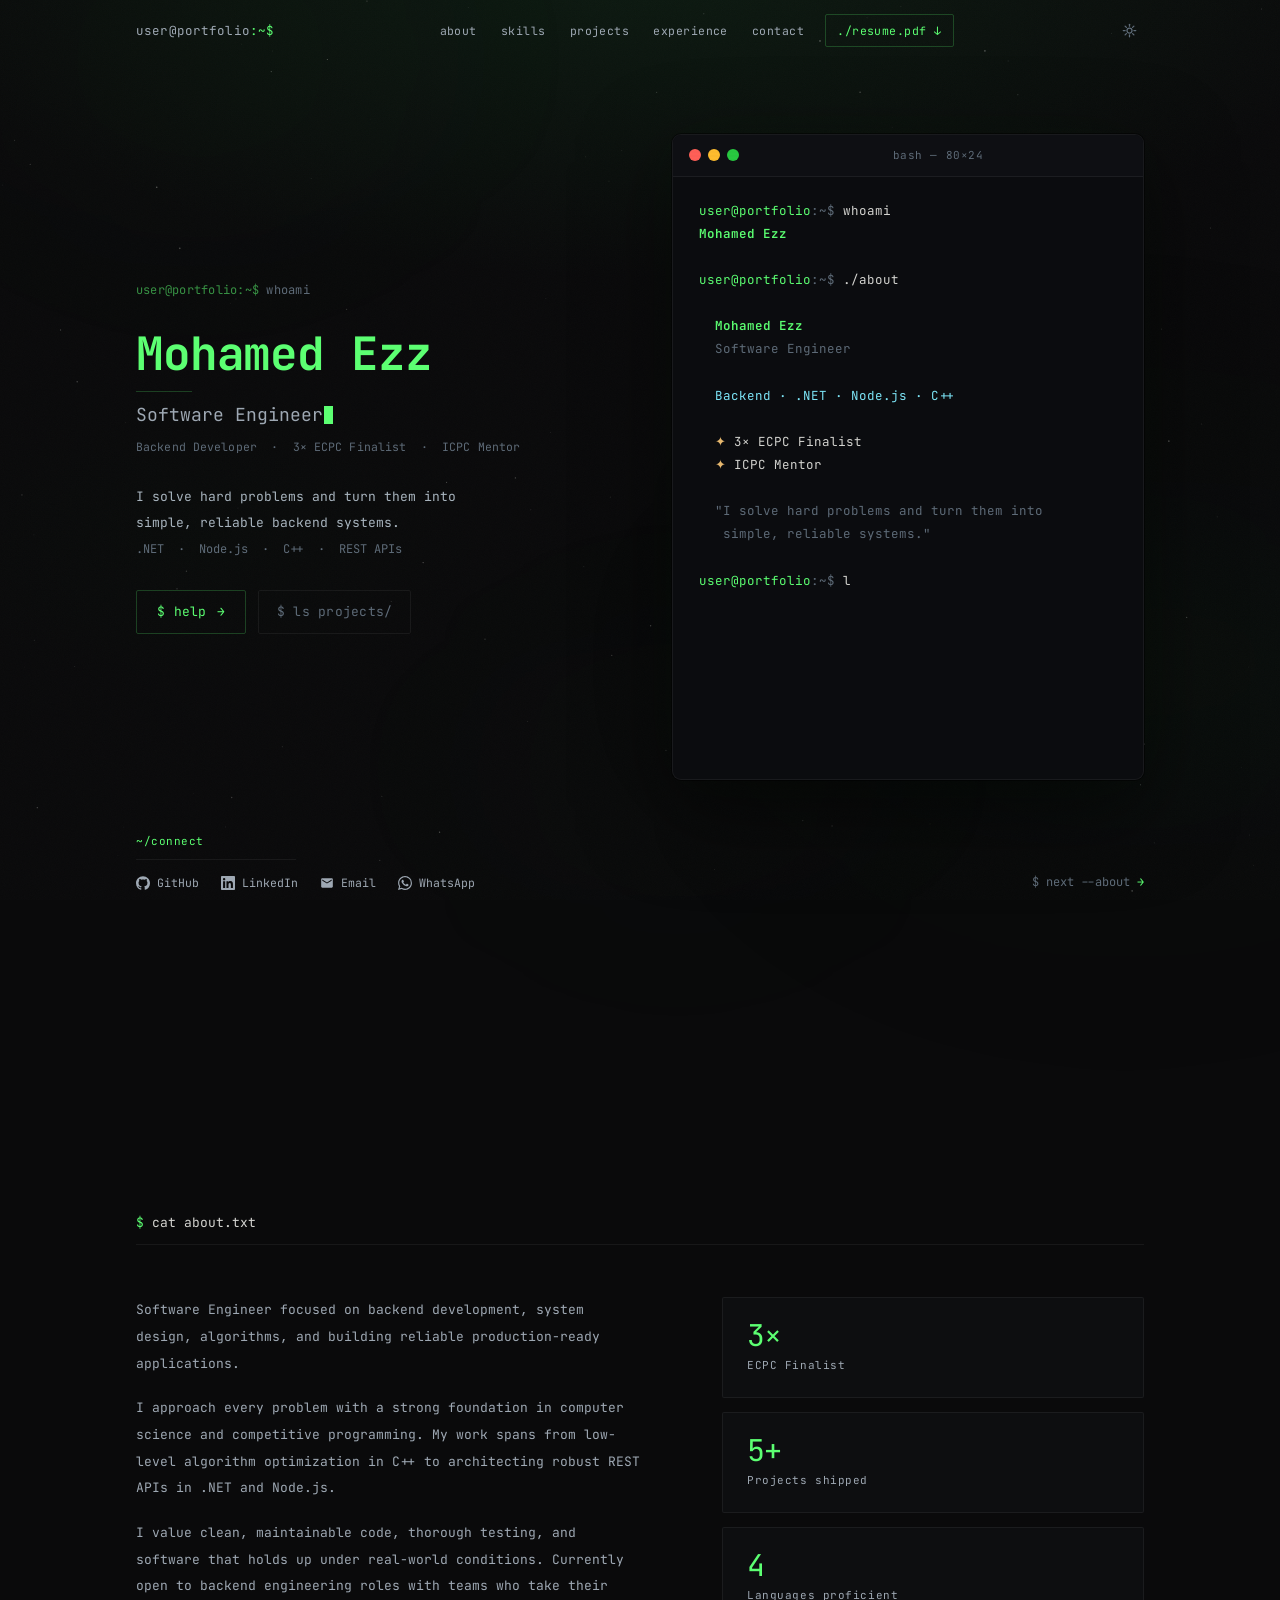
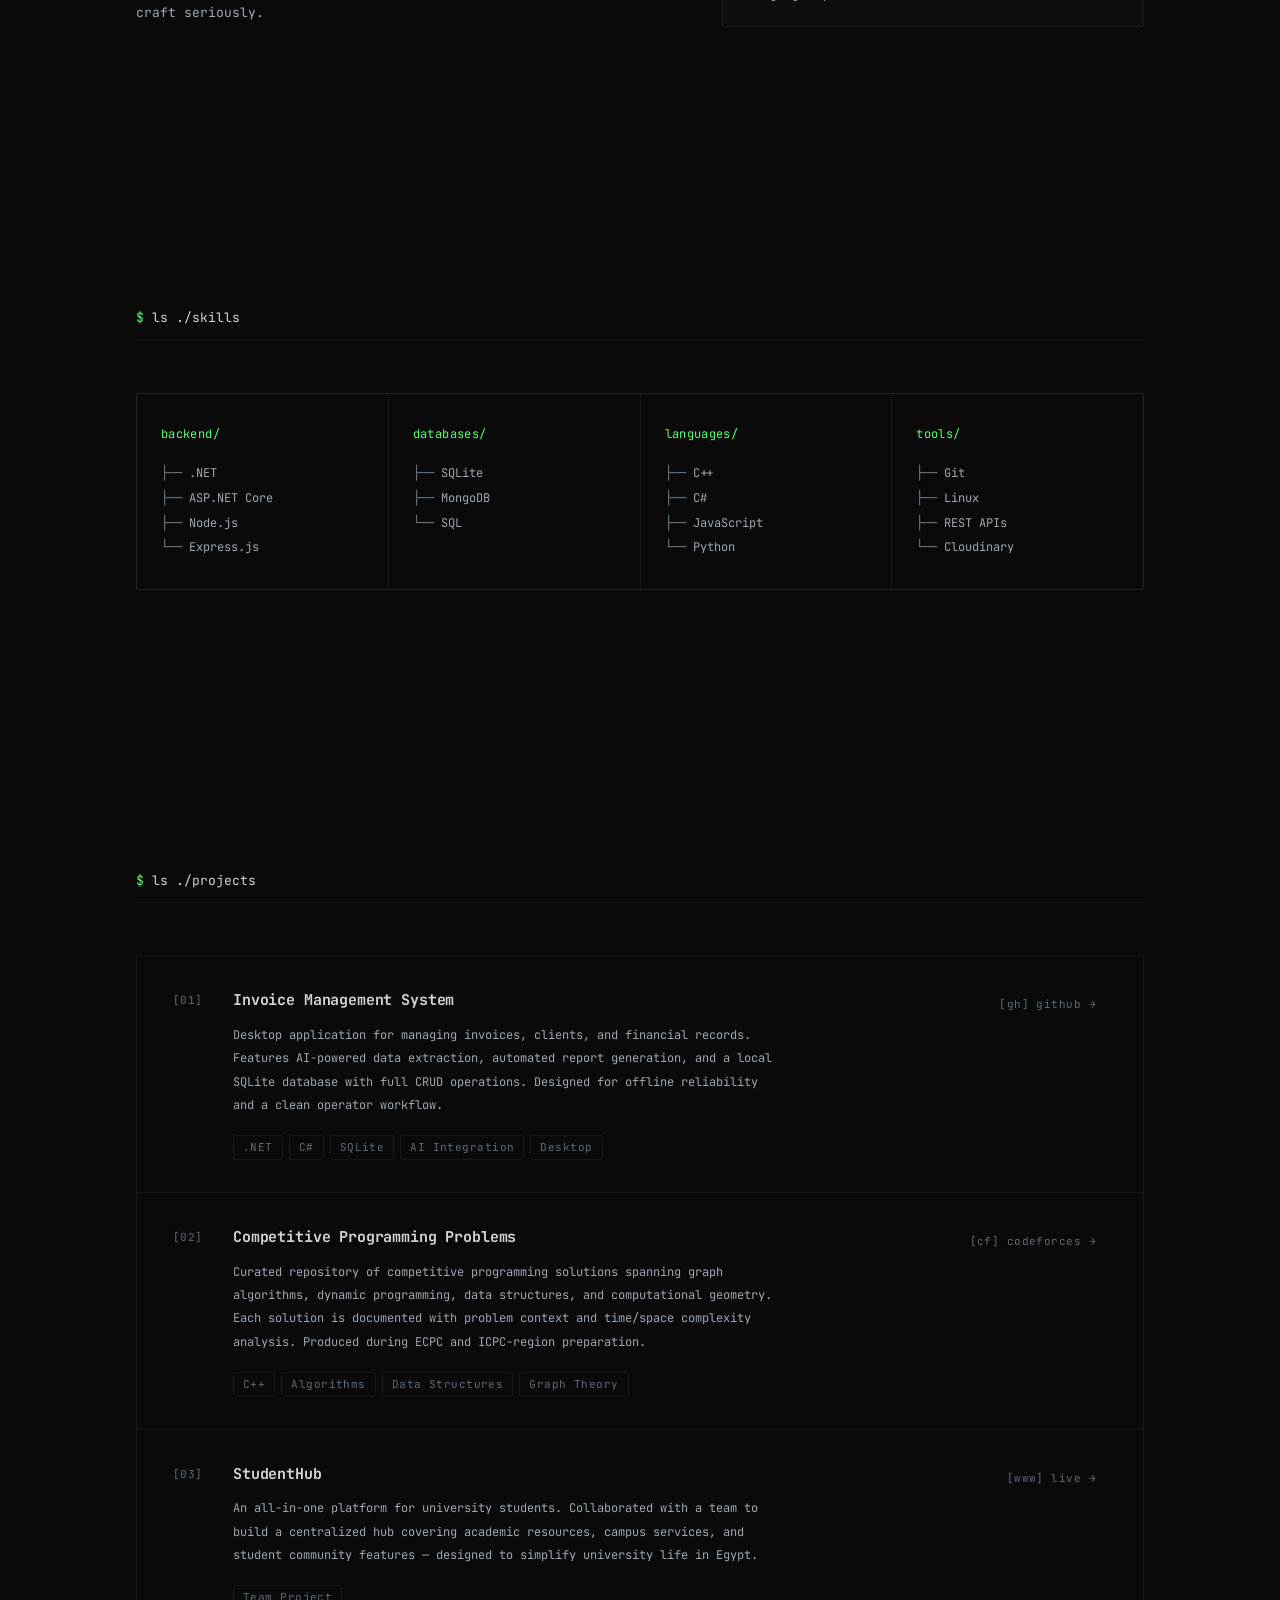
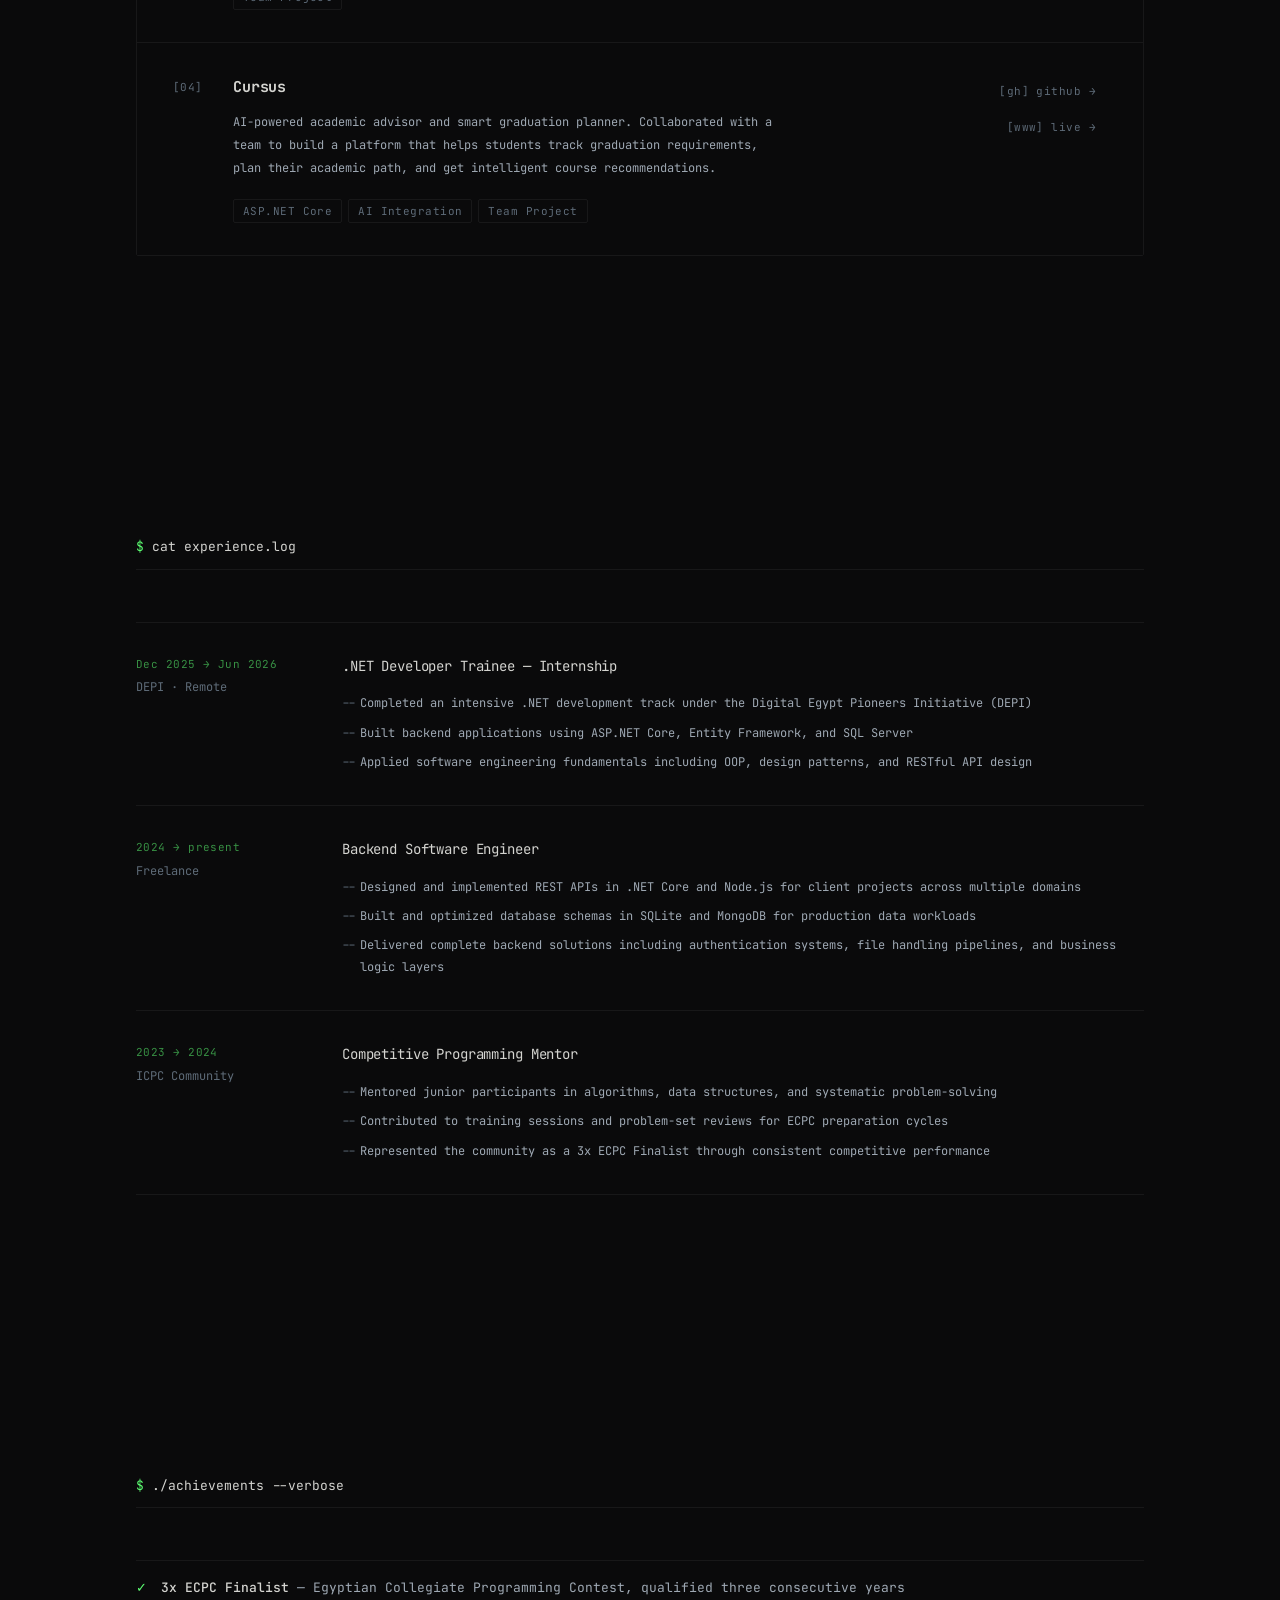
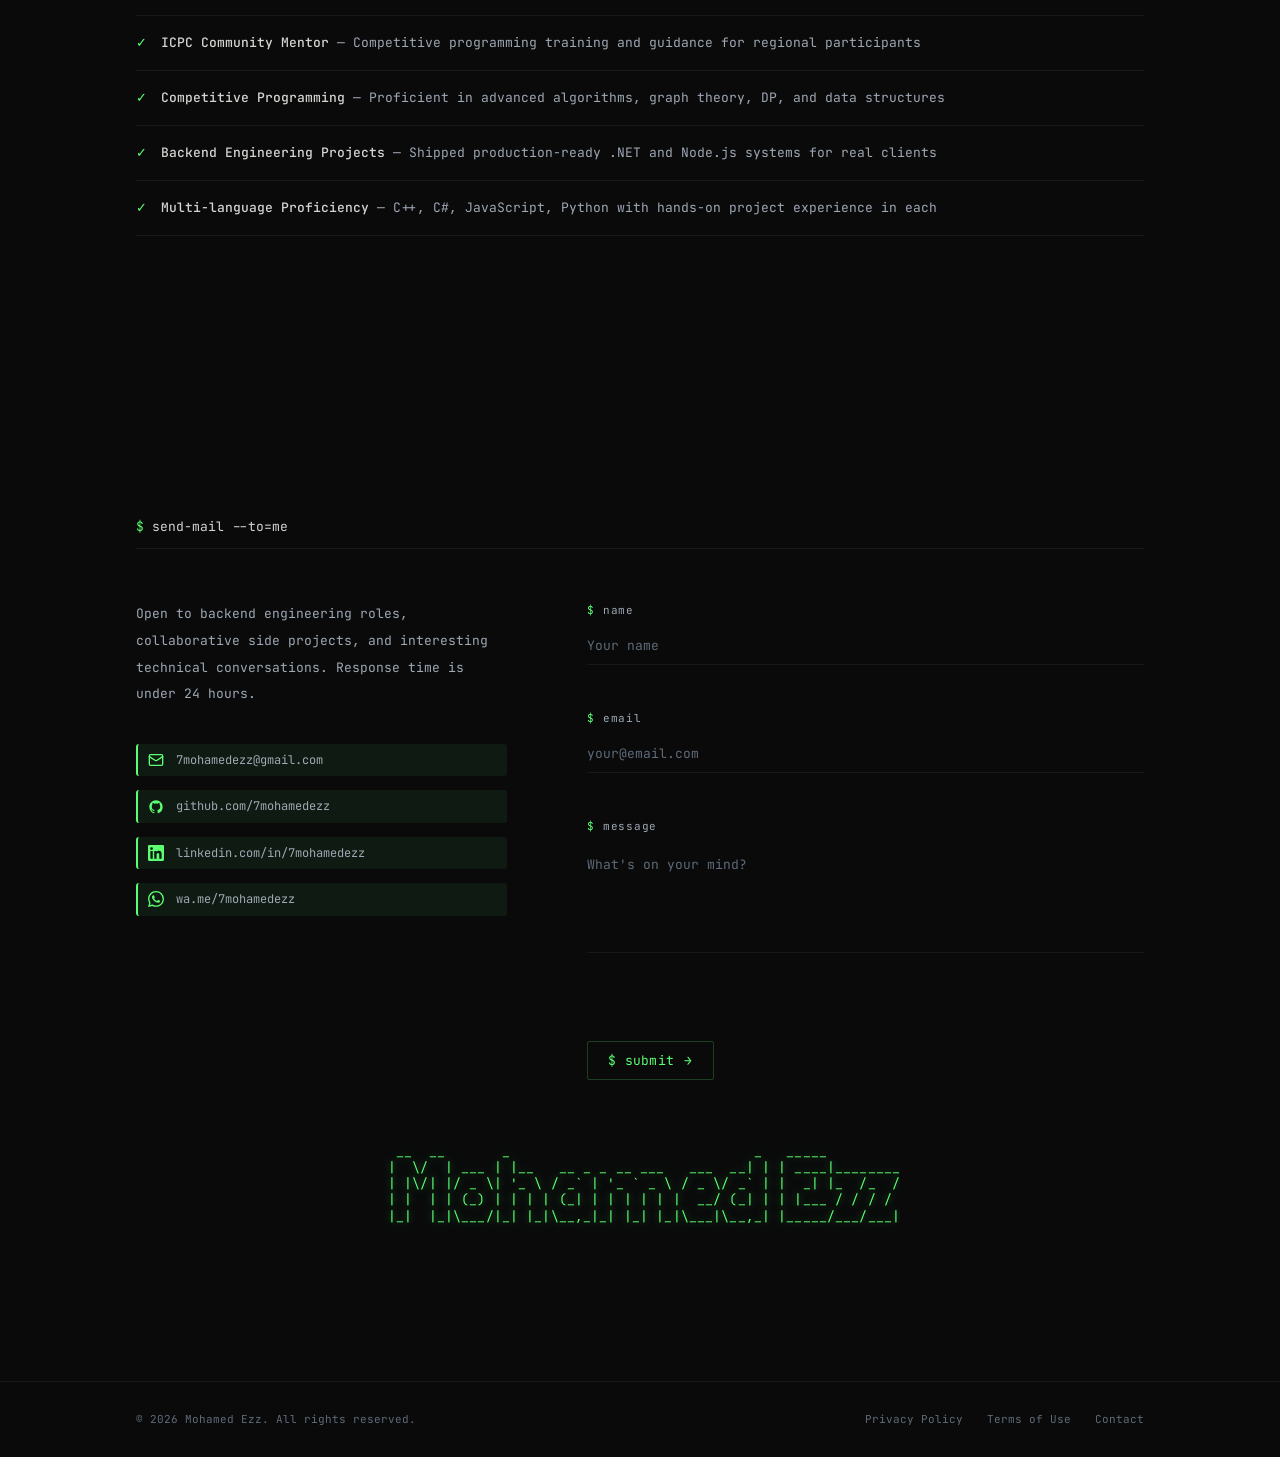
==== commit eebeeb6a: "refactor: update terminal component layout with interactive input capabilities" ====
--- a/index.html
+++ b/index.html
@@ -100,30 +100,32 @@
       <!-- Left — intro text -->
       <div class="hero-left">
 
-        <p class="hero-tagline">Welcome to my portfolio_</p>
+        <p class="hero-tagline"><span class="t-dim">user@portfolio</span><span class="t-dim">:~$</span> whoami</p>
 
         <div class="hero-name-block">
-          <p class="hero-greeting">
-            <span class="prompt-char">&gt;</span> Hi, I'm
-          </p>
           <h1 class="hero-name" id="hero-name">
             <span class="accent">Mohamed Ezz</span>
           </h1>
+          <div class="hero-rule" aria-hidden="true"></div>
           <p class="hero-role">
             Software Engineer<span class="cursor-block" aria-hidden="true"></span>
           </p>
+          <p class="hero-subtitle">Backend Developer &nbsp;·&nbsp; 3× ECPC Finalist &nbsp;·&nbsp; ICPC Mentor</p>
         </div>
 
         <p class="hero-desc">
-          I build scalable backend systems and solve complex problems.<br />
-          Specialized in .NET and Node.js with a focus on clean code,<br />
-          performance, and reliable software architecture.
+          I solve hard problems and turn them into<br />
+          simple, reliable backend systems.<br />
+          <span class="hero-desc-stack">.NET &nbsp;·&nbsp; Node.js &nbsp;·&nbsp; C++ &nbsp;·&nbsp; REST APIs</span>
         </p>
 
         <div class="hero-cta">
-          <a href="#projects" class="btn-terminal" aria-label="View projects">
-            <span>$ cat projects.json</span>
+          <a href="#about" class="btn-terminal" aria-label="Explore portfolio">
+            <span>$ help</span>
             <span class="btn-arrow" aria-hidden="true">&#8594;</span>
+          </a>
+          <a href="#projects" class="btn-ghost" aria-label="View projects">
+            <span>$ ls projects/</span>
           </a>
         </div>
 
--- a/style.css
+++ b/style.css
@@ -9,49 +9,51 @@
    ============================================================ */
 :root {
   /* Core palette */
-  --bg:              #0a0a0b;
-  --bg-surface:      #0d0e10;
-  --bg-elevated:     #111316;
+  --bg: #0a0a0b;
+  --bg-surface: #0d0e10;
+  --bg-elevated: #111316;
 
   /* Green accent */
-  --green:           #5cff72;
-  --green-dim:       rgba(92, 255, 114, 0.55);
-  --green-glow:      rgba(92, 255, 114, 0.07);
-  --green-glow-md:   rgba(92, 255, 114, 0.14);
-  --green-border:    rgba(92, 255, 114, 0.22);
+  --green: #5cff72;
+  --green-dim: rgba(92, 255, 114, 0.55);
+  --green-glow: rgba(92, 255, 114, 0.07);
+  --green-glow-md: rgba(92, 255, 114, 0.14);
+  --green-border: rgba(92, 255, 114, 0.22);
 
   /* Syntax colors (terminal) */
-  --syn-cyan:        #7ee8fa;
-  --syn-amber:       #e8b96f;
+  --syn-cyan: #7ee8fa;
+  --syn-amber: #e8b96f;
   --syn-muted-purple: #b8a4d8;
 
   /* Text */
-  --text:            #d4d4d0;
-  --text-dim:        #9ea8b3;
-  --text-muted:      #5e6b78;
+  --text: #d4d4d0;
+  --text-dim: #9ea8b3;
+  --text-muted: #5e6b78;
 
   /* Borders */
-  --border:          rgba(255, 255, 255, 0.06);
-  --border-hover:    rgba(255, 255, 255, 0.11);
+  --border: rgba(255, 255, 255, 0.06);
+  --border-hover: rgba(255, 255, 255, 0.11);
 
   /* Typography */
   --font-mono: 'JetBrains Mono', 'Fira Code', 'Cascadia Code', 'Consolas', monospace;
 
   /* Layout */
-  --nav-h:           62px;
-  --container-max:   1080px;
-  --section-pad:     140px;
+  --nav-h: 62px;
+  --container-max: 1080px;
+  --section-pad: 140px;
 
   /* Transitions */
-  --t-fast:  0.14s ease;
-  --t-base:  0.28s ease;
-  --t-slow:  0.55s ease;
+  --t-fast: 0.14s ease;
+  --t-base: 0.28s ease;
+  --t-slow: 0.55s ease;
 }
 
 /* ============================================================
    RESET & BASE
    ============================================================ */
-*, *::before, *::after {
+*,
+*::before,
+*::after {
   box-sizing: border-box;
   margin: 0;
   padding: 0;
@@ -80,14 +82,36 @@
 }
 
 /* Scrollbar */
-::-webkit-scrollbar          { width: 3px; }
-::-webkit-scrollbar-track    { background: var(--bg); }
-::-webkit-scrollbar-thumb    { background: var(--text-muted); border-radius: 2px; }
-::-webkit-scrollbar-thumb:hover { background: var(--green-dim); }
-
-a { color: inherit; text-decoration: none; }
-button { font-family: var(--font-mono); }
-img { display: block; max-width: 100%; }
+::-webkit-scrollbar {
+  width: 3px;
+}
+
+::-webkit-scrollbar-track {
+  background: var(--bg);
+}
+
+::-webkit-scrollbar-thumb {
+  background: var(--text-muted);
+  border-radius: 2px;
+}
+
+::-webkit-scrollbar-thumb:hover {
+  background: var(--green-dim);
+}
+
+a {
+  color: inherit;
+  text-decoration: none;
+}
+
+button {
+  font-family: var(--font-mono);
+}
+
+img {
+  display: block;
+  max-width: 100%;
+}
 
 /* ============================================================
    BACKGROUND SYSTEM
@@ -104,9 +128,9 @@
   inset: 0;
   z-index: -1;
   background:
-    radial-gradient(ellipse 90% 55% at 50% -5%,  rgba(18, 55, 28, 0.38) 0%, transparent 65%),
+    radial-gradient(ellipse 90% 55% at 50% -5%, rgba(18, 55, 28, 0.38) 0%, transparent 65%),
     radial-gradient(ellipse 50% 35% at 85% 75%, rgba(10, 28, 14, 0.22) 0%, transparent 55%),
-    radial-gradient(ellipse 40% 30% at 15% 60%, rgba(8,  22, 11, 0.15) 0%, transparent 55%),
+    radial-gradient(ellipse 40% 30% at 15% 60%, rgba(8, 22, 11, 0.15) 0%, transparent 55%),
     var(--bg);
 }
 
@@ -120,23 +144,29 @@
 }
 
 .bg-blob-1 {
-  width: 720px; height: 480px;
+  width: 720px;
+  height: 480px;
   background: radial-gradient(ellipse, rgba(92, 255, 114, 0.024) 0%, transparent 70%);
-  top: -180px; left: -160px;
+  top: -180px;
+  left: -160px;
   animation: blob-in 3s 0.4s forwards, blob-float-1 38s 3.4s ease-in-out infinite;
 }
 
 .bg-blob-2 {
-  width: 950px; height: 640px;
+  width: 950px;
+  height: 640px;
   background: radial-gradient(ellipse, rgba(14, 55, 24, 0.065) 0%, transparent 70%);
-  top: 38%; right: -320px;
+  top: 38%;
+  right: -320px;
   animation: blob-in 3s 0.9s forwards, blob-float-2 45s 3.9s ease-in-out infinite;
 }
 
 .bg-blob-3 {
-  width: 640px; height: 420px;
+  width: 640px;
+  height: 420px;
   background: radial-gradient(ellipse, rgba(92, 255, 114, 0.018) 0%, transparent 70%);
-  bottom: -80px; left: 28%;
+  bottom: -80px;
+  left: 28%;
   animation: blob-in 3s 1.4s forwards, blob-float-3 41s 4.4s ease-in-out infinite;
 }
 
@@ -173,7 +203,9 @@
    ============================================================ */
 #nav {
   position: fixed;
-  top: 0; left: 0; right: 0;
+  top: 0;
+  left: 0;
+  right: 0;
   height: var(--nav-h);
   z-index: 100;
   border-bottom: 1px solid transparent;
@@ -205,7 +237,10 @@
   user-select: none;
   white-space: nowrap;
 }
-.nav-logo .nl-host { color: var(--text-dim); }
+
+.nav-logo .nl-host {
+  color: var(--text-dim);
+}
 
 .nav-links {
   display: flex;
@@ -223,8 +258,11 @@
   transition: color var(--t-fast);
   border-radius: 2px;
 }
+
 .nav-links a:hover,
-.nav-links a.active { color: var(--green); }
+.nav-links a.active {
+  color: var(--green);
+}
 
 .nav-resume {
   color: var(--green) !important;
@@ -232,6 +270,7 @@
   margin-left: 8px;
   transition: background var(--t-fast), box-shadow var(--t-fast), border-color var(--t-fast) !important;
 }
+
 .nav-resume:hover {
   background: var(--green-glow) !important;
   box-shadow: 0 0 16px var(--green-glow-md);
@@ -252,18 +291,32 @@
   align-items: center;
   justify-content: center;
 }
-.nav-toggle:hover { color: var(--green); }
+
+.nav-toggle:hover {
+  color: var(--green);
+}
+
 .nav-toggle span {
   display: block;
-  width: 18px; height: 1.5px;
+  width: 18px;
+  height: 1.5px;
   background: currentColor;
   border-radius: 1px;
   transition: transform var(--t-base), opacity var(--t-base);
   transform-origin: center;
 }
-.nav-toggle[aria-expanded="true"] span:nth-child(1) { transform: translateY(5.5px) rotate(45deg); }
-.nav-toggle[aria-expanded="true"] span:nth-child(2) { opacity: 0; }
-.nav-toggle[aria-expanded="true"] span:nth-child(3) { transform: translateY(-5.5px) rotate(-45deg); }
+
+.nav-toggle[aria-expanded="true"] span:nth-child(1) {
+  transform: translateY(5.5px) rotate(45deg);
+}
+
+.nav-toggle[aria-expanded="true"] span:nth-child(2) {
+  opacity: 0;
+}
+
+.nav-toggle[aria-expanded="true"] span:nth-child(3) {
+  transform: translateY(-5.5px) rotate(-45deg);
+}
 
 /* ============================================================
    SECTION HEADER — terminal command style
@@ -279,8 +332,14 @@
   font-size: 13px;
   margin-bottom: 10px;
 }
-.section-cmd .s-prompt { color: var(--green); }
-.section-cmd .s-cmd    { color: var(--text); }
+
+.section-cmd .s-prompt {
+  color: var(--green);
+}
+
+.section-cmd .s-cmd {
+  color: var(--text);
+}
 
 .section-divider {
   height: 1px;
@@ -296,9 +355,11 @@
   border-radius: 9px;
   overflow: hidden;
   position: relative;
+  width: 472px;
+  height: 646.1px;
   box-shadow:
-    0 0 0 1px rgba(0,0,0,0.5),
-    0 28px 88px rgba(0,0,0,0.55),
+    0 0 0 1px rgba(0, 0, 0, 0.5),
+    0 28px 88px rgba(0, 0, 0, 0.55),
     0 0 64px rgba(92, 255, 114, 0.028);
 }
 
@@ -307,13 +368,11 @@
   content: '';
   position: absolute;
   inset: 0;
-  background: repeating-linear-gradient(
-    0deg,
-    transparent,
-    transparent 2px,
-    rgba(0,0,0,0.025) 2px,
-    rgba(0,0,0,0.025) 4px
-  );
+  background: repeating-linear-gradient(0deg,
+      transparent,
+      transparent 2px,
+      rgba(0, 0, 0, 0.025) 2px,
+      rgba(0, 0, 0, 0.025) 4px);
   pointer-events: none;
   z-index: 10;
   border-radius: 9px;
@@ -330,11 +389,28 @@
   user-select: none;
 }
 
-.terminal-dots { display: flex; gap: 7px; }
-.terminal-dot  { width: 12px; height: 12px; border-radius: 50%; }
-.dot-red    { background: #ff5f57; }
-.dot-yellow { background: #febc2e; }
-.dot-green-d { background: #28c840; }
+.terminal-dots {
+  display: flex;
+  gap: 7px;
+}
+
+.terminal-dot {
+  width: 12px;
+  height: 12px;
+  border-radius: 50%;
+}
+
+.dot-red {
+  background: #ff5f57;
+}
+
+.dot-yellow {
+  background: #febc2e;
+}
+
+.dot-green-d {
+  background: #28c840;
+}
 
 .terminal-title {
   flex: 1;
@@ -348,25 +424,117 @@
   padding: 22px 26px 26px;
   font-size: 12.5px;
   line-height: 1.85;
-  min-height: 320px;
-  overflow-x: auto;
+  height: calc(646.1px - 38px);
+  overflow-y: auto;
+  overflow-x: hidden;
 }
 
 /* Terminal syntax tokens */
-.t-prompt  { color: var(--green); }
-.t-path    { color: var(--green-dim); }
-.t-dim     { color: var(--text-muted); }
-.t-comment { color: var(--text-dim); }
-.t-string  { color: var(--syn-amber); }
-.t-builtin { color: var(--syn-cyan); }
-.t-var     { color: var(--syn-muted-purple); }
-.t-output  { color: var(--text); }
-.t-cmd     { color: var(--text); }
+.t-prompt {
+  color: var(--green);
+}
+
+.t-path {
+  color: var(--green-dim);
+}
+
+.t-dim {
+  color: var(--text-muted);
+}
+
+.t-comment {
+  color: var(--text-dim);
+}
+
+.t-string {
+  color: var(--syn-amber);
+}
+
+.t-builtin {
+  color: var(--syn-cyan);
+}
+
+.t-var {
+  color: var(--syn-muted-purple);
+}
+
+.t-output {
+  color: var(--text);
+}
+
+.t-cmd {
+  color: var(--text);
+}
+
+.t-green-b {
+  color: var(--green);
+  font-weight: 600;
+}
+
+.t-cyan {
+  color: var(--syn-cyan);
+}
+
+.t-amber {
+  color: var(--syn-amber);
+}
+
+.t-box {
+  color: rgba(92, 255, 114, 0.3);
+}
+
+.terminal-line.tl-box {
+  display: flex;
+  align-items: baseline;
+  white-space: nowrap;
+}
+
+.terminal-line.tl-box .t-box {
+  flex-shrink: 0;
+}
+
+.t-box-mid {
+  flex: 1;
+  white-space: nowrap;
+  overflow: hidden;
+}
+
+.t-ls {
+  display: inline-block;
+}
+
+.t-ls-dir {
+  color: var(--syn-cyan);
+  min-width: 16ch;
+  display: inline-block;
+}
 
 .terminal-line {
   display: block;
   white-space: pre;
   min-height: 1.85em;
+}
+
+/* Interactive terminal input */
+.terminal-input-line {
+  display: flex;
+  align-items: center;
+  white-space: normal;
+  min-height: 1.85em;
+}
+
+.terminal-input {
+  background: transparent;
+  border: none;
+  outline: none;
+  color: var(--text);
+  font-family: var(--font-mono);
+  font-size: inherit;
+  line-height: inherit;
+  caret-color: var(--green);
+  width: 100%;
+  padding: 0;
+  margin: 0;
 }
 
 /* Blinking cursor */
@@ -414,12 +582,15 @@
 }
 
 .hero-tagline {
-  font-size: 11px;
+  font-size: 12px;
   color: var(--text-muted);
-  letter-spacing: 0.12em;
-  text-transform: uppercase;
+  letter-spacing: 0.02em;
   opacity: 0;
   animation: fade-up 0.7s 0.25s forwards;
+}
+
+.hero-tagline .t-dim {
+  color: var(--green-dim);
 }
 
 .hero-name-block {
@@ -427,12 +598,12 @@
   animation: fade-up 0.7s 0.5s forwards;
 }
 
-.hero-greeting {
-  font-size: 13px;
-  color: var(--text-dim);
-  margin-bottom: 6px;
-}
-.hero-greeting .prompt-char { color: var(--green); }
+.hero-rule {
+  height: 1px;
+  width: 56px;
+  background: var(--green-border);
+  margin: 10px 0 8px;
+}
 
 .hero-name {
   font-size: clamp(26px, 3.8vw, 46px);
@@ -440,15 +611,25 @@
   letter-spacing: -0.025em;
   color: var(--text);
 }
-.hero-name .accent { color: var(--green); }
+
+.hero-name .accent {
+  color: var(--green);
+}
 
 .hero-role {
-  font-size: clamp(15px, 2.2vw, 20px);
+  font-size: clamp(14px, 2vw, 18px);
   color: var(--text-dim);
-  margin-top: 8px;
+  margin-top: 4px;
   display: flex;
   align-items: center;
   gap: 0;
+}
+
+.hero-subtitle {
+  font-size: 11.5px;
+  color: var(--text-muted);
+  margin-top: 6px;
+  letter-spacing: 0.01em;
 }
 
 .hero-desc {
@@ -460,9 +641,40 @@
   animation: fade-up 0.7s 0.8s forwards;
 }
 
+.hero-desc-stack {
+  color: var(--text-muted);
+  font-size: 12px;
+}
+
 .hero-cta {
+  display: flex;
+  align-items: center;
+  gap: 12px;
+  flex-wrap: wrap;
   opacity: 0;
   animation: fade-up 0.7s 1.0s forwards;
+}
+
+/* Ghost secondary CTA */
+.btn-ghost {
+  display: inline-flex;
+  align-items: center;
+  gap: 8px;
+  padding: 10px 18px;
+  border: 1px solid var(--border);
+  background: transparent;
+  color: var(--text-muted);
+  font-family: var(--font-mono);
+  font-size: 13px;
+  cursor: pointer;
+  border-radius: 2px;
+  transition: color var(--t-fast), border-color var(--t-fast);
+  letter-spacing: 0.02em;
+}
+
+.btn-ghost:hover {
+  color: var(--text);
+  border-color: var(--border-hover);
 }
 
 /* Terminal-style CTA button */
@@ -481,13 +693,20 @@
   transition: background var(--t-fast), box-shadow var(--t-fast), border-color var(--t-fast);
   letter-spacing: 0.02em;
 }
+
 .btn-terminal:hover {
   background: var(--green-glow);
   box-shadow: 0 0 22px var(--green-glow-md), inset 0 0 10px var(--green-glow);
   border-color: rgba(92, 255, 114, 0.48);
 }
-.btn-arrow { transition: transform var(--t-fast); }
-.btn-terminal:hover .btn-arrow { transform: translateX(4px); }
+
+.btn-arrow {
+  transition: transform var(--t-fast);
+}
+
+.btn-terminal:hover .btn-arrow {
+  transform: translateX(4px);
+}
 
 /* Hero right — terminal */
 .hero-right {
@@ -538,8 +757,17 @@
   color: var(--text-dim);
   transition: color var(--t-fast);
 }
-.social-link:hover { color: var(--green); }
-.social-link svg { width: 14px; height: 14px; fill: currentColor; flex-shrink: 0; }
+
+.social-link:hover {
+  color: var(--green);
+}
+
+.social-link svg {
+  width: 14px;
+  height: 14px;
+  fill: currentColor;
+  flex-shrink: 0;
+}
 
 .hero-next {
   font-size: 12px;
@@ -549,8 +777,14 @@
   opacity: 0;
   animation: fade-up 0.7s 1.3s forwards;
 }
-.hero-next:hover { color: var(--green); }
-.hero-next .arrow { color: var(--green); }
+
+.hero-next:hover {
+  color: var(--green);
+}
+
+.hero-next .arrow {
+  color: var(--green);
+}
 
 /* ============================================================
    REVEAL — IntersectionObserver animations
@@ -560,14 +794,27 @@
   transform: translateY(18px);
   transition: opacity var(--t-slow), transform var(--t-slow);
 }
+
 .reveal.visible {
   opacity: 1;
   transform: translateY(0);
 }
-.reveal-d1 { transition-delay: 0.10s; }
-.reveal-d2 { transition-delay: 0.20s; }
-.reveal-d3 { transition-delay: 0.30s; }
-.reveal-d4 { transition-delay: 0.40s; }
+
+.reveal-d1 {
+  transition-delay: 0.10s;
+}
+
+.reveal-d2 {
+  transition-delay: 0.20s;
+}
+
+.reveal-d3 {
+  transition-delay: 0.30s;
+}
+
+.reveal-d4 {
+  transition-delay: 0.40s;
+}
 
 /* ============================================================
    ABOUT SECTION
@@ -585,7 +832,10 @@
   line-height: 2.05;
   margin-bottom: 18px;
 }
-.about-text p:last-child { margin-bottom: 0; }
+
+.about-text p:last-child {
+  margin-bottom: 0;
+}
 
 .about-stats {
   display: flex;
@@ -600,6 +850,7 @@
   border-radius: 2px;
   transition: border-color var(--t-base), background var(--t-base);
 }
+
 .stat-item:hover {
   border-color: var(--green-border);
   background: var(--bg-elevated);
@@ -611,6 +862,7 @@
   letter-spacing: -0.03em;
   line-height: 1;
 }
+
 .stat-label {
   font-size: 11px;
   color: var(--text-dim);
@@ -636,7 +888,10 @@
   padding: 30px 24px;
   transition: background var(--t-base);
 }
-.skill-category:hover { background: var(--bg-surface); }
+
+.skill-category:hover {
+  background: var(--bg-surface);
+}
 
 .skill-cat-title {
   font-size: 12px;
@@ -661,8 +916,15 @@
   transition: color var(--t-fast);
   cursor: default;
 }
-.skill-item:hover { color: var(--text); }
-.skill-branch { color: var(--text-muted); flex-shrink: 0; }
+
+.skill-item:hover {
+  color: var(--text);
+}
+
+.skill-branch {
+  color: var(--text-muted);
+  flex-shrink: 0;
+}
 
 /* ============================================================
    PROJECTS SECTION
@@ -687,8 +949,14 @@
   transition: background var(--t-base);
   cursor: default;
 }
-.project-item:last-child { border-bottom: none; }
-.project-item:hover { background: var(--bg-surface); }
+
+.project-item:last-child {
+  border-bottom: none;
+}
+
+.project-item:hover {
+  background: var(--bg-surface);
+}
 
 .proj-index {
   font-size: 11px;
@@ -704,7 +972,10 @@
   letter-spacing: -0.01em;
   transition: color var(--t-fast);
 }
-.project-item:hover .proj-name { color: var(--green); }
+
+.project-item:hover .proj-name {
+  color: var(--green);
+}
 
 .proj-desc {
   font-size: 12px;
@@ -729,6 +1000,7 @@
   letter-spacing: 0.04em;
   transition: color var(--t-fast), border-color var(--t-fast);
 }
+
 .project-item:hover .proj-tag {
   color: var(--text-dim);
   border-color: var(--border-hover);
@@ -753,6 +1025,7 @@
   white-space: nowrap;
   letter-spacing: 0.04em;
 }
+
 .proj-link:hover {
   color: var(--green);
   border-color: var(--green-border);
@@ -774,7 +1047,10 @@
   padding: 32px 0;
   border-bottom: 1px solid var(--border);
 }
-.exp-entry:first-child { border-top: 1px solid var(--border); }
+
+.exp-entry:first-child {
+  border-top: 1px solid var(--border);
+}
 
 .exp-date {
   font-size: 11px;
@@ -782,6 +1058,7 @@
   letter-spacing: 0.04em;
   margin-bottom: 4px;
 }
+
 .exp-company {
   font-size: 12px;
   color: var(--text-muted);
@@ -800,6 +1077,7 @@
   flex-direction: column;
   gap: 7px;
 }
+
 .exp-bullets li {
   font-size: 12px;
   color: var(--text-dim);
@@ -807,6 +1085,7 @@
   padding-left: 18px;
   position: relative;
 }
+
 .exp-bullets li::before {
   content: '--';
   position: absolute;
@@ -833,13 +1112,33 @@
   transform: translateX(-12px);
   transition: opacity 0.38s ease, transform 0.38s ease, color var(--t-fast);
 }
-.achv-line:first-child { border-top: 1px solid var(--border); }
-.achv-line.visible { opacity: 1; transform: translateX(0); }
-.achv-line:hover .achv-text { color: var(--text); }
-
-.achv-check { color: var(--green); flex-shrink: 0; }
-.achv-text  { color: var(--text-dim); }
-.achv-text strong { color: var(--text); font-weight: 500; }
+
+.achv-line:first-child {
+  border-top: 1px solid var(--border);
+}
+
+.achv-line.visible {
+  opacity: 1;
+  transform: translateX(0);
+}
+
+.achv-line:hover .achv-text {
+  color: var(--text);
+}
+
+.achv-check {
+  color: var(--green);
+  flex-shrink: 0;
+}
+
+.achv-text {
+  color: var(--text-dim);
+}
+
+.achv-text strong {
+  color: var(--text);
+  font-weight: 500;
+}
 
 /* ============================================================
    CONTACT SECTION
@@ -863,12 +1162,14 @@
   flex-direction: column;
   gap: 14px;
 }
+
 .contact-row {
   display: flex;
   align-items: center;
   gap: 12px;
   font-size: 12px;
 }
+
 .contact-lbl {
   color: var(--green-dim);
   display: flex;
@@ -876,12 +1177,19 @@
   justify-content: center;
   flex-shrink: 0;
 }
-.contact-lbl svg { color: var(--green); }
+
+.contact-lbl svg {
+  color: var(--green);
+}
+
 .contact-row a {
   color: var(--text-dim);
   transition: color var(--t-fast);
 }
-.contact-row a:hover { color: var(--green); }
+
+.contact-row a:hover {
+  color: var(--green);
+}
 
 .contact-row.highlight {
   color: var(--green);
@@ -891,8 +1199,15 @@
   border-radius: 3px;
   transition: transform var(--t-fast), background var(--t-fast), box-shadow var(--t-fast), border-left-color var(--t-fast);
 }
-.contact-row.highlight .contact-lbl { color: var(--green-dim); }
-.contact-row.highlight a:hover { color: var(--green); }
+
+.contact-row.highlight .contact-lbl {
+  color: var(--green-dim);
+}
+
+.contact-row.highlight a:hover {
+  color: var(--green);
+}
+
 .contact-row.highlight:hover {
   background: var(--green-glow-md);
   border-left-color: var(--green);
@@ -907,14 +1222,21 @@
   gap: 22px;
 }
 
-.form-field { display: flex; flex-direction: column; gap: 7px; }
+.form-field {
+  display: flex;
+  flex-direction: column;
+  gap: 7px;
+}
 
 .form-label {
   font-size: 11px;
   color: var(--text-dim);
   letter-spacing: 0.07em;
 }
-.form-label .f-prompt { color: var(--green); }
+
+.form-label .f-prompt {
+  color: var(--green);
+}
 
 .form-input,
 .form-textarea {
@@ -930,11 +1252,21 @@
   resize: none;
   width: 100%;
 }
+
 .form-input::placeholder,
-.form-textarea::placeholder { color: #5e6b78; }
+.form-textarea::placeholder {
+  color: #5e6b78;
+}
+
 .form-input:focus,
-.form-textarea:focus { border-bottom-color: var(--green); }
-.form-textarea { height: 110px; line-height: 1.85; }
+.form-textarea:focus {
+  border-bottom-color: var(--green);
+}
+
+.form-textarea {
+  height: 110px;
+  line-height: 1.85;
+}
 
 /* Validation error states */
 .form-input.error,
@@ -956,7 +1288,9 @@
   color: var(--green);
 }
 
-.form-submit { margin-top: 4px; }
+.form-submit {
+  margin-top: 4px;
+}
 
 /* ============================================================
    FOOTER
@@ -981,13 +1315,20 @@
   color: var(--text-muted);
 }
 
-.footer-links { display: flex; gap: 24px; }
+.footer-links {
+  display: flex;
+  gap: 24px;
+}
+
 .footer-links a {
   font-size: 11px;
   color: var(--text-muted);
   transition: color var(--t-fast);
 }
-.footer-links a:hover { color: var(--text-dim); }
+
+.footer-links a:hover {
+  color: var(--text-dim);
+}
 
 /* ============================================================
    LIGHT MODE EASTER EGG
@@ -1007,11 +1348,17 @@
   transition: color var(--t-fast), background var(--t-fast);
   flex-shrink: 0;
 }
+
 .lm-btn:hover {
   color: var(--syn-amber);
   background: rgba(232, 185, 111, 0.07);
 }
-.lm-btn svg { width: 15px; height: 15px; stroke: currentColor; }
+
+.lm-btn svg {
+  width: 15px;
+  height: 15px;
+  stroke: currentColor;
+}
 
 /* Toast */
 #lm-toast {
@@ -1026,28 +1373,45 @@
   border-radius: 3px;
   padding: 16px 40px 16px 18px;
   box-shadow:
-    0 8px 40px rgba(0,0,0,0.55),
+    0 8px 40px rgba(0, 0, 0, 0.55),
     0 0 24px rgba(255, 95, 87, 0.06);
   transform: translateX(calc(100% + 36px));
   opacity: 0;
-  transition: transform 0.32s cubic-bezier(0.22,1,0.36,1),
-              opacity  0.32s ease;
+  transition: transform 0.32s cubic-bezier(0.22, 1, 0.36, 1),
+    opacity 0.32s ease;
   pointer-events: none;
 }
+
 #lm-toast.show {
   transform: translateX(0);
   opacity: 1;
   pointer-events: auto;
 }
+
 .toast-cmd {
   font-size: 11px;
   color: var(--text-muted);
   margin-bottom: 8px;
 }
-.toast-cmd .t-prompt { color: var(--green); }
-.toast-body { font-size: 12.5px; line-height: 1.7; }
-.toast-err  { color: #ff5f57; margin-right: 6px; }
-.toast-msg  { color: var(--text); }
+
+.toast-cmd .t-prompt {
+  color: var(--green);
+}
+
+.toast-body {
+  font-size: 12.5px;
+  line-height: 1.7;
+}
+
+.toast-err {
+  color: #ff5f57;
+  margin-right: 6px;
+}
+
+.toast-msg {
+  color: var(--text);
+}
+
 .toast-close {
   position: absolute;
   top: 10px;
@@ -1062,60 +1426,134 @@
   padding: 2px 4px;
   transition: color var(--t-fast);
 }
-.toast-close:hover { color: #ff5f57; }
+
+.toast-close:hover {
+  color: #ff5f57;
+}
 
 /* ============================================================
    KEYFRAME ANIMATIONS
    ============================================================ */
 @keyframes blink {
-  0%, 100% { opacity: 1; }
-  50%       { opacity: 0; }
+
+  0%,
+  100% {
+    opacity: 1;
+  }
+
+  50% {
+    opacity: 0;
+  }
 }
 
 @keyframes fade-up {
-  from { opacity: 0; transform: translateY(14px); }
-  to   { opacity: 1; transform: translateY(0); }
+  from {
+    opacity: 0;
+    transform: translateY(14px);
+  }
+
+  to {
+    opacity: 1;
+    transform: translateY(0);
+  }
 }
 
 @keyframes fade-left {
-  from { opacity: 0; transform: translateX(18px); }
-  to   { opacity: 1; transform: translateX(0); }
+  from {
+    opacity: 0;
+    transform: translateX(18px);
+  }
+
+  to {
+    opacity: 1;
+    transform: translateX(0);
+  }
 }
 
 @keyframes blob-in {
-  from { opacity: 0; }
-  to   { opacity: 1; }
+  from {
+    opacity: 0;
+  }
+
+  to {
+    opacity: 1;
+  }
 }
 
 @keyframes blob-float-1 {
-  0%, 100% { transform: translate(0px,  0px);  }
-  33%       { transform: translate(45px, 32px); }
-  66%       { transform: translate(-18px, 22px); }
+
+  0%,
+  100% {
+    transform: translate(0px, 0px);
+  }
+
+  33% {
+    transform: translate(45px, 32px);
+  }
+
+  66% {
+    transform: translate(-18px, 22px);
+  }
 }
 
 @keyframes blob-float-2 {
-  0%, 100% { transform: translate(0px,  0px);   }
-  33%       { transform: translate(-52px, -24px); }
-  66%       { transform: translate(28px, -38px);  }
+
+  0%,
+  100% {
+    transform: translate(0px, 0px);
+  }
+
+  33% {
+    transform: translate(-52px, -24px);
+  }
+
+  66% {
+    transform: translate(28px, -38px);
+  }
 }
 
 @keyframes blob-float-3 {
-  0%, 100% { transform: translate(0px, 0px);   }
-  50%       { transform: translate(22px, -28px); }
+
+  0%,
+  100% {
+    transform: translate(0px, 0px);
+  }
+
+  50% {
+    transform: translate(22px, -28px);
+  }
 }
 
 /* ============================================================
    RESPONSIVE BREAKPOINTS
    ============================================================ */
 @media (max-width: 1024px) {
-  :root { --section-pad: 100px; }
-
-  .hero-content { grid-template-columns: 1fr; gap: 0; }
-  .hero-right   { display: none; }
-
-  #about .about-content  { grid-template-columns: 1fr; gap: 50px; }
-  #skills .skills-grid   { grid-template-columns: repeat(2, 1fr); }
-  #contact .contact-layout { grid-template-columns: 1fr; gap: 52px; }
+  :root {
+    --section-pad: 100px;
+  }
+
+  .hero-content {
+    grid-template-columns: 1fr;
+    gap: 0;
+  }
+
+  .hero-right {
+    display: none;
+  }
+
+  #about .about-content {
+    grid-template-columns: 1fr;
+    gap: 50px;
+  }
+
+  #skills .skills-grid {
+    grid-template-columns: repeat(2, 1fr);
+  }
+
+  #contact .contact-layout {
+    grid-template-columns: 1fr;
+    gap: 52px;
+  }
 
   .exp-entry {
     grid-template-columns: 140px 1fr;
@@ -1126,18 +1564,31 @@
 @media (max-width: 768px) {
   :root {
     --section-pad: 80px;
-    --nav-h:       56px;
-  }
-
-  .container, .nav-inner { padding-left: 20px; padding-right: 20px; }
-  .hero-content { padding-left: 20px; padding-right: 20px; }
-  .hero-bottom  { padding-left: 20px; padding-right: 20px; }
+    --nav-h: 56px;
+  }
+
+  .container,
+  .nav-inner {
+    padding-left: 20px;
+    padding-right: 20px;
+  }
+
+  .hero-content {
+    padding-left: 20px;
+    padding-right: 20px;
+  }
+
+  .hero-bottom {
+    padding-left: 20px;
+    padding-right: 20px;
+  }
 
   /* Mobile nav drawer */
   .nav-links {
     position: fixed;
     top: var(--nav-h);
-    left: 0; right: 0;
+    left: 0;
+    right: 0;
     flex-direction: column;
     align-items: stretch;
     background: rgba(10, 10, 11, 0.97);
@@ -1151,35 +1602,85 @@
     pointer-events: none;
     transition: transform var(--t-base), opacity var(--t-base);
   }
+
   .nav-links.open {
     transform: translateY(0);
     opacity: 1;
     pointer-events: auto;
   }
-  .nav-links a { padding: 10px 16px; font-size: 13px; }
-  .nav-resume  { margin-left: 0 !important; margin-top: 8px; }
-
-  .nav-toggle  { display: flex; }
-
-  #skills .skills-grid { grid-template-columns: 1fr; }
-
-  .project-item { grid-template-columns: 1fr; gap: 14px; }
-  .proj-index   { display: none; }
-  .proj-links   { flex-direction: row; align-items: flex-start; }
-
-  .exp-entry { grid-template-columns: 1fr; gap: 10px; }
-
-  .hero-bottom  { flex-direction: column; align-items: flex-start; gap: 22px; }
-  .footer-inner { flex-direction: column; align-items: flex-start; gap: 12px; }
+
+  .nav-links a {
+    padding: 10px 16px;
+    font-size: 13px;
+  }
+
+  .nav-resume {
+    margin-left: 0 !important;
+    margin-top: 8px;
+  }
+
+  .nav-toggle {
+    display: flex;
+  }
+
+  #skills .skills-grid {
+    grid-template-columns: 1fr;
+  }
+
+  .project-item {
+    grid-template-columns: 1fr;
+    gap: 14px;
+  }
+
+  .proj-index {
+    display: none;
+  }
+
+  .proj-links {
+    flex-direction: row;
+    align-items: flex-start;
+  }
+
+  .exp-entry {
+    grid-template-columns: 1fr;
+    gap: 10px;
+  }
+
+  .hero-bottom {
+    flex-direction: column;
+    align-items: flex-start;
+    gap: 22px;
+  }
+
+  .footer-inner {
+    flex-direction: column;
+    align-items: flex-start;
+    gap: 12px;
+  }
 }
 
 
 @media (max-width: 480px) {
-  :root { --section-pad: 64px; }
-  .terminal-body { padding: 16px 18px; font-size: 12px; }
-  .hero-name     { font-size: 24px; }
-  .hero-role     { font-size: 14px; }
-  .hero-desc     { font-size: 12.5px; }
+  :root {
+    --section-pad: 64px;
+  }
+
+  .terminal-body {
+    padding: 16px 18px;
+    font-size: 12px;
+  }
+
+  .hero-name {
+    font-size: 24px;
+  }
+
+  .hero-role {
+    font-size: 14px;
+  }
+
+  .hero-desc {
+    font-size: 12.5px;
+  }
 }
 
 /* ============================================================
@@ -1198,7 +1699,7 @@
   line-height: 1.25;
   color: var(--green);
   text-shadow:
-    0 0 8px  rgba(92, 255, 114, 0.55),
+    0 0 8px rgba(92, 255, 114, 0.55),
     0 0 20px rgba(92, 255, 114, 0.25);
   margin: 0;
   white-space: pre;
@@ -1212,19 +1713,40 @@
   user-select: none;
 }
 
-.ascii-name::-webkit-scrollbar { display: none; }
+.ascii-name::-webkit-scrollbar {
+  display: none;
+}
 
 @keyframes ascii-flicker {
-  0%, 100% { opacity: 1; }
-  92%       { opacity: 1; }
-  93%       { opacity: 0.7; }
-  94%       { opacity: 1; }
-  96%       { opacity: 0.85; }
-  97%       { opacity: 1; }
+
+  0%,
+  100% {
+    opacity: 1;
+  }
+
+  92% {
+    opacity: 1;
+  }
+
+  93% {
+    opacity: 0.7;
+  }
+
+  94% {
+    opacity: 1;
+  }
+
+  96% {
+    opacity: 0.85;
+  }
+
+  97% {
+    opacity: 1;
+  }
 }
 
 @media (max-width: 600px) {
-  .ascii-name { font-size: 6.5px; }
-}
-
-
+  .ascii-name {
+    font-size: 6.5px;
+  }
+}
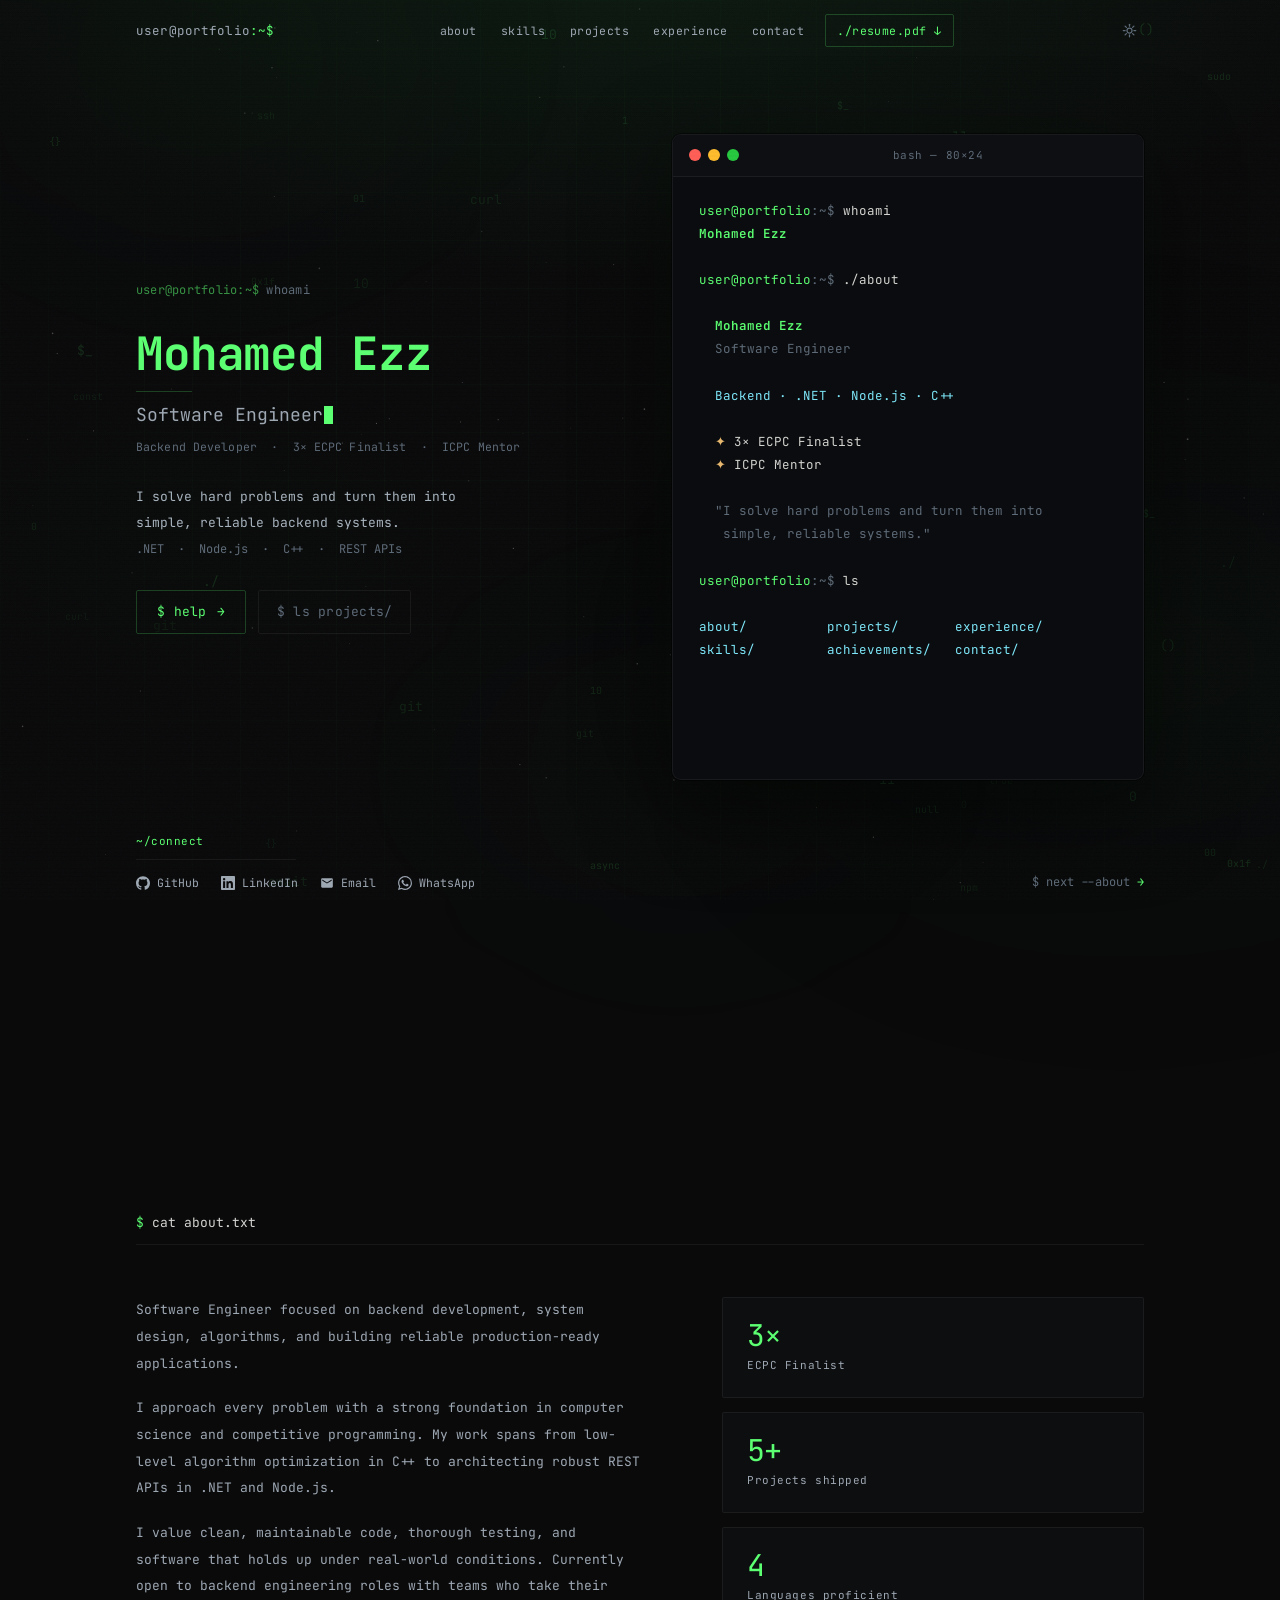
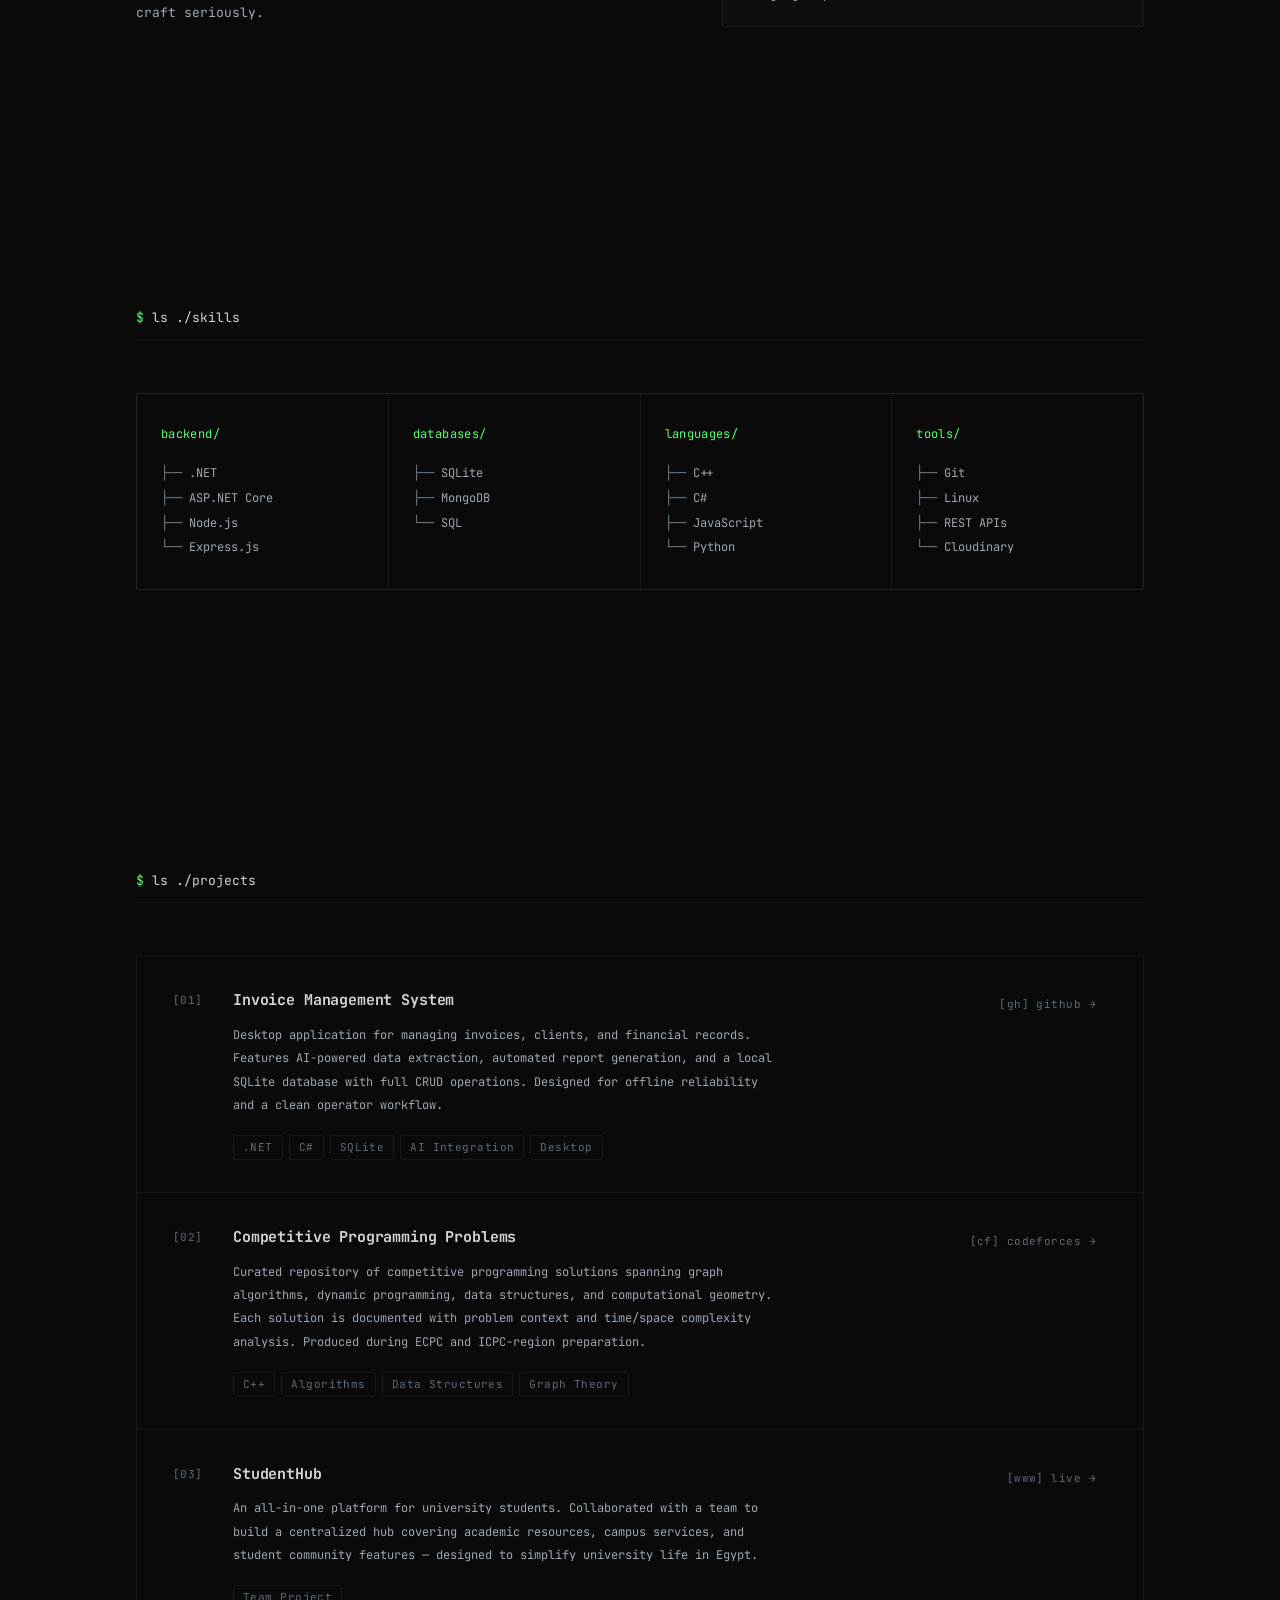
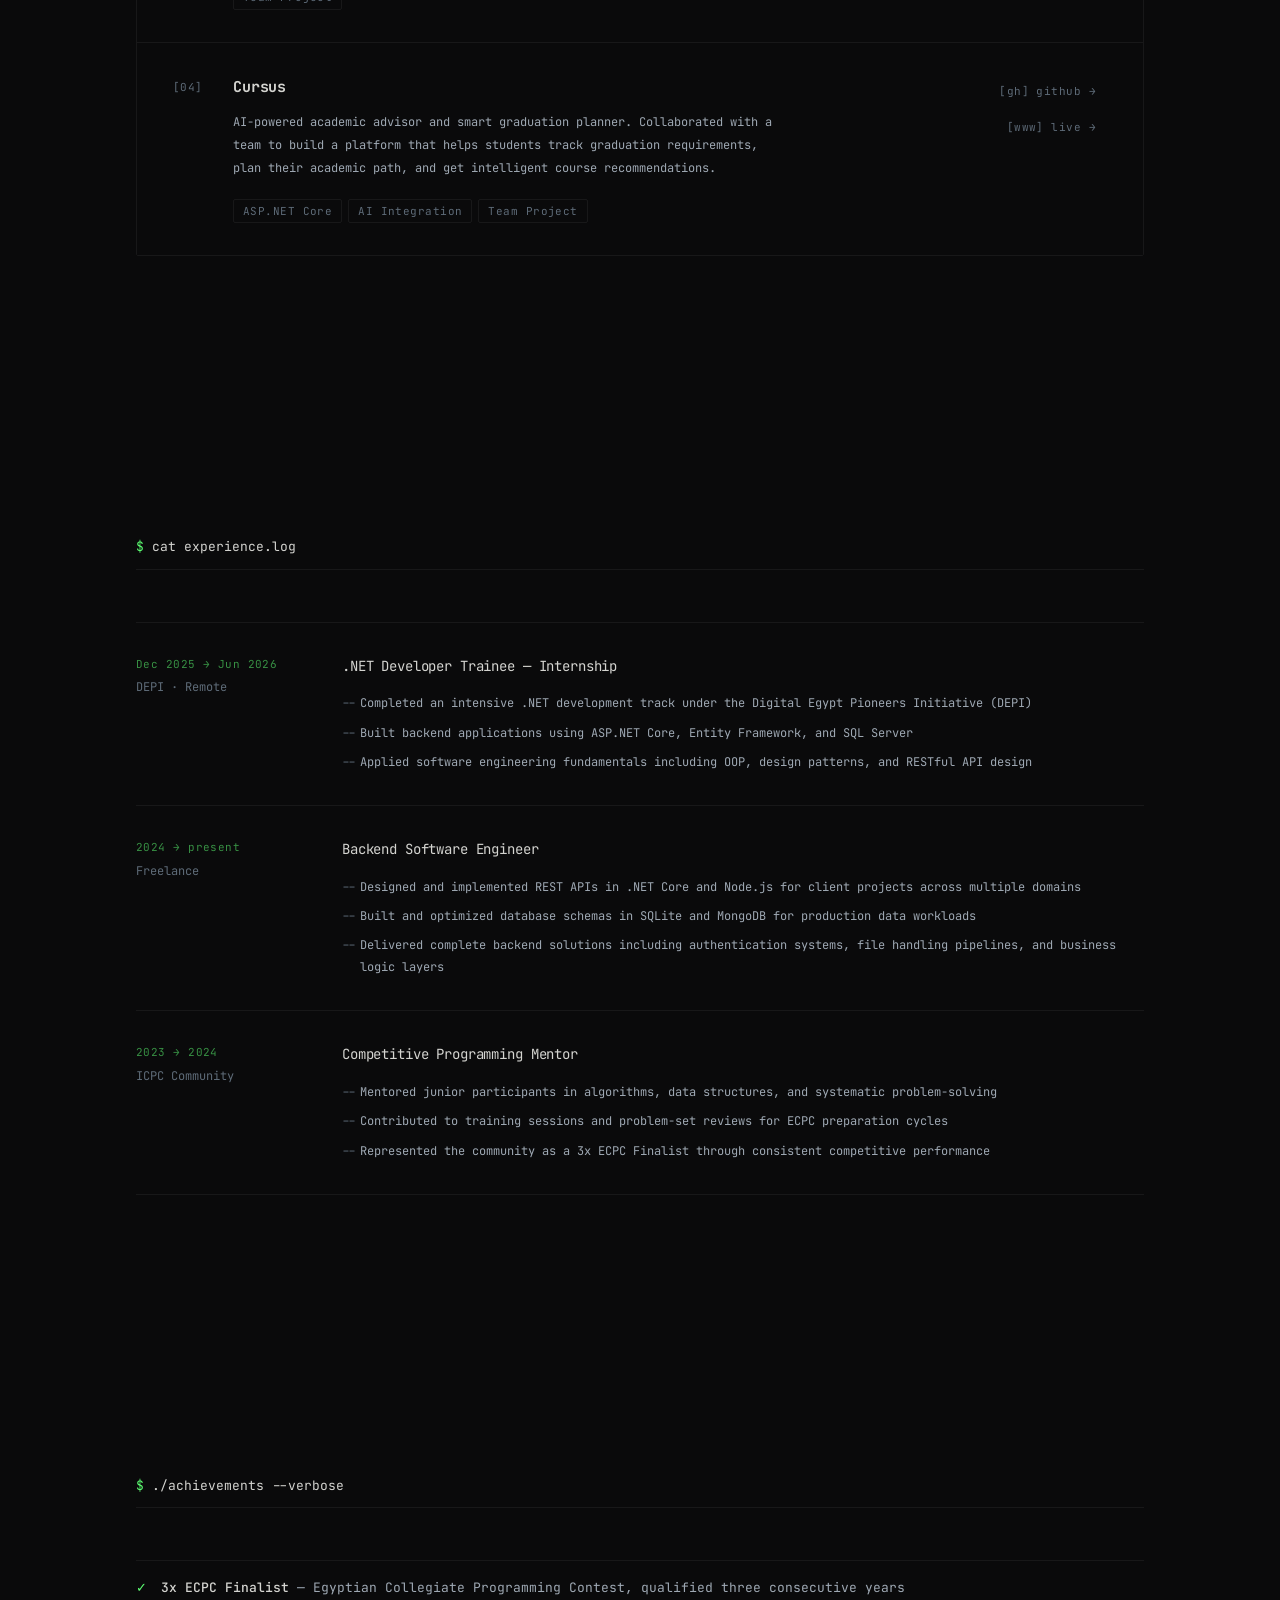
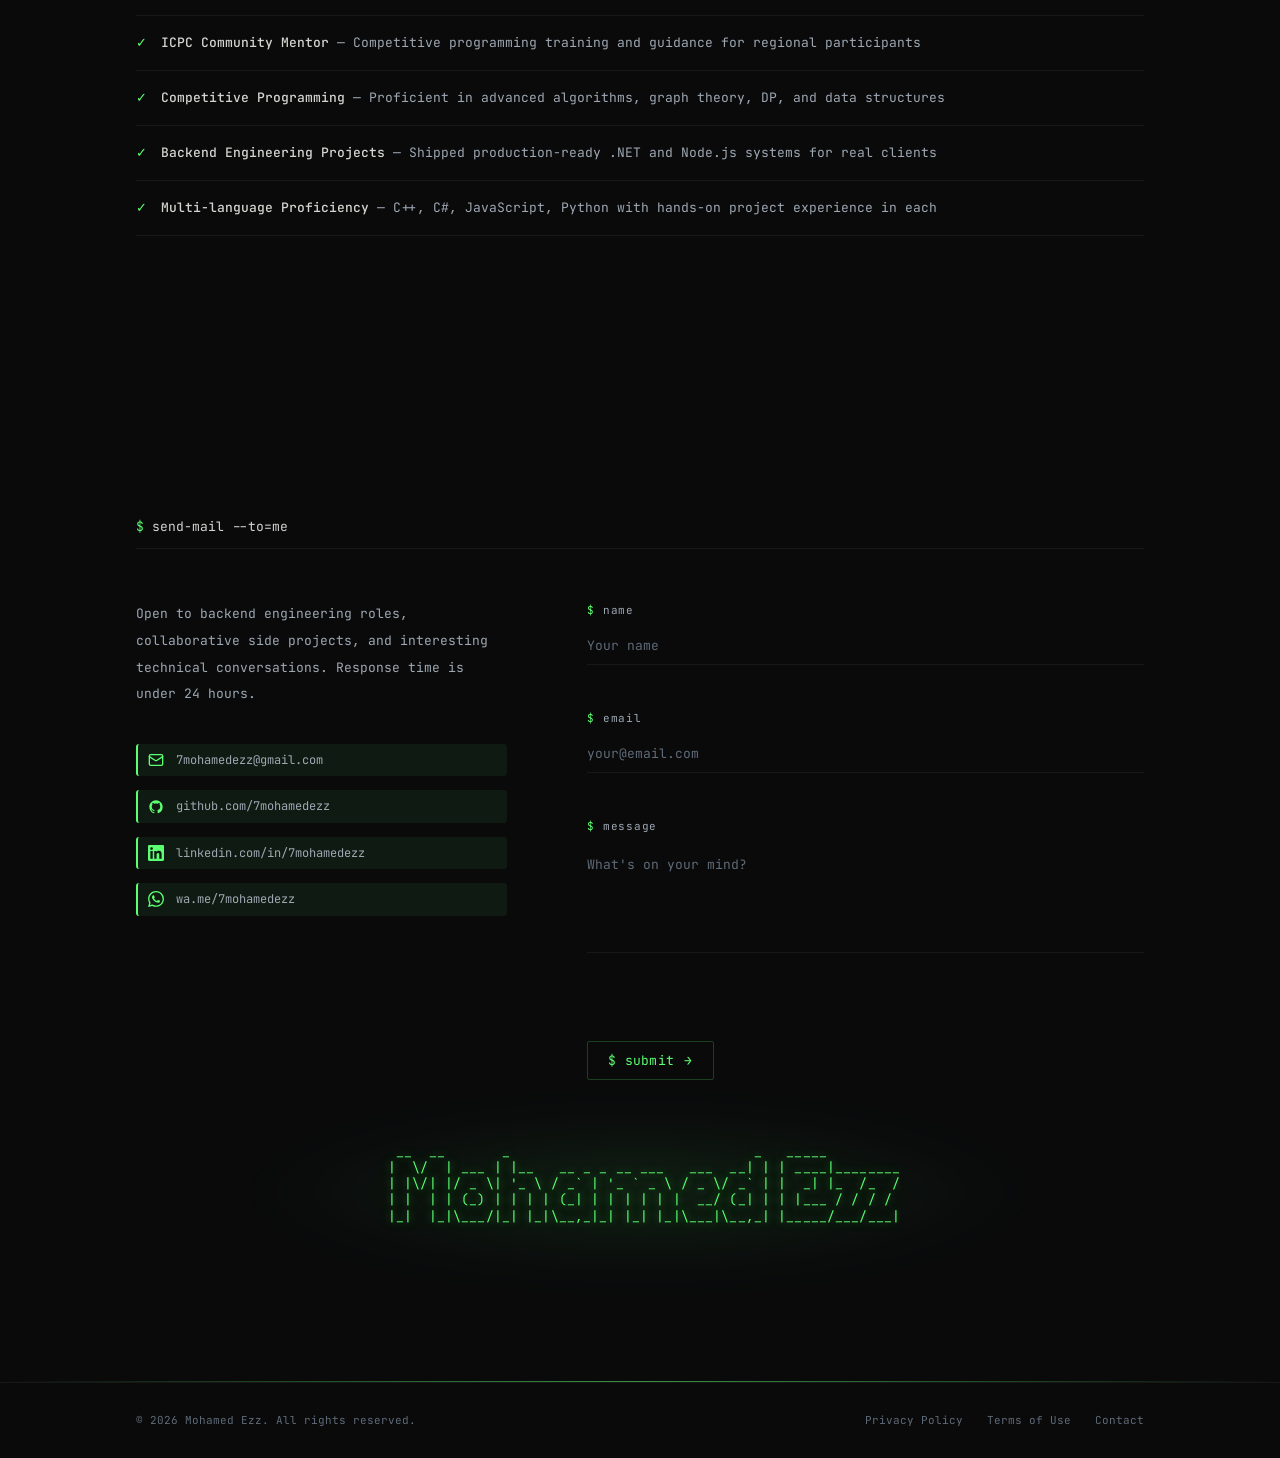
==== commit f3dfa7be: "feat: add animated code background, terminal grid, and stylistic UI enhancements" ====
--- a/index.html
+++ b/index.html
@@ -38,12 +38,15 @@
 <body>
 
   <!-- ===================== BACKGROUND ===================== -->
-  <canvas id="bg-canvas" aria-hidden="true"></canvas>
+  <canvas id="bg-canvas"    aria-hidden="true"></canvas>
+  <canvas id="code-canvas"  aria-hidden="true"></canvas>
   <div class="bg-atmosphere" aria-hidden="true"></div>
+  <div class="bg-grid"       aria-hidden="true"></div>
   <div class="bg-blob bg-blob-1" aria-hidden="true"></div>
   <div class="bg-blob bg-blob-2" aria-hidden="true"></div>
   <div class="bg-blob bg-blob-3" aria-hidden="true"></div>
-  <div class="bg-noise" aria-hidden="true"></div>
+  <div class="bg-scanlines"  aria-hidden="true"></div>
+  <div class="bg-noise"      aria-hidden="true"></div>
 
   <!-- ===================== NAVIGATION ===================== -->
   <nav id="nav" role="navigation" aria-label="Main navigation">
@@ -683,6 +686,8 @@
     </div>
   </section>
 
+  <div class="footer-separator" aria-hidden="true"></div>
+
   <!-- ===================== FOOTER ===================== -->
   <footer role="contentinfo">
     <div class="container">
--- a/style.css
+++ b/style.css
@@ -121,6 +121,28 @@
   inset: 0;
   z-index: 0;
   pointer-events: none;
+}
+
+/* Floating code fragments canvas */
+#code-canvas {
+  position: fixed;
+  inset: 0;
+  z-index: 0;
+  pointer-events: none;
+}
+
+/* Terminal grid */
+.bg-grid {
+  position: fixed;
+  inset: 0;
+  z-index: 0;
+  pointer-events: none;
+  background-image:
+    linear-gradient(rgba(92, 255, 114, 0.022) 1px, transparent 1px),
+    linear-gradient(90deg, rgba(92, 255, 114, 0.022) 1px, transparent 1px);
+  background-size: 48px 48px;
+  mask-image: radial-gradient(ellipse 85% 85% at 50% 50%, black 30%, transparent 100%);
+  -webkit-mask-image: radial-gradient(ellipse 85% 85% at 50% 50%, black 30%, transparent 100%);
 }
 
 .bg-atmosphere {
@@ -179,6 +201,21 @@
   opacity: 0.022;
   background-image: url("data:image/svg+xml,%3Csvg xmlns='http://www.w3.org/2000/svg' width='256' height='256'%3E%3Cfilter id='n'%3E%3CfeTurbulence type='fractalNoise' baseFrequency='0.9' numOctaves='4' stitchTiles='stitch'/%3E%3C/filter%3E%3Crect width='100%25' height='100%25' filter='url(%23n)'/%3E%3C/svg%3E");
   background-size: 200px 200px;
+}
+
+/* Scanline overlay */
+.bg-scanlines {
+  position: fixed;
+  inset: 0;
+  z-index: 1;
+  pointer-events: none;
+  background: repeating-linear-gradient(
+    0deg,
+    transparent,
+    transparent 3px,
+    rgba(0, 0, 0, 0.028) 3px,
+    rgba(0, 0, 0, 0.028) 4px
+  );
 }
 
 /* ============================================================
@@ -1749,4 +1786,46 @@
   .ascii-name {
     font-size: 6.5px;
   }
+}
+
+/* ============================================================
+   ASCII NAME — green radial glow
+   ============================================================ */
+.ascii-name-wrap {
+  position: relative;
+  display: flex;
+  justify-content: center;
+  margin-top: 64px;
+  overflow: visible;
+}
+.ascii-name-wrap::before {
+  content: '';
+  position: absolute;
+  top: 50%;
+  left: 50%;
+  transform: translate(-50%, -50%);
+  width: min(800px, 100%);
+  height: 180px;
+  background: radial-gradient(ellipse, rgba(92, 255, 114, 0.09) 0%, transparent 70%);
+  pointer-events: none;
+  z-index: -1;
+  filter: blur(18px);
+}
+
+/* ============================================================
+   FOOTER SEPARATOR
+   ============================================================ */
+.footer-separator {
+  height: 1px;
+  background: linear-gradient(
+    90deg,
+    transparent 0%,
+    rgba(92, 255, 114, 0.35) 30%,
+    rgba(92, 255, 114, 0.55) 50%,
+    rgba(92, 255, 114, 0.35) 70%,
+    transparent 100%
+  );
+  margin: 0;
+  position: relative;
+  z-index: 2;
 }
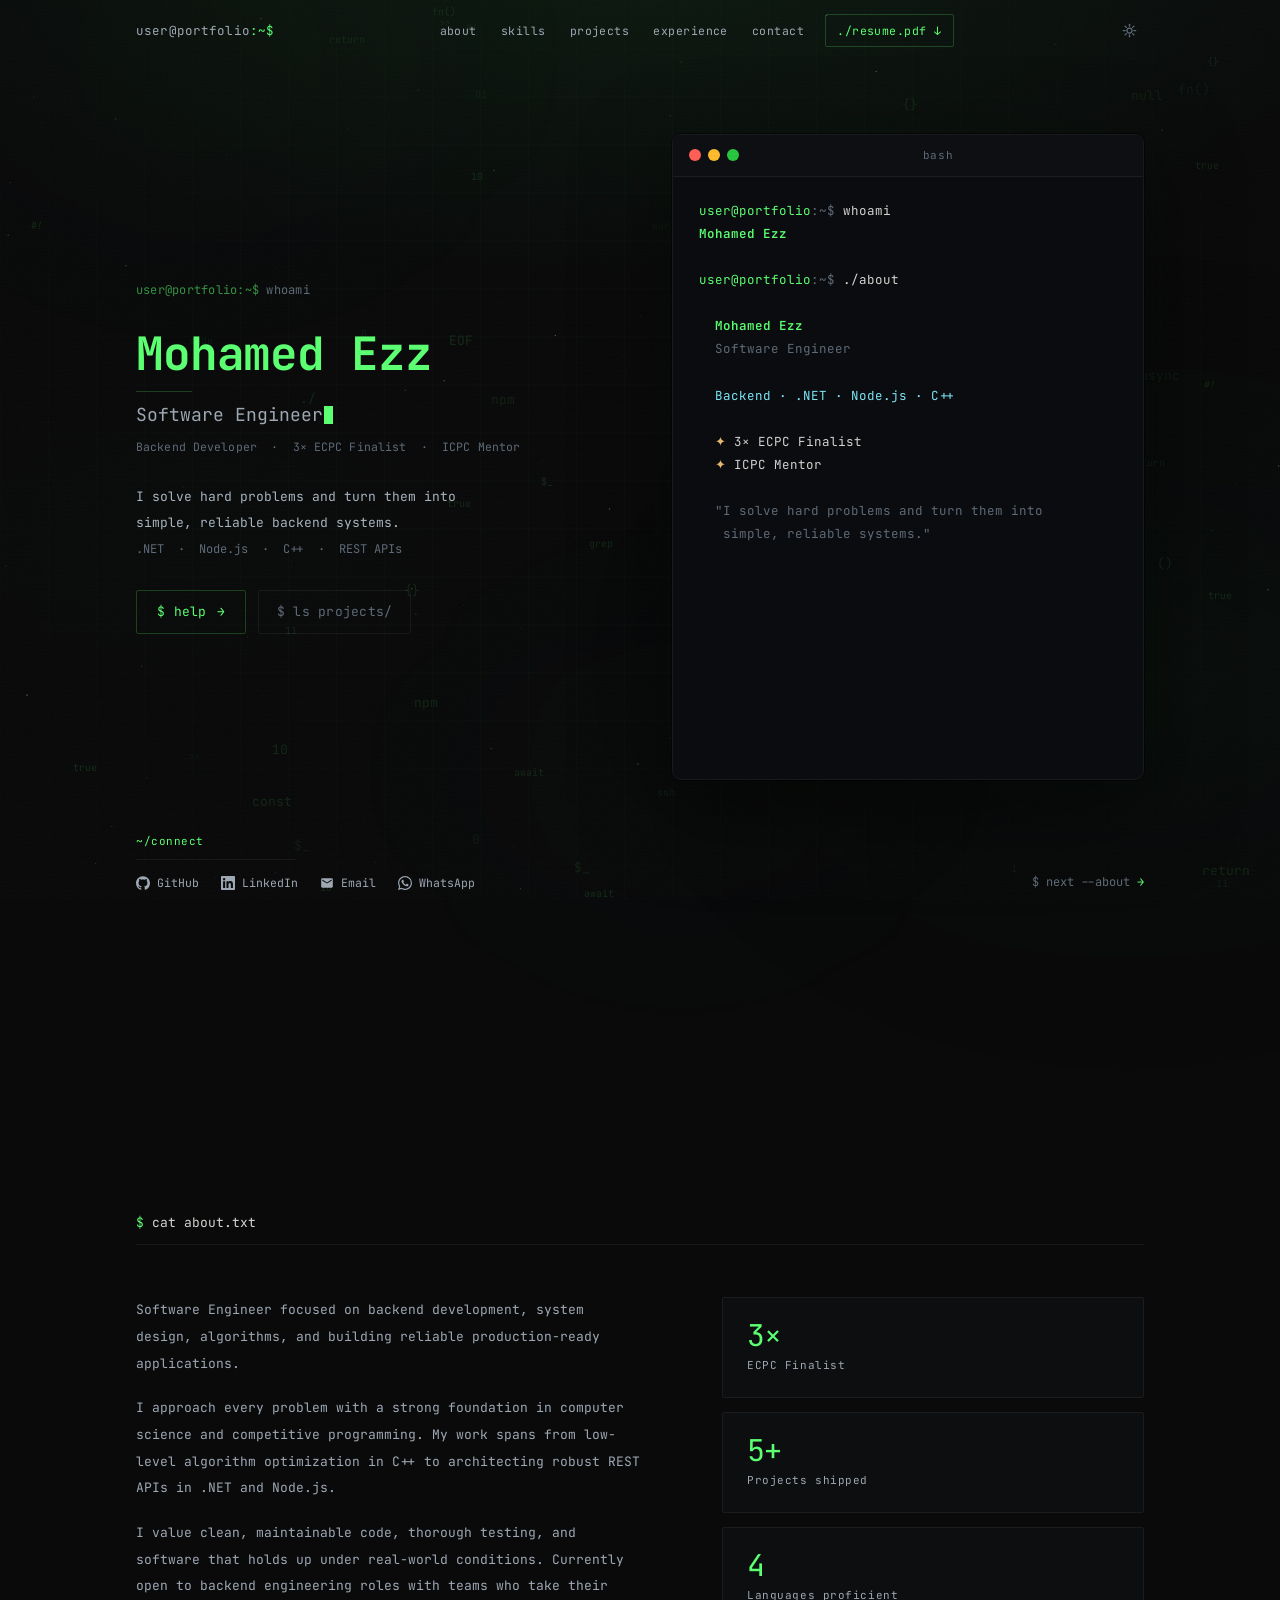
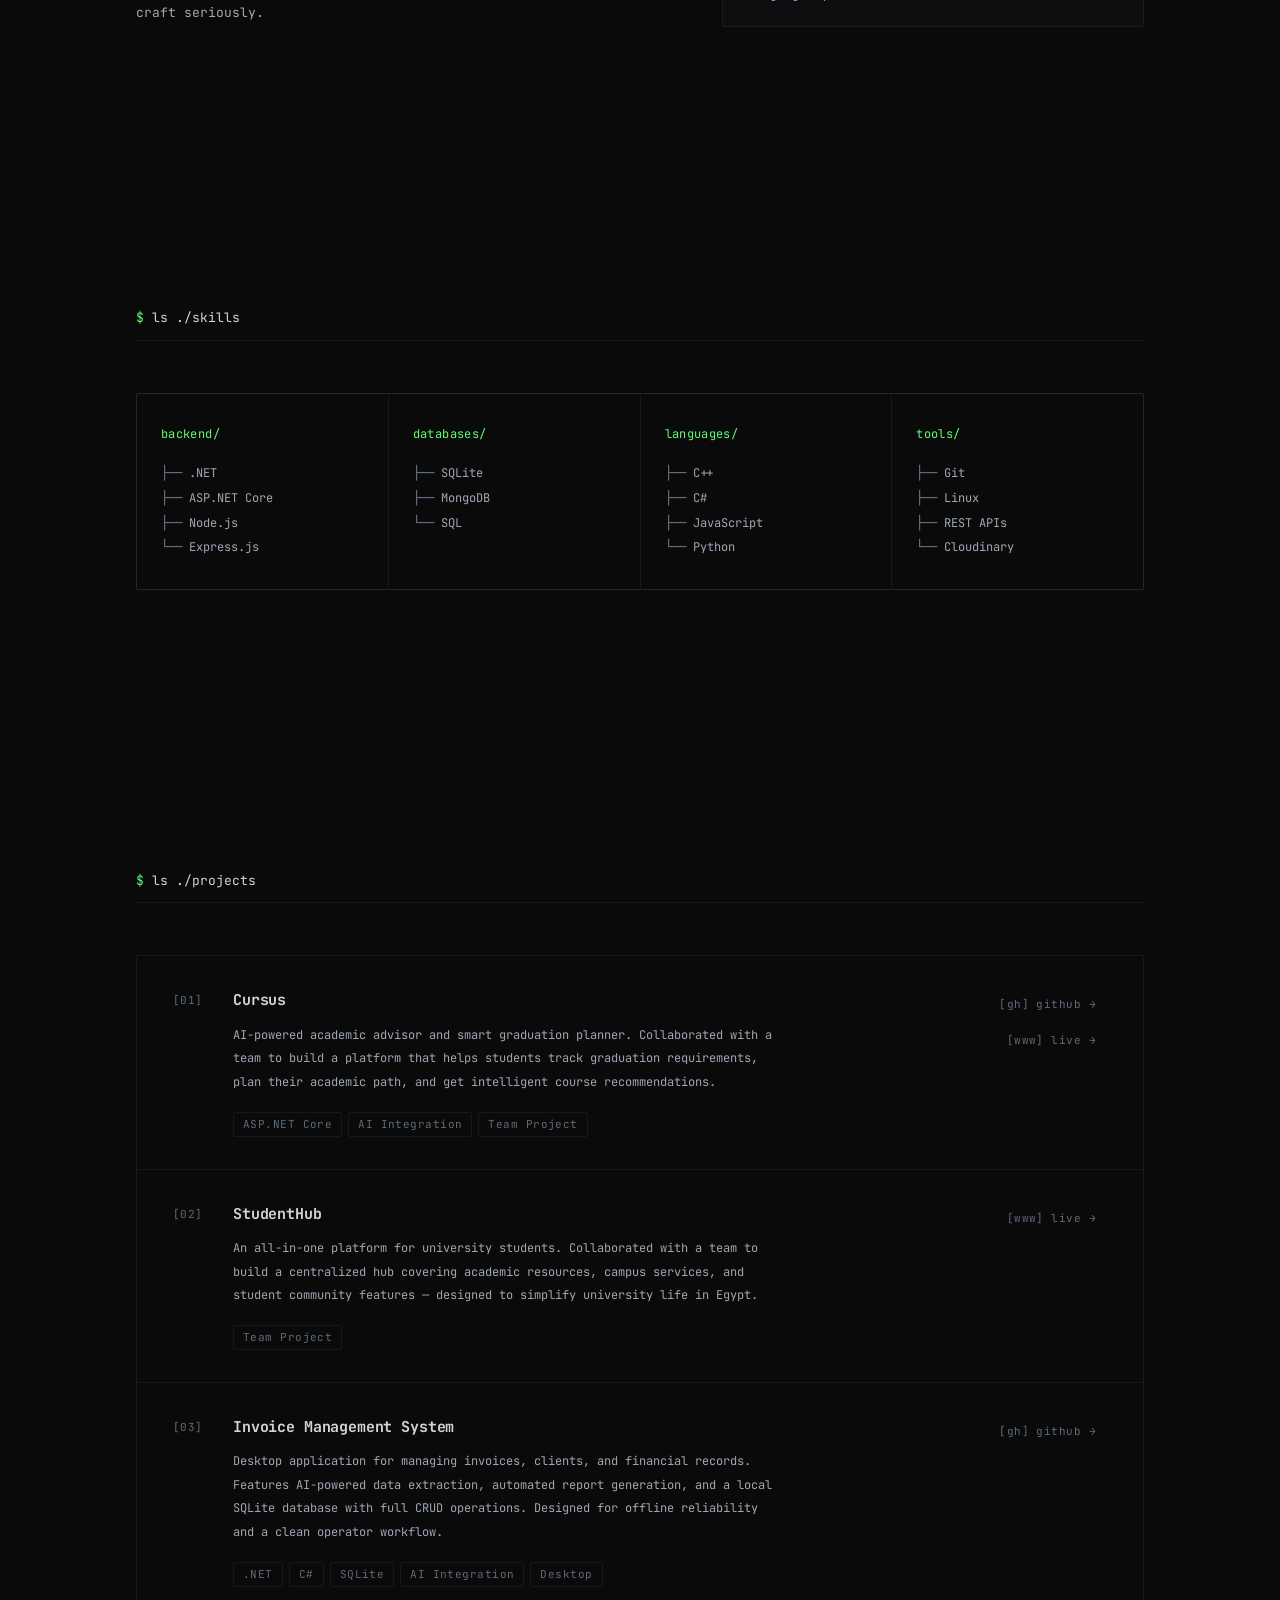
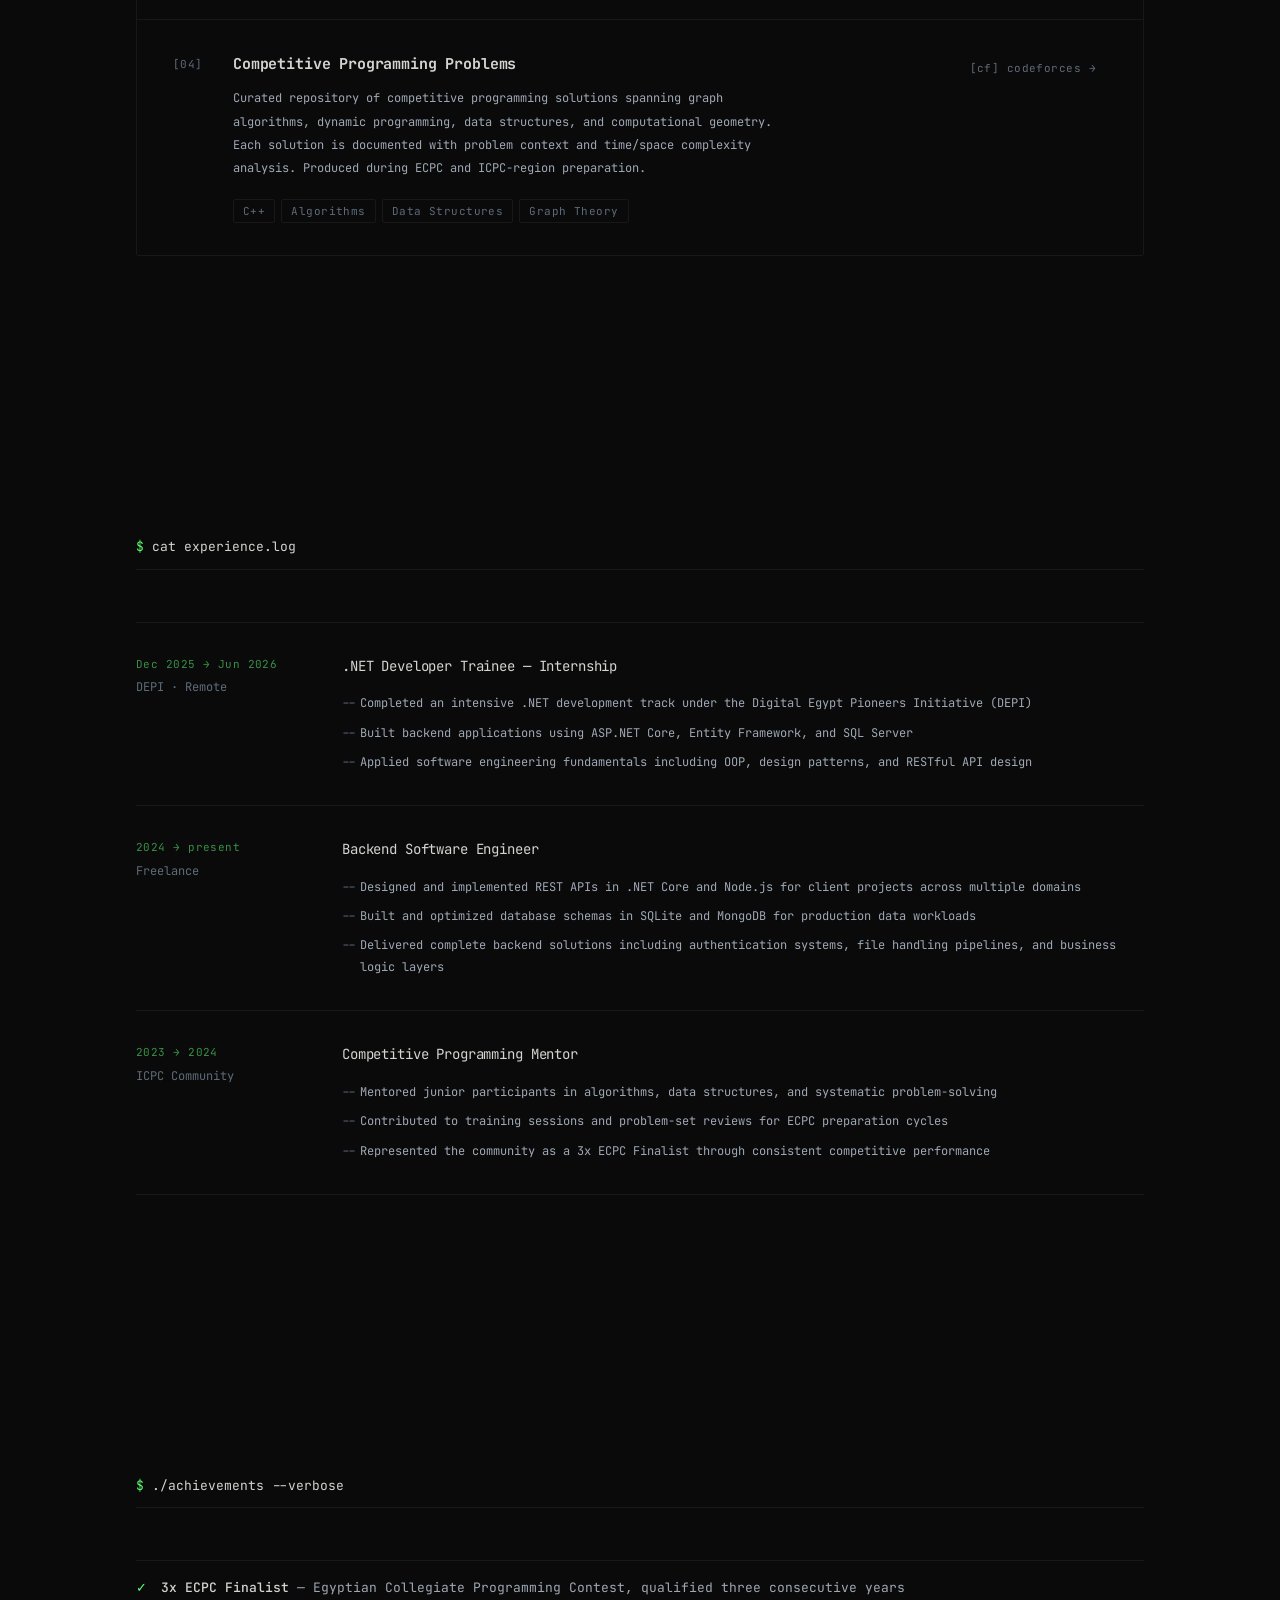
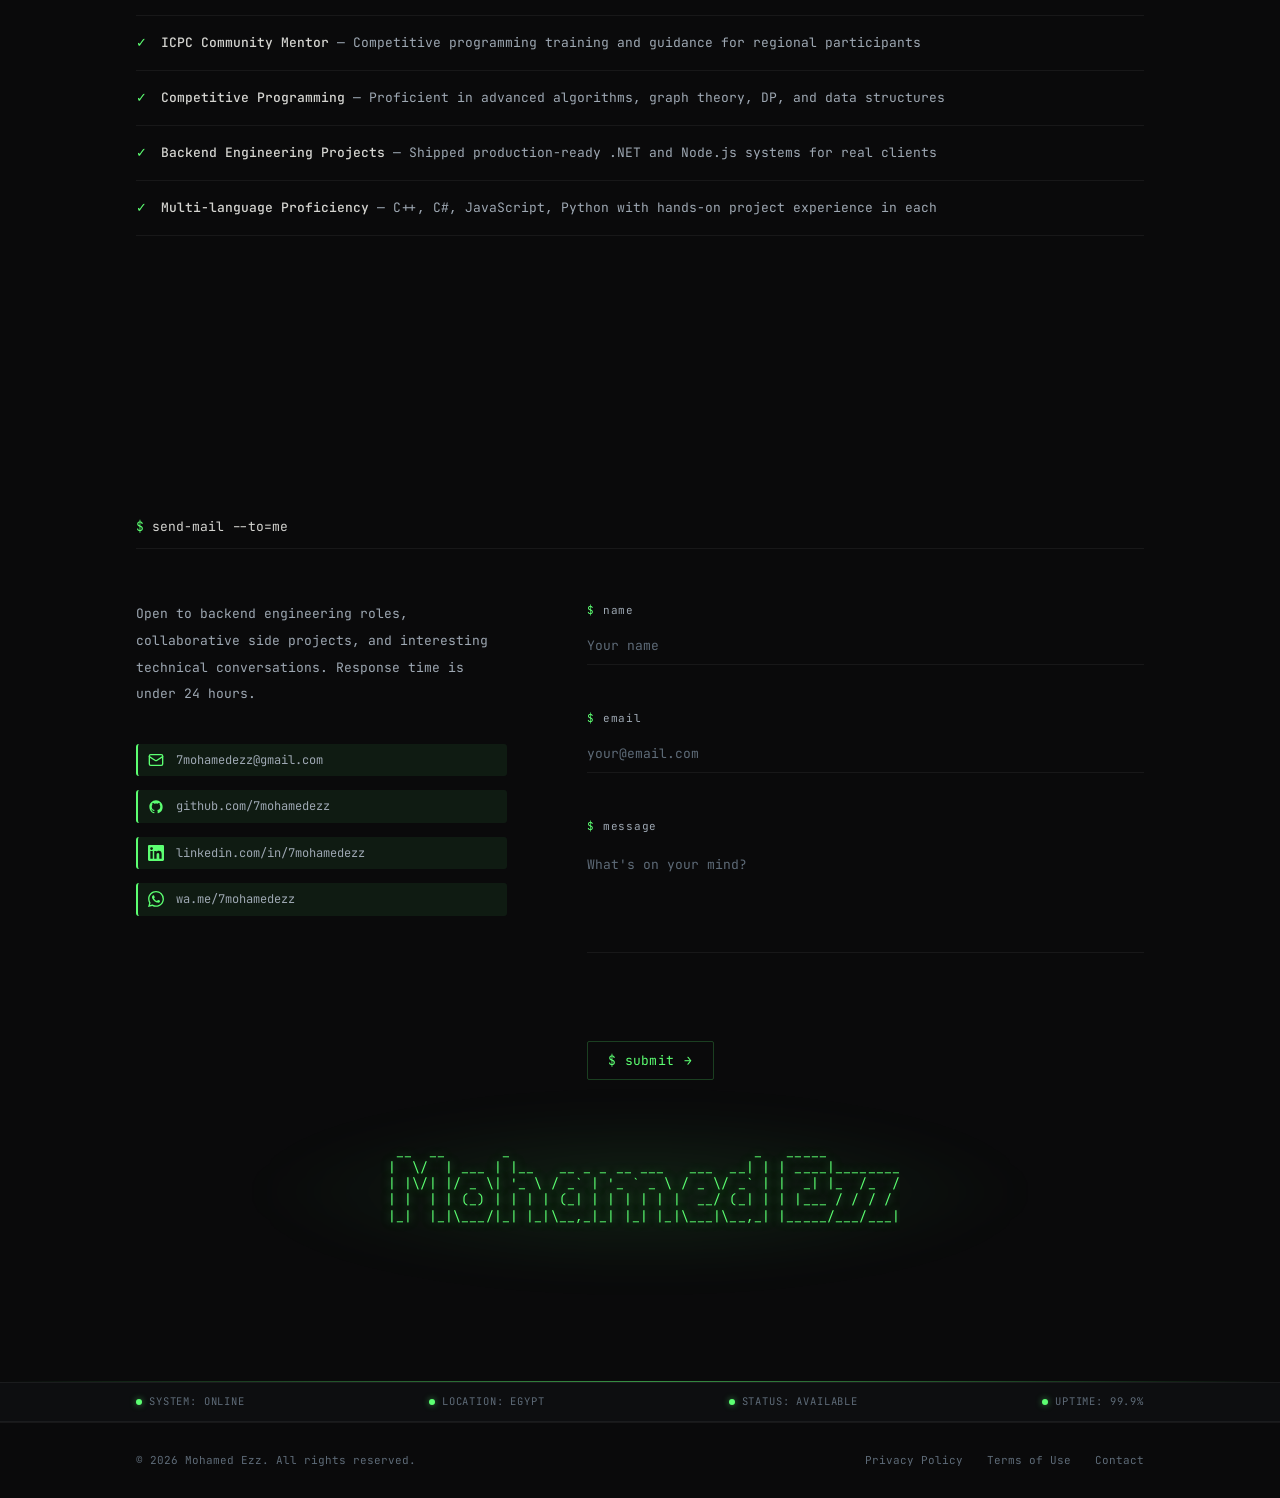
==== commit 8ffc0424: "feat: add status bar component and reorder project list entries" ====
--- a/index.html
+++ b/index.html
@@ -38,15 +38,15 @@
 <body>
 
   <!-- ===================== BACKGROUND ===================== -->
-  <canvas id="bg-canvas"    aria-hidden="true"></canvas>
-  <canvas id="code-canvas"  aria-hidden="true"></canvas>
+  <canvas id="bg-canvas" aria-hidden="true"></canvas>
+  <canvas id="code-canvas" aria-hidden="true"></canvas>
   <div class="bg-atmosphere" aria-hidden="true"></div>
-  <div class="bg-grid"       aria-hidden="true"></div>
+  <div class="bg-grid" aria-hidden="true"></div>
   <div class="bg-blob bg-blob-1" aria-hidden="true"></div>
   <div class="bg-blob bg-blob-2" aria-hidden="true"></div>
   <div class="bg-blob bg-blob-3" aria-hidden="true"></div>
-  <div class="bg-scanlines"  aria-hidden="true"></div>
-  <div class="bg-noise"      aria-hidden="true"></div>
+  <div class="bg-scanlines" aria-hidden="true"></div>
+  <div class="bg-noise" aria-hidden="true"></div>
 
   <!-- ===================== NAVIGATION ===================== -->
   <nav id="nav" role="navigation" aria-label="Main navigation">
@@ -143,7 +143,7 @@
               <span class="terminal-dot dot-yellow"></span>
               <span class="terminal-dot dot-green-d"></span>
             </div>
-            <div class="terminal-title">bash &mdash; 80&times;24</div>
+            <div class="terminal-title">bash </div>
           </div>
           <div class="terminal-body" id="hero-terminal-body"></div>
         </div>
@@ -341,6 +341,53 @@
         <article class="project-item" role="listitem">
           <div class="proj-index">[01]</div>
           <div class="proj-body">
+            <h3 class="proj-name">Cursus</h3>
+            <p class="proj-desc">
+              AI-powered academic advisor and smart graduation planner. Collaborated with a team
+              to build a platform that helps students track graduation requirements, plan their
+              academic path, and get intelligent course recommendations.
+            </p>
+            <div class="proj-tags" aria-label="Technologies used">
+              <span class="proj-tag">ASP.NET Core</span>
+              <span class="proj-tag">AI Integration</span>
+              <span class="proj-tag">Team Project</span>
+            </div>
+          </div>
+          <div class="proj-links">
+            <a href="https://github.com/3bdo-Yahya/cursus" class="proj-link" target="_blank" rel="noopener noreferrer">
+              [gh] github &rarr;
+            </a>
+            <a href="https://cursus.runasp.net" class="proj-link" target="_blank" rel="noopener noreferrer">
+              [www] live &rarr;
+            </a>
+          </div>
+        </article>
+
+        <!-- Project 02 -->
+        <article class="project-item" role="listitem">
+          <div class="proj-index">[02]</div>
+          <div class="proj-body">
+            <h3 class="proj-name">StudentHub</h3>
+            <p class="proj-desc">
+              An all-in-one platform for university students. Collaborated with a team to build
+              a centralized hub covering academic resources, campus services, and student community
+              features — designed to simplify university life in Egypt.
+            </p>
+            <div class="proj-tags" aria-label="Technologies used">
+              <span class="proj-tag">Team Project</span>
+            </div>
+          </div>
+          <div class="proj-links">
+            <a href="https://studenthubeg.website" class="proj-link" target="_blank" rel="noopener noreferrer">
+              [www] live &rarr;
+            </a>
+          </div>
+        </article>
+
+        <!-- Project 03 -->
+        <article class="project-item" role="listitem">
+          <div class="proj-index">[03]</div>
+          <div class="proj-body">
             <h3 class="proj-name">Invoice Management System</h3>
             <p class="proj-desc">
               Desktop application for managing invoices, clients, and financial records.
@@ -364,9 +411,9 @@
           </div>
         </article>
 
-        <!-- Project 02 -->
+        <!-- Project 04 -->
         <article class="project-item" role="listitem">
-          <div class="proj-index">[02]</div>
+          <div class="proj-index">[04]</div>
           <div class="proj-body">
             <h3 class="proj-name">Competitive Programming Problems</h3>
             <p class="proj-desc">
@@ -390,53 +437,6 @@
           </div>
         </article>
 
-        <!-- Project 03 -->
-        <article class="project-item" role="listitem">
-          <div class="proj-index">[03]</div>
-          <div class="proj-body">
-            <h3 class="proj-name">StudentHub</h3>
-            <p class="proj-desc">
-              An all-in-one platform for university students. Collaborated with a team to build
-              a centralized hub covering academic resources, campus services, and student community
-              features — designed to simplify university life in Egypt.
-            </p>
-            <div class="proj-tags" aria-label="Technologies used">
-              <span class="proj-tag">Team Project</span>
-            </div>
-          </div>
-          <div class="proj-links">
-            <a href="https://studenthubeg.website" class="proj-link" target="_blank" rel="noopener noreferrer">
-              [www] live &rarr;
-            </a>
-          </div>
-        </article>
-
-        <!-- Project 04 -->
-        <article class="project-item" role="listitem">
-          <div class="proj-index">[04]</div>
-          <div class="proj-body">
-            <h3 class="proj-name">Cursus</h3>
-            <p class="proj-desc">
-              AI-powered academic advisor and smart graduation planner. Collaborated with a team
-              to build a platform that helps students track graduation requirements, plan their
-              academic path, and get intelligent course recommendations.
-            </p>
-            <div class="proj-tags" aria-label="Technologies used">
-              <span class="proj-tag">ASP.NET Core</span>
-              <span class="proj-tag">AI Integration</span>
-              <span class="proj-tag">Team Project</span>
-            </div>
-          </div>
-          <div class="proj-links">
-            <a href="https://github.com/7mohamedezz/cursus" class="proj-link" target="_blank" rel="noopener noreferrer">
-              [gh] github &rarr;
-            </a>
-            <a href="https://cursus.runasp.net" class="proj-link" target="_blank" rel="noopener noreferrer">
-              [www] live &rarr;
-            </a>
-          </div>
-        </article>
-
       </div><!-- /.projects-list -->
     </div>
   </section>
@@ -687,6 +687,16 @@
   </section>
 
   <div class="footer-separator" aria-hidden="true"></div>
+
+  <!-- ===================== STATUS BAR ===================== -->
+  <div class="status-bar" aria-hidden="true">
+    <div class="status-bar-inner">
+      <div class="status-item"><span class="status-dot"></span> SYSTEM: ONLINE</div>
+      <div class="status-item"><span class="status-dot"></span> LOCATION: EGYPT</div>
+      <div class="status-item"><span class="status-dot"></span> STATUS: AVAILABLE</div>
+      <div class="status-item"><span class="status-dot"></span> UPTIME: 99.9%</div>
+    </div>
+  </div>
 
   <!-- ===================== FOOTER ===================== -->
   <footer role="contentinfo">
--- a/style.css
+++ b/style.css
@@ -1327,6 +1327,59 @@
 
 .form-submit {
   margin-top: 4px;
+}
+
+/* ============================================================
+   STATUS BAR
+   ============================================================ */
+.status-bar {
+  border-top: 1px solid var(--border);
+  border-bottom: 1px solid var(--border);
+  background: var(--bg-surface);
+  padding: 10px 0;
+  position: relative;
+  z-index: 2;
+}
+
+.status-bar-inner {
+  max-width: var(--container-max);
+  margin: 0 auto;
+  padding: 0 36px;
+  display: flex;
+  justify-content: space-between;
+  flex-wrap: wrap;
+  gap: 8px 24px;
+}
+
+.status-item {
+  display: flex;
+  align-items: center;
+  gap: 7px;
+  font-size: 10.5px;
+  color: var(--text-muted);
+  letter-spacing: 0.08em;
+}
+
+.status-dot {
+  display: inline-block;
+  width: 6px;
+  height: 6px;
+  border-radius: 50%;
+  background: var(--green);
+  box-shadow: 0 0 6px var(--green-dim);
+  animation: pulse-dot 2.5s ease-in-out infinite;
+}
+
+@keyframes pulse-dot {
+  0%, 100% { opacity: 1; }
+  50% { opacity: 0.45; }
+}
+
+@media (max-width: 600px) {
+  .status-bar-inner {
+    justify-content: center;
+    gap: 6px 20px;
+  }
 }
 
 /* ============================================================
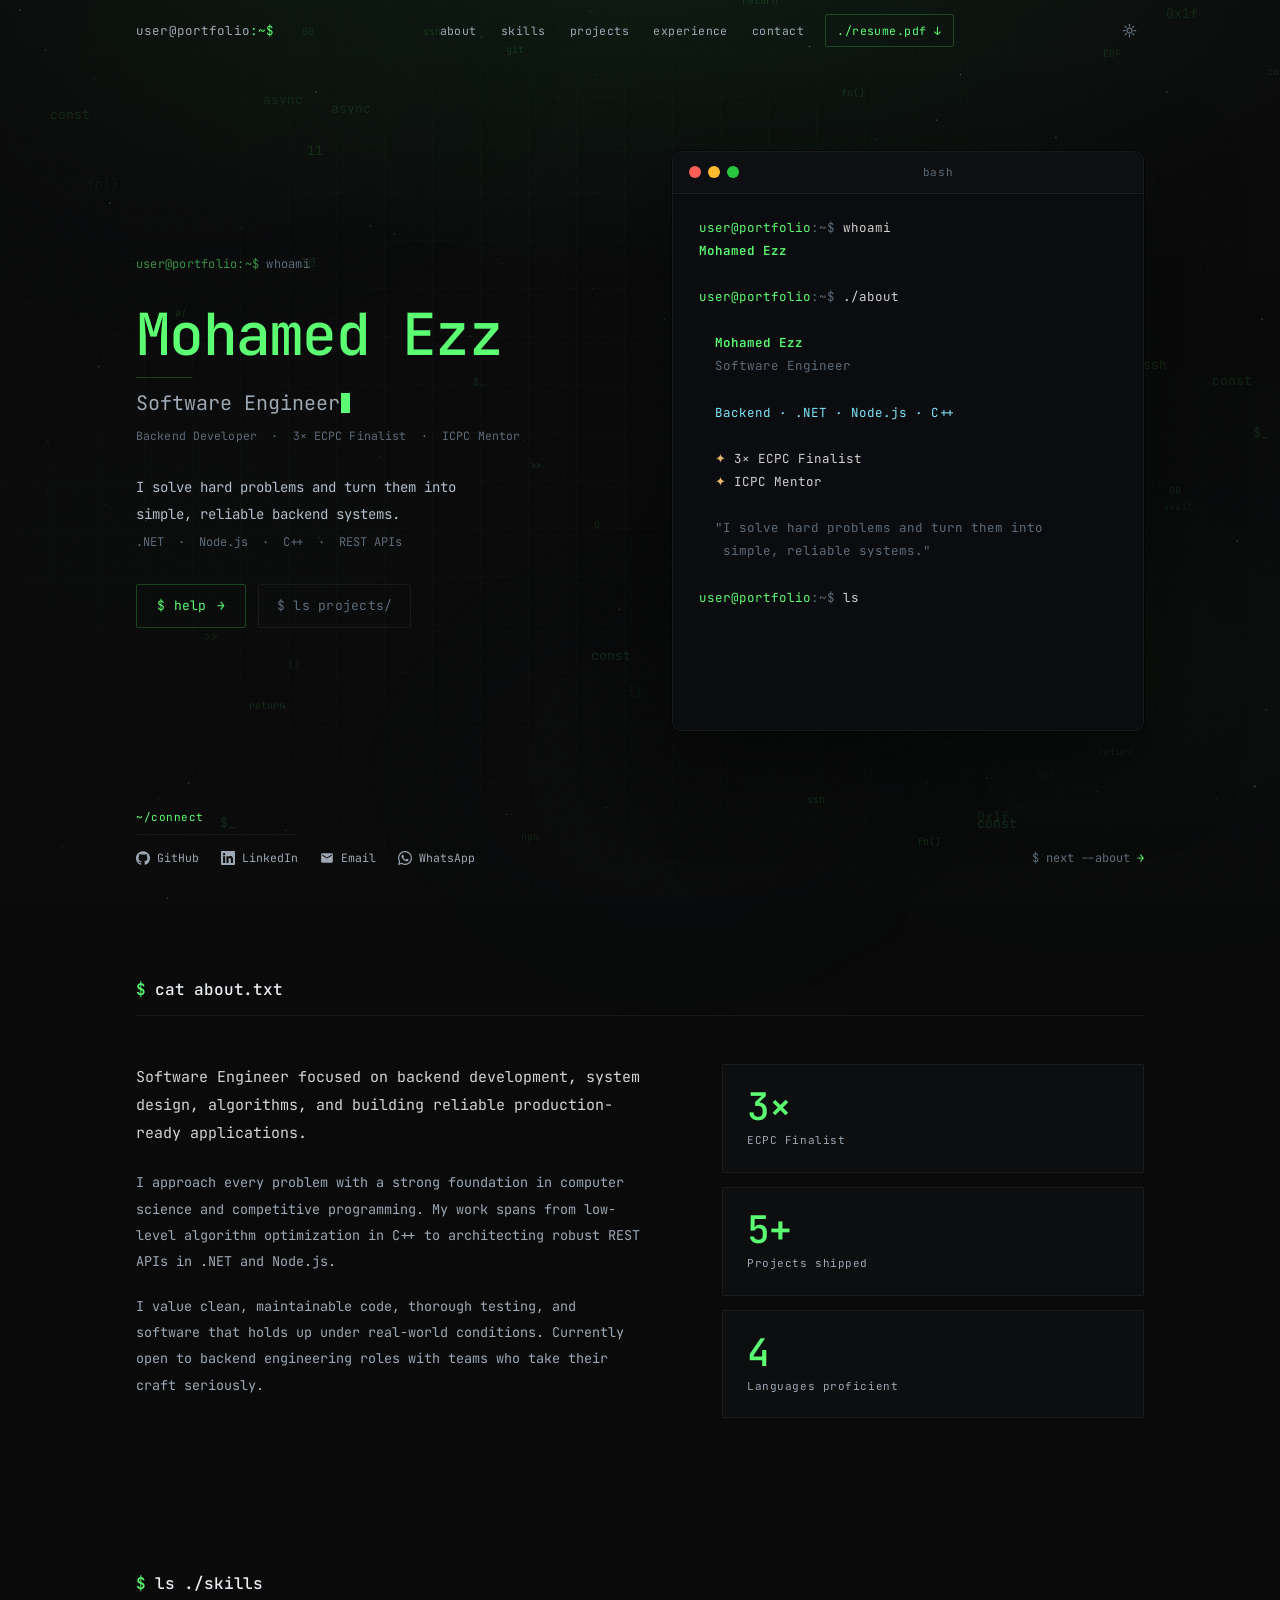
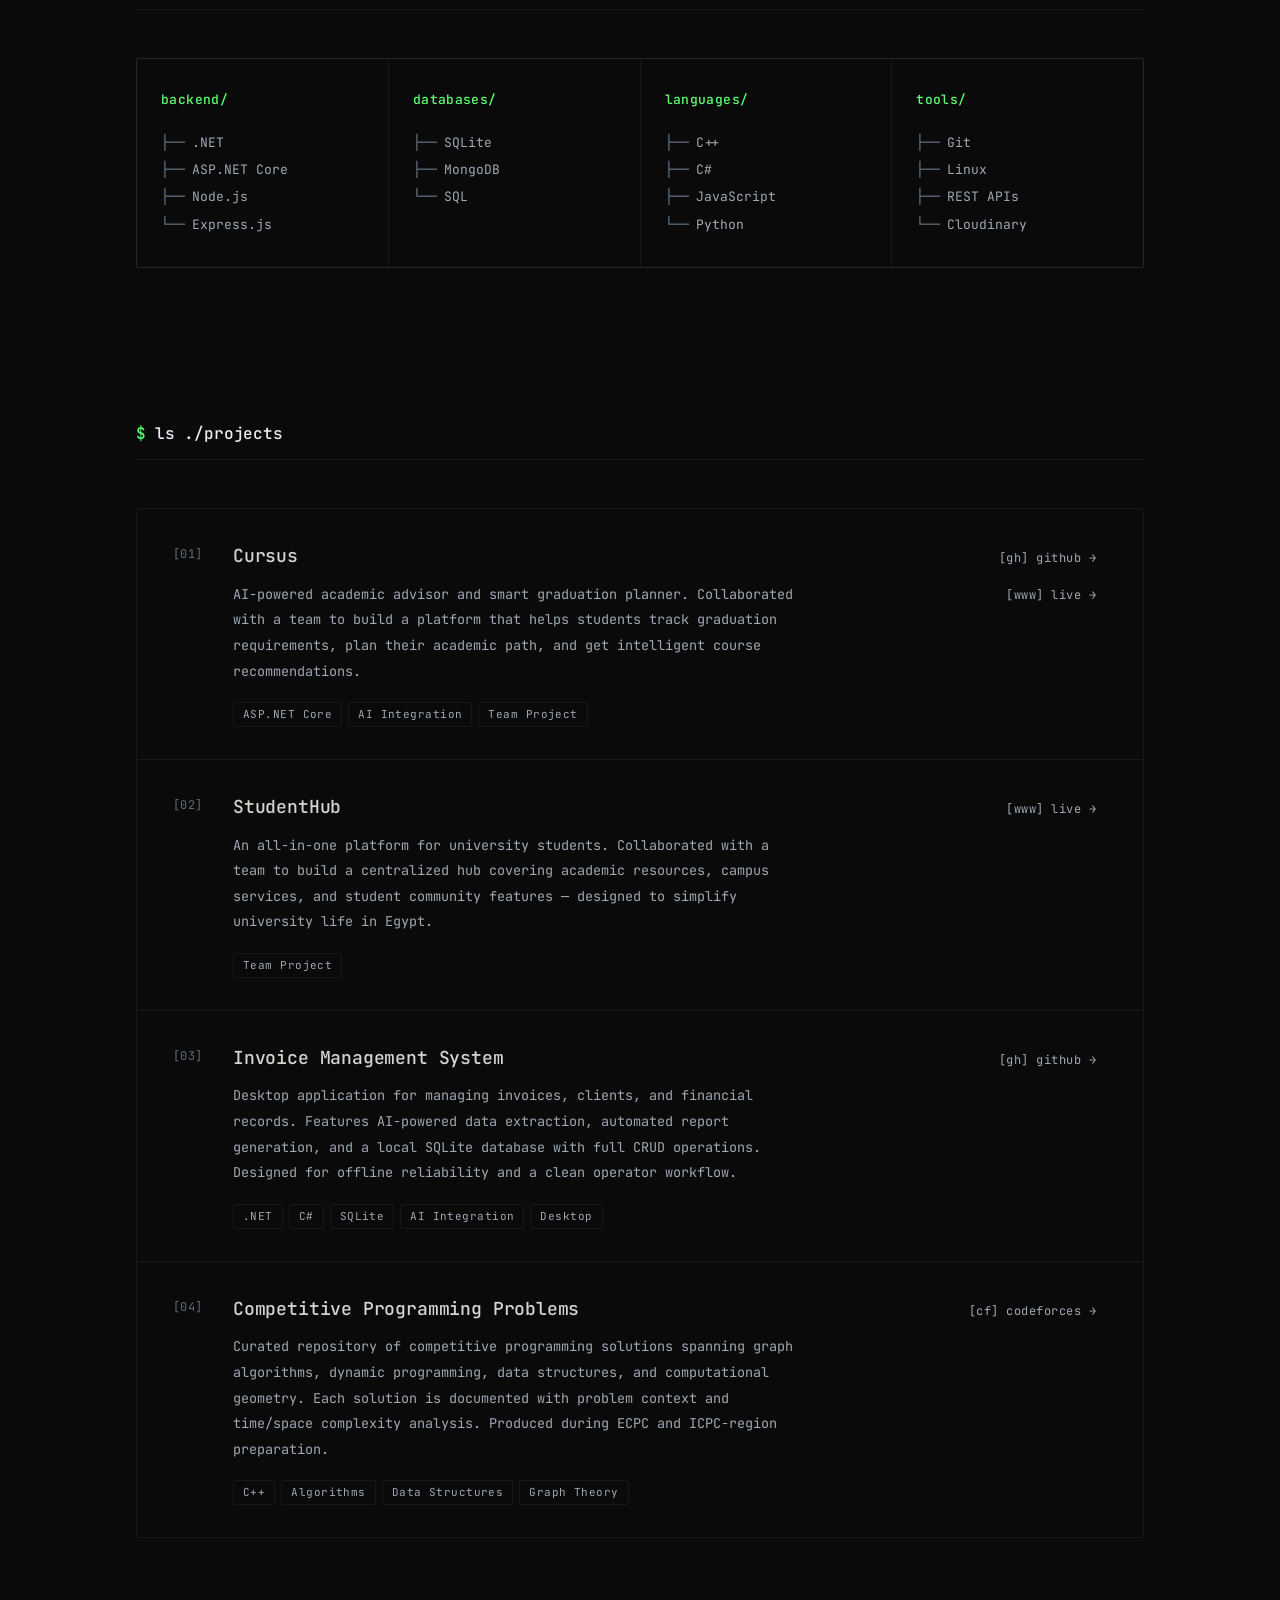
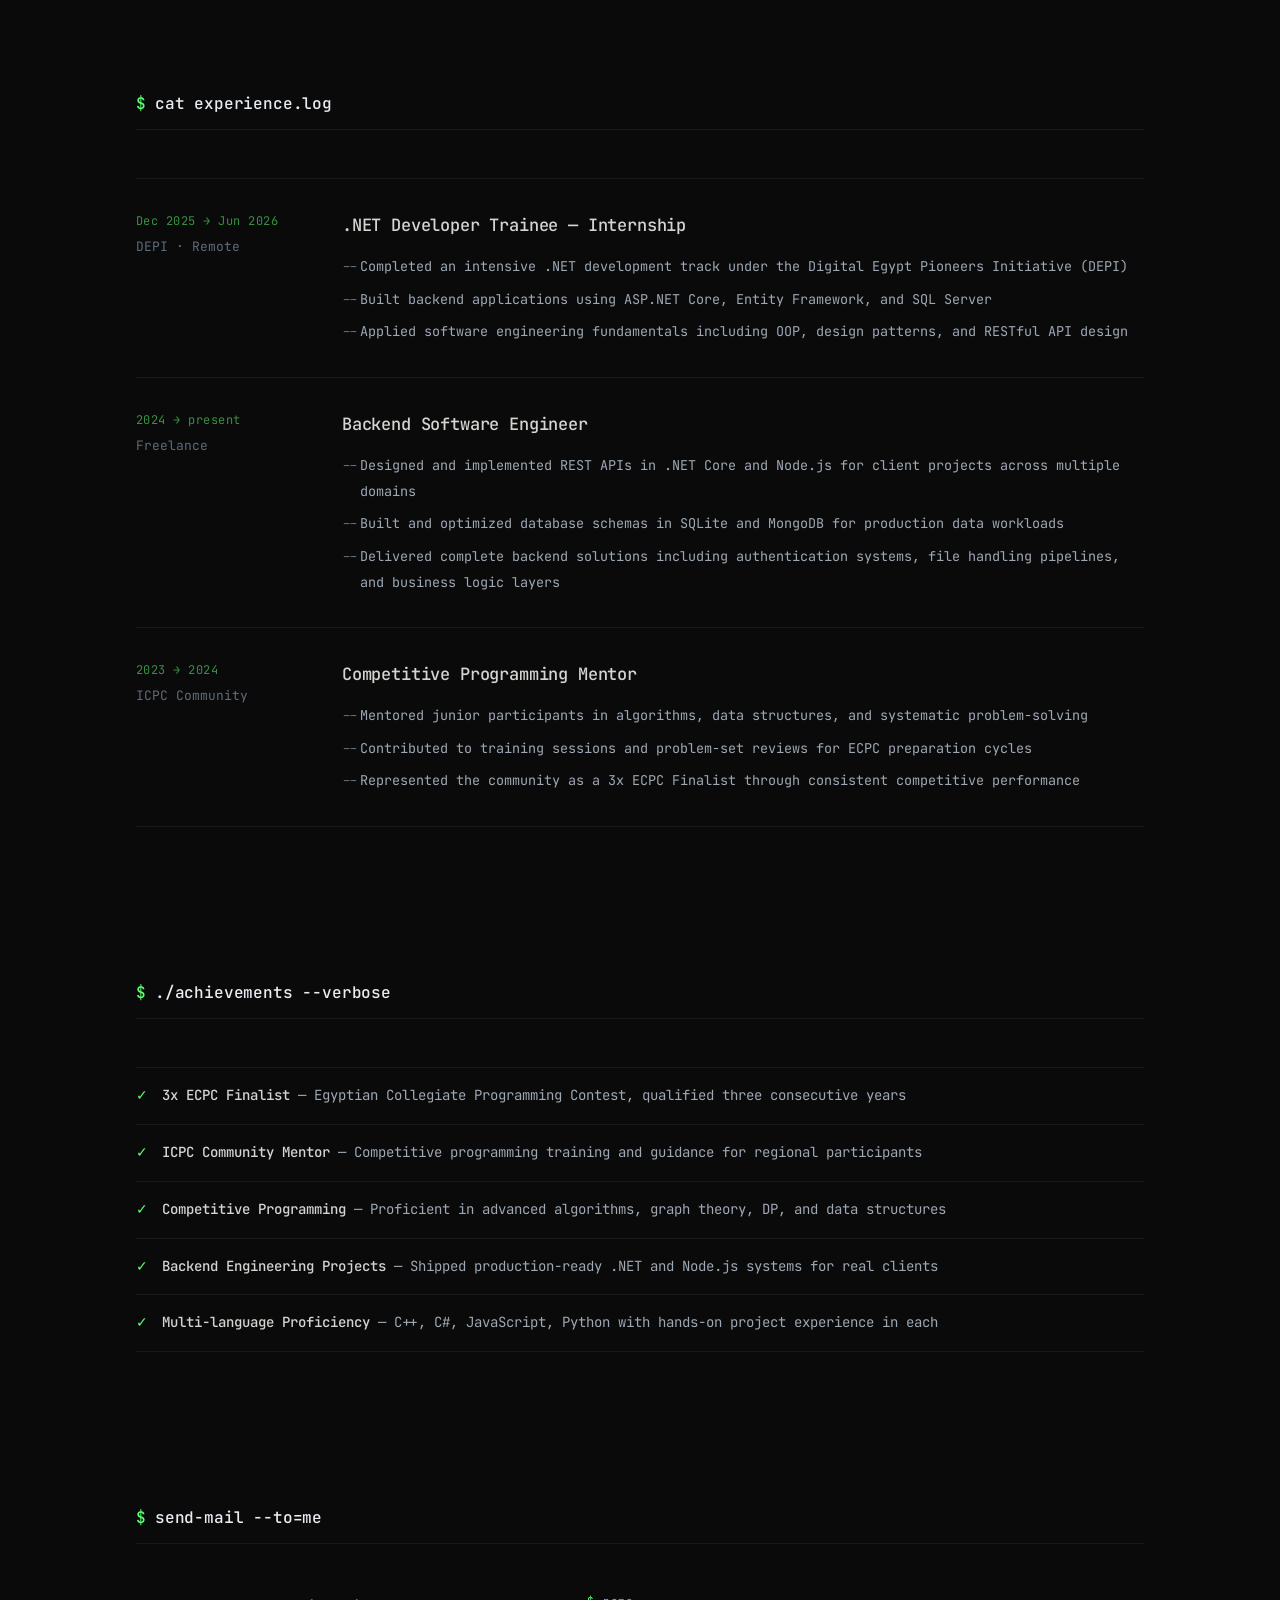
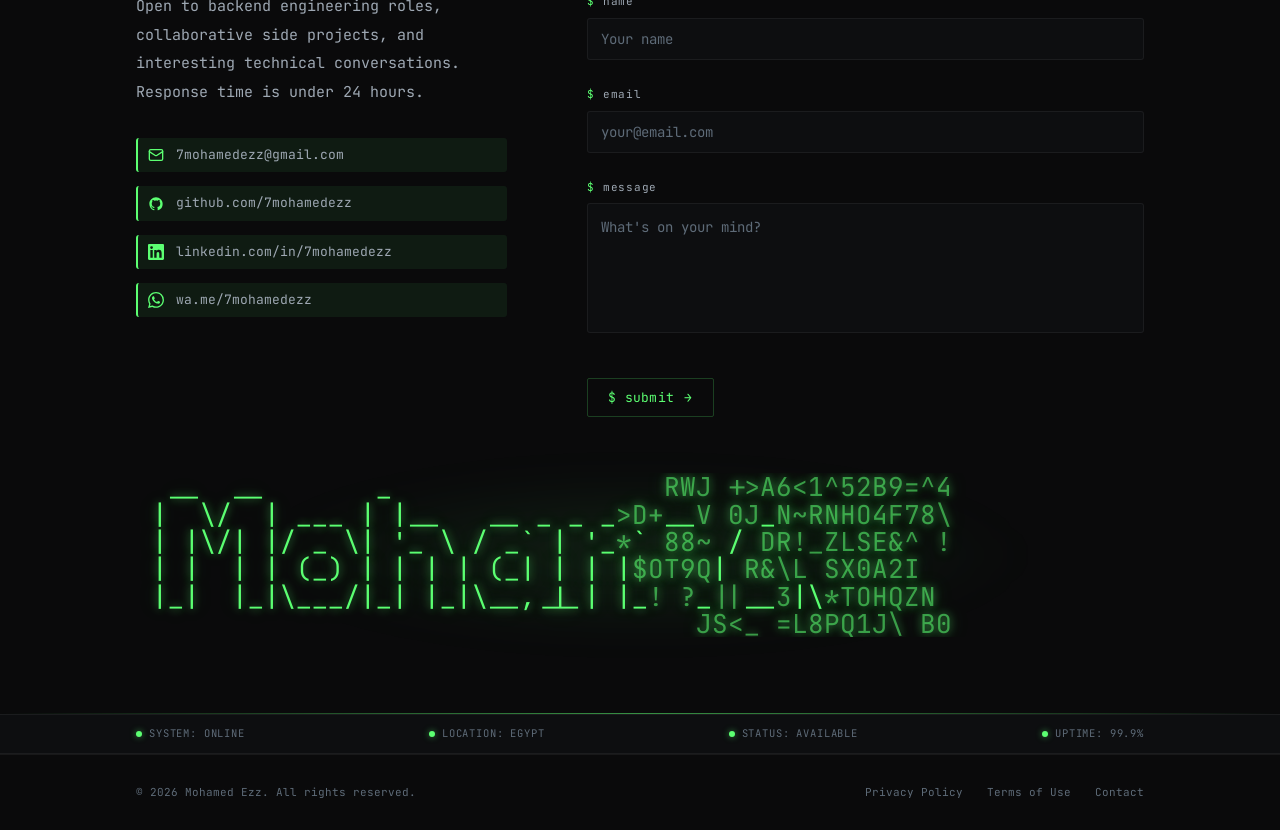
==== commit 75f9707b: "feat: add per-character crack reveal to ASCII name banner" ====
--- a/index.html
+++ b/index.html
@@ -673,7 +673,7 @@
 
       <!-- ASCII name banner -->
       <div class="ascii-name-wrap reveal">
-        <pre class="ascii-name" aria-label="Mohamed Ezz">
+        <pre class="ascii-name" role="img" aria-label="Mohamed Ezz">
   __  __       _                              _   _____         
  |  \/  | ___ | |__   __ _ _ __ ___   ___  __| | | ____|________
  | |\/| |/ _ \| '_ \ / _` | '_ ` _ \ / _ \/ _` | |  _| |_  /_  /
--- a/style.css
+++ b/style.css
@@ -26,6 +26,7 @@
   --syn-muted-purple: #b8a4d8;
 
   /* Text */
+  --text-strong: #e9edf1;
   --text: #d4d4d0;
   --text-dim: #9ea8b3;
   --text-muted: #5e6b78;
@@ -37,10 +38,19 @@
   /* Typography */
   --font-mono: 'JetBrains Mono', 'Fira Code', 'Cascadia Code', 'Consolas', monospace;
 
+  /* Type scale — display > h2 (section) > h3 (entry) > body > ui > micro */
+  --fs-display: clamp(32px, 4.6vw, 58px);
+  --fs-lead: 15px;
+  --fs-h2: 16px;
+  --fs-h3: 18px;
+  --fs-body: 13.5px;
+  --fs-ui: 13px;
+  --fs-micro: 11px;
+
   /* Layout */
   --nav-h: 62px;
   --container-max: 1080px;
-  --section-pad: 140px;
+  --section-pad: 76px;
 
   /* Transitions */
   --t-fast: 0.14s ease;
@@ -359,15 +369,17 @@
    SECTION HEADER — terminal command style
    ============================================================ */
 .section-header {
-  margin-bottom: 52px;
+  margin-bottom: 48px;
 }
 
 .section-cmd {
   display: flex;
   align-items: center;
-  gap: 8px;
-  font-size: 13px;
-  margin-bottom: 10px;
+  gap: 9px;
+  font-size: var(--fs-h2);
+  font-weight: 500;
+  letter-spacing: -0.01em;
+  margin-bottom: 12px;
 }
 
 .section-cmd .s-prompt {
@@ -375,7 +387,7 @@
 }
 
 .section-cmd .s-cmd {
-  color: var(--text);
+  color: var(--text-strong);
 }
 
 .section-divider {
@@ -393,7 +405,7 @@
   overflow: hidden;
   position: relative;
   width: 472px;
-  height: 646.1px;
+  height: 580px;
   box-shadow:
     0 0 0 1px rgba(0, 0, 0, 0.5),
     0 28px 88px rgba(0, 0, 0, 0.55),
@@ -461,7 +473,7 @@
   padding: 22px 26px 26px;
   font-size: 12.5px;
   line-height: 1.85;
-  height: calc(646.1px - 38px);
+  height: calc(580px - 38px);
   overflow-y: auto;
   overflow-x: hidden;
 }
@@ -593,6 +605,7 @@
   display: flex;
   flex-direction: column;
   padding-top: var(--nav-h);
+  padding-bottom: 32px;
   position: relative;
   z-index: 2;
 }
@@ -603,7 +616,7 @@
   grid-template-columns: 1fr 1fr;
   gap: 64px;
   align-items: center;
-  padding: 72px 0 52px;
+  padding: 56px 0 44px;
   max-width: var(--container-max);
   margin: 0 auto;
   width: 100%;
@@ -643,9 +656,10 @@
 }
 
 .hero-name {
-  font-size: clamp(26px, 3.8vw, 46px);
-  line-height: 1.15;
-  letter-spacing: -0.025em;
+  font-size: var(--fs-display);
+  font-weight: 500;
+  line-height: 1.12;
+  letter-spacing: -0.03em;
   color: var(--text);
 }
 
@@ -654,7 +668,7 @@
 }
 
 .hero-role {
-  font-size: clamp(14px, 2vw, 18px);
+  font-size: clamp(15px, 2vw, 20px);
   color: var(--text-dim);
   margin-top: 4px;
   display: flex;
@@ -670,10 +684,10 @@
 }
 
 .hero-desc {
-  font-size: 13px;
-  color: #a8b4be;
-  line-height: 2;
-  max-width: 460px;
+  font-size: 14px;
+  color: #b3bfca;
+  line-height: 1.95;
+  max-width: 470px;
   opacity: 0;
   animation: fade-up 0.7s 0.8s forwards;
 }
@@ -756,7 +770,7 @@
   max-width: var(--container-max);
   margin: 0 auto;
   width: 100%;
-  padding: 0 36px 40px;
+  padding: 0 36px 0;
   display: flex;
   justify-content: space-between;
   align-items: flex-end;
@@ -864,10 +878,17 @@
 }
 
 .about-text p {
-  font-size: 13px;
+  font-size: var(--fs-body);
   color: var(--text-dim);
-  line-height: 2.05;
+  line-height: 1.95;
   margin-bottom: 18px;
+}
+
+.about-text p:first-child {
+  font-size: var(--fs-lead);
+  color: var(--text);
+  line-height: 1.85;
+  margin-bottom: 22px;
 }
 
 .about-text p:last-child {
@@ -894,9 +915,10 @@
 }
 
 .stat-number {
-  font-size: 30px;
-  color: var(--green);
-  letter-spacing: -0.03em;
+  font-size: 38px;
+  font-weight: 500;
+  color: var(--green);
+  letter-spacing: -0.04em;
   line-height: 1;
 }
 
@@ -931,7 +953,8 @@
 }
 
 .skill-cat-title {
-  font-size: 12px;
+  font-size: var(--fs-ui);
+  font-weight: 500;
   color: var(--green);
   margin-bottom: 18px;
   letter-spacing: 0.03em;
@@ -947,9 +970,9 @@
   display: flex;
   align-items: center;
   gap: 7px;
-  font-size: 12px;
+  font-size: var(--fs-ui);
   color: var(--text-dim);
-  line-height: 1.9;
+  line-height: 1.95;
   transition: color var(--t-fast);
   cursor: default;
 }
@@ -996,14 +1019,15 @@
 }
 
 .proj-index {
-  font-size: 11px;
+  font-size: 12px;
   color: var(--text-muted);
   padding-top: 3px;
   letter-spacing: 0.04em;
 }
 
 .proj-name {
-  font-size: 15px;
+  font-size: var(--fs-h3);
+  font-weight: 500;
   color: var(--text);
   margin-bottom: 10px;
   letter-spacing: -0.01em;
@@ -1015,11 +1039,11 @@
 }
 
 .proj-desc {
-  font-size: 12px;
+  font-size: var(--fs-body);
   color: var(--text-dim);
-  line-height: 1.95;
+  line-height: 1.9;
   margin-bottom: 18px;
-  max-width: 540px;
+  max-width: 560px;
 }
 
 .proj-tags {
@@ -1029,8 +1053,8 @@
 }
 
 .proj-tag {
-  font-size: 11px;
-  color: var(--text-muted);
+  font-size: var(--fs-micro);
+  color: var(--text-dim);
   border: 1px solid var(--border);
   padding: 2px 9px;
   border-radius: 2px;
@@ -1053,8 +1077,8 @@
 }
 
 .proj-link {
-  font-size: 11px;
-  color: var(--text-muted);
+  font-size: 12px;
+  color: var(--text-dim);
   border: 1px solid transparent;
   padding: 4px 10px;
   border-radius: 2px;
@@ -1090,19 +1114,20 @@
 }
 
 .exp-date {
-  font-size: 11px;
+  font-size: 12px;
   color: var(--green-dim);
   letter-spacing: 0.04em;
   margin-bottom: 4px;
 }
 
 .exp-company {
-  font-size: 12px;
+  font-size: var(--fs-ui);
   color: var(--text-muted);
 }
 
 .exp-role {
-  font-size: 14px;
+  font-size: 17px;
+  font-weight: 500;
   color: var(--text);
   margin-bottom: 14px;
   letter-spacing: -0.01em;
@@ -1116,9 +1141,9 @@
 }
 
 .exp-bullets li {
-  font-size: 12px;
+  font-size: var(--fs-body);
   color: var(--text-dim);
-  line-height: 1.85;
+  line-height: 1.9;
   padding-left: 18px;
   position: relative;
 }
@@ -1144,7 +1169,7 @@
   gap: 14px;
   padding: 16px 0;
   border-bottom: 1px solid var(--border);
-  font-size: 13px;
+  font-size: 14px;
   opacity: 0;
   transform: translateX(-12px);
   transition: opacity 0.38s ease, transform 0.38s ease, color var(--t-fast);
@@ -1188,10 +1213,10 @@
 }
 
 .contact-info-text {
-  font-size: 13px;
+  font-size: var(--fs-lead);
   color: var(--text-dim);
-  line-height: 2.05;
-  margin-bottom: 36px;
+  line-height: 1.9;
+  margin-bottom: 32px;
 }
 
 .contact-direct {
@@ -1204,7 +1229,7 @@
   display: flex;
   align-items: center;
   gap: 12px;
-  font-size: 12px;
+  font-size: var(--fs-ui);
 }
 
 .contact-lbl {
@@ -1256,7 +1281,7 @@
 .contact-form {
   display: flex;
   flex-direction: column;
-  gap: 22px;
+  gap: 18px;
 }
 
 .form-field {
@@ -1277,15 +1302,15 @@
 
 .form-input,
 .form-textarea {
-  background: transparent;
-  border: none;
-  border-bottom: 1px solid var(--border);
-  padding: 10px 0;
+  background: var(--bg-surface);
+  border: 1px solid var(--border);
+  border-radius: 3px;
+  padding: 11px 13px;
   font-family: var(--font-mono);
-  font-size: 13px;
+  font-size: 14px;
   color: var(--text);
   outline: none;
-  transition: border-color var(--t-fast);
+  transition: border-color var(--t-fast), background var(--t-fast);
   resize: none;
   width: 100%;
 }
@@ -1297,18 +1322,24 @@
 
 .form-input:focus,
 .form-textarea:focus {
-  border-bottom-color: var(--green);
+  border-color: var(--green-border);
+  background: var(--bg-elevated);
 }
 
 .form-textarea {
-  height: 110px;
+  height: 130px;
   line-height: 1.85;
 }
 
 /* Validation error states */
 .form-input.error,
 .form-textarea.error {
-  border-bottom-color: #ff5f57;
+  border-color: #ff5f57;
+}
+
+.form-error:empty,
+.form-status:empty {
+  min-height: 0;
 }
 
 .form-error {
@@ -1326,7 +1357,7 @@
 }
 
 .form-submit {
-  margin-top: 4px;
+  margin-top: 2px;
 }
 
 /* ============================================================
@@ -1619,16 +1650,29 @@
    ============================================================ */
 @media (max-width: 1024px) {
   :root {
-    --section-pad: 100px;
+    --section-pad: 64px;
   }
 
   .hero-content {
     grid-template-columns: 1fr;
-    gap: 0;
+    gap: 40px;
   }
 
   .hero-right {
-    display: none;
+    opacity: 1;
+    animation: none;
+    display: flex;
+    justify-content: center;
+  }
+
+  .terminal-window {
+    width: 100%;
+    max-width: 472px;
+    height: 400px;
+  }
+
+  .terminal-body {
+    height: calc(400px - 38px);
   }
 
   #about .about-content {
@@ -1653,7 +1697,7 @@
 
 @media (max-width: 768px) {
   :root {
-    --section-pad: 80px;
+    --section-pad: 48px;
     --nav-h: 56px;
   }
 
@@ -1752,7 +1796,7 @@
 
 @media (max-width: 480px) {
   :root {
-    --section-pad: 64px;
+    --section-pad: 38px;
   }
 
   .terminal-body {
@@ -1761,32 +1805,28 @@
   }
 
   .hero-name {
-    font-size: 24px;
+    font-size: 28px;
   }
 
   .hero-role {
-    font-size: 14px;
+    font-size: 16px;
   }
 
   .hero-desc {
-    font-size: 12.5px;
+    font-size: 13.5px;
   }
 }
 
 /* ============================================================
    ASCII NAME BANNER — contact section
    ============================================================ */
-.ascii-name-wrap {
-  display: flex;
-  justify-content: center;
-  margin-top: 64px;
-  overflow: hidden;
-}
-
 .ascii-name {
   font-family: var(--font-mono);
-  font-size: clamp(7px, 1.05vw, 13px);
-  line-height: 1.25;
+  /* 5-row figlet art, 64 monospace columns wide (0.6em advance): size it to the
+     container so it reads as a banner. Rows must land on near-integer pixels —
+     a fractional line-height smears them into each other and looks like a bug. */
+  font-size: clamp(8px, calc((100vw - 72px) / 38.4), 26px);
+  line-height: 1.05;
   color: var(--green);
   text-shadow:
     0 0 8px rgba(92, 255, 114, 0.55),
@@ -1798,13 +1838,44 @@
   background: transparent;
   border: none;
   padding: 0;
-  letter-spacing: 0.01em;
+  letter-spacing: 0;
   animation: ascii-flicker 6s ease-in-out infinite;
   user-select: none;
 }
 
 .ascii-name::-webkit-scrollbar {
   display: none;
+}
+
+/* Per-character cells for the crack reveal (script.js) */
+.ascii-row {
+  display: block;
+}
+
+.ascii-cell.churning {
+  color: var(--green-dim);
+}
+
+.ascii-cell.locked {
+  animation: ascii-lock 0.45s ease-out;
+}
+
+@keyframes ascii-lock {
+  0% {
+    color: #f2fff0;
+    text-shadow: 0 0 14px rgba(92, 255, 114, 0.95), 0 0 36px rgba(92, 255, 114, 0.55);
+  }
+
+  100% {
+    color: var(--green);
+    text-shadow: 0 0 8px rgba(92, 255, 114, 0.55), 0 0 20px rgba(92, 255, 114, 0.25);
+  }
+}
+
+@media (prefers-reduced-motion: reduce) {
+  .ascii-cell.locked {
+    animation: none;
+  }
 }
 
 @keyframes ascii-flicker {
@@ -1835,12 +1906,6 @@
   }
 }
 
-@media (max-width: 600px) {
-  .ascii-name {
-    font-size: 6.5px;
-  }
-}
-
 /* ============================================================
    ASCII NAME — green radial glow
    ============================================================ */
@@ -1848,7 +1913,7 @@
   position: relative;
   display: flex;
   justify-content: center;
-  margin-top: 64px;
+  margin-top: 56px;
   overflow: visible;
 }
 .ascii-name-wrap::before {
